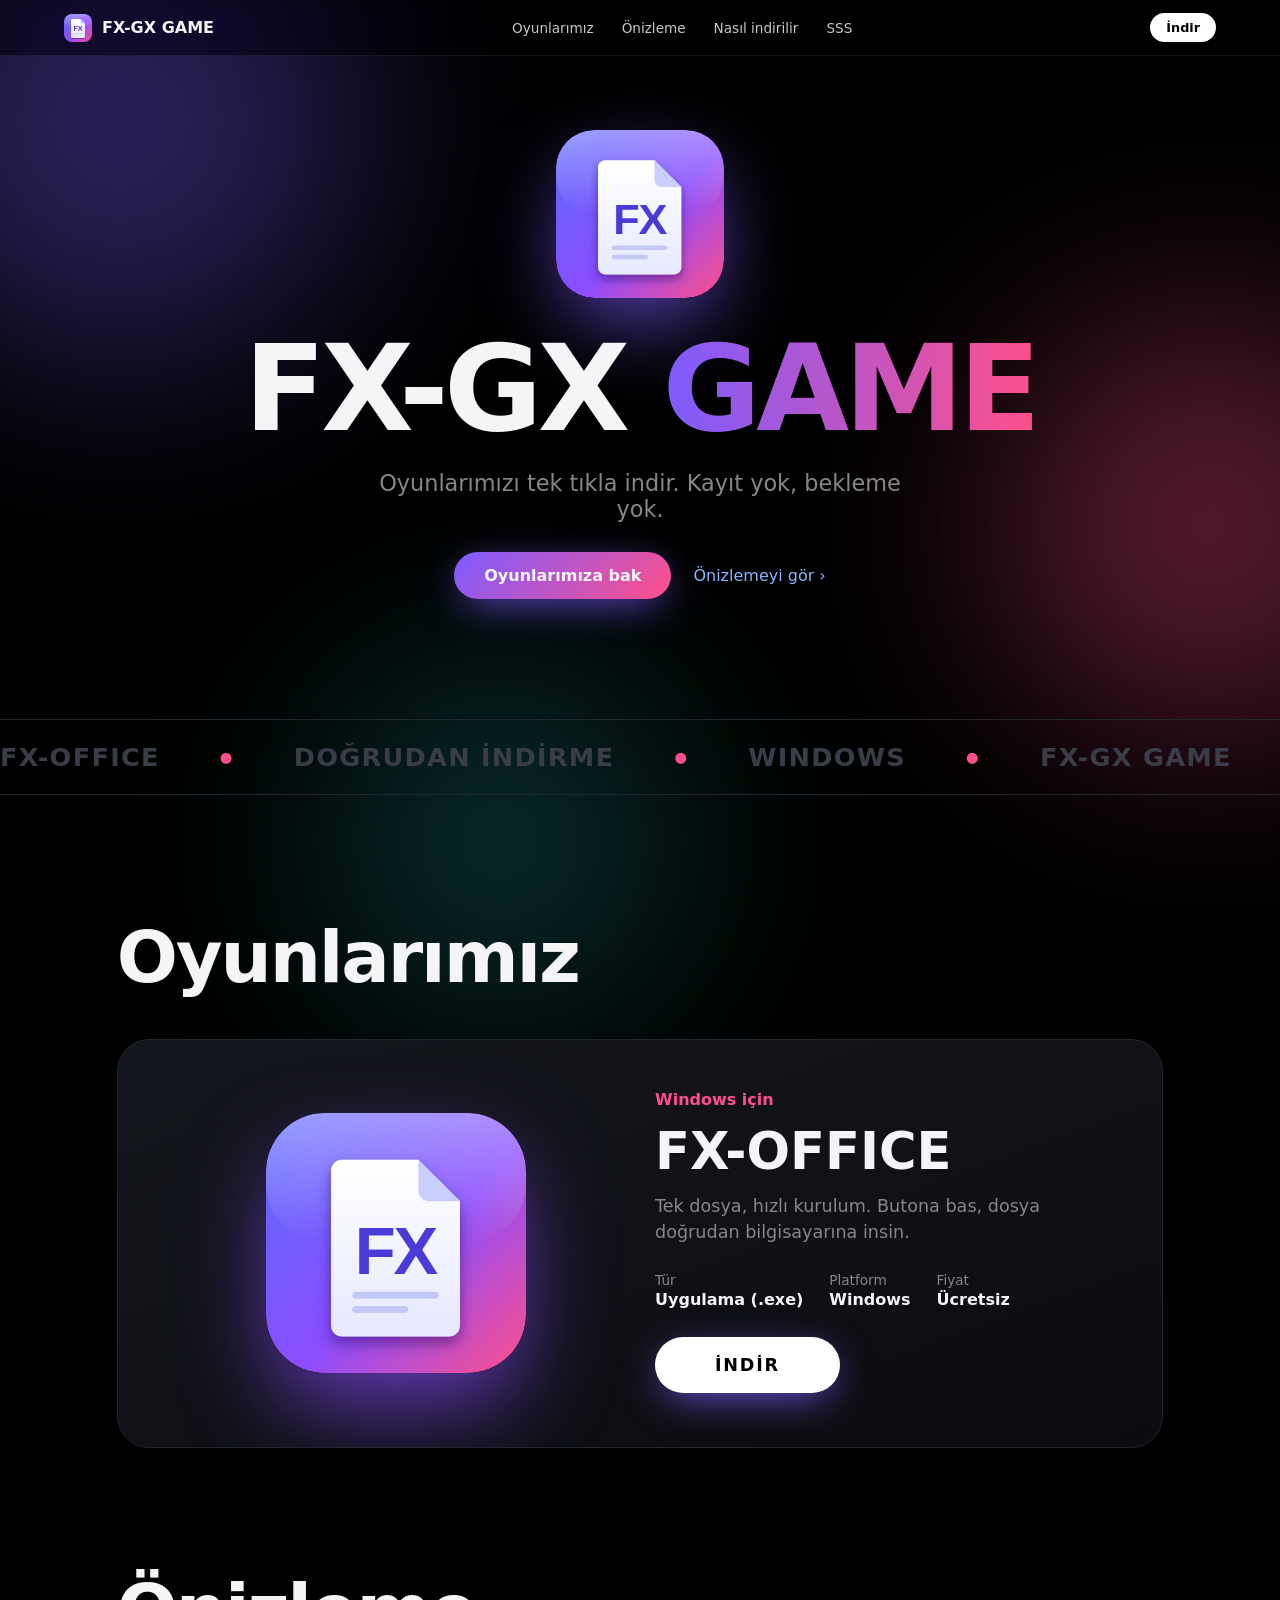
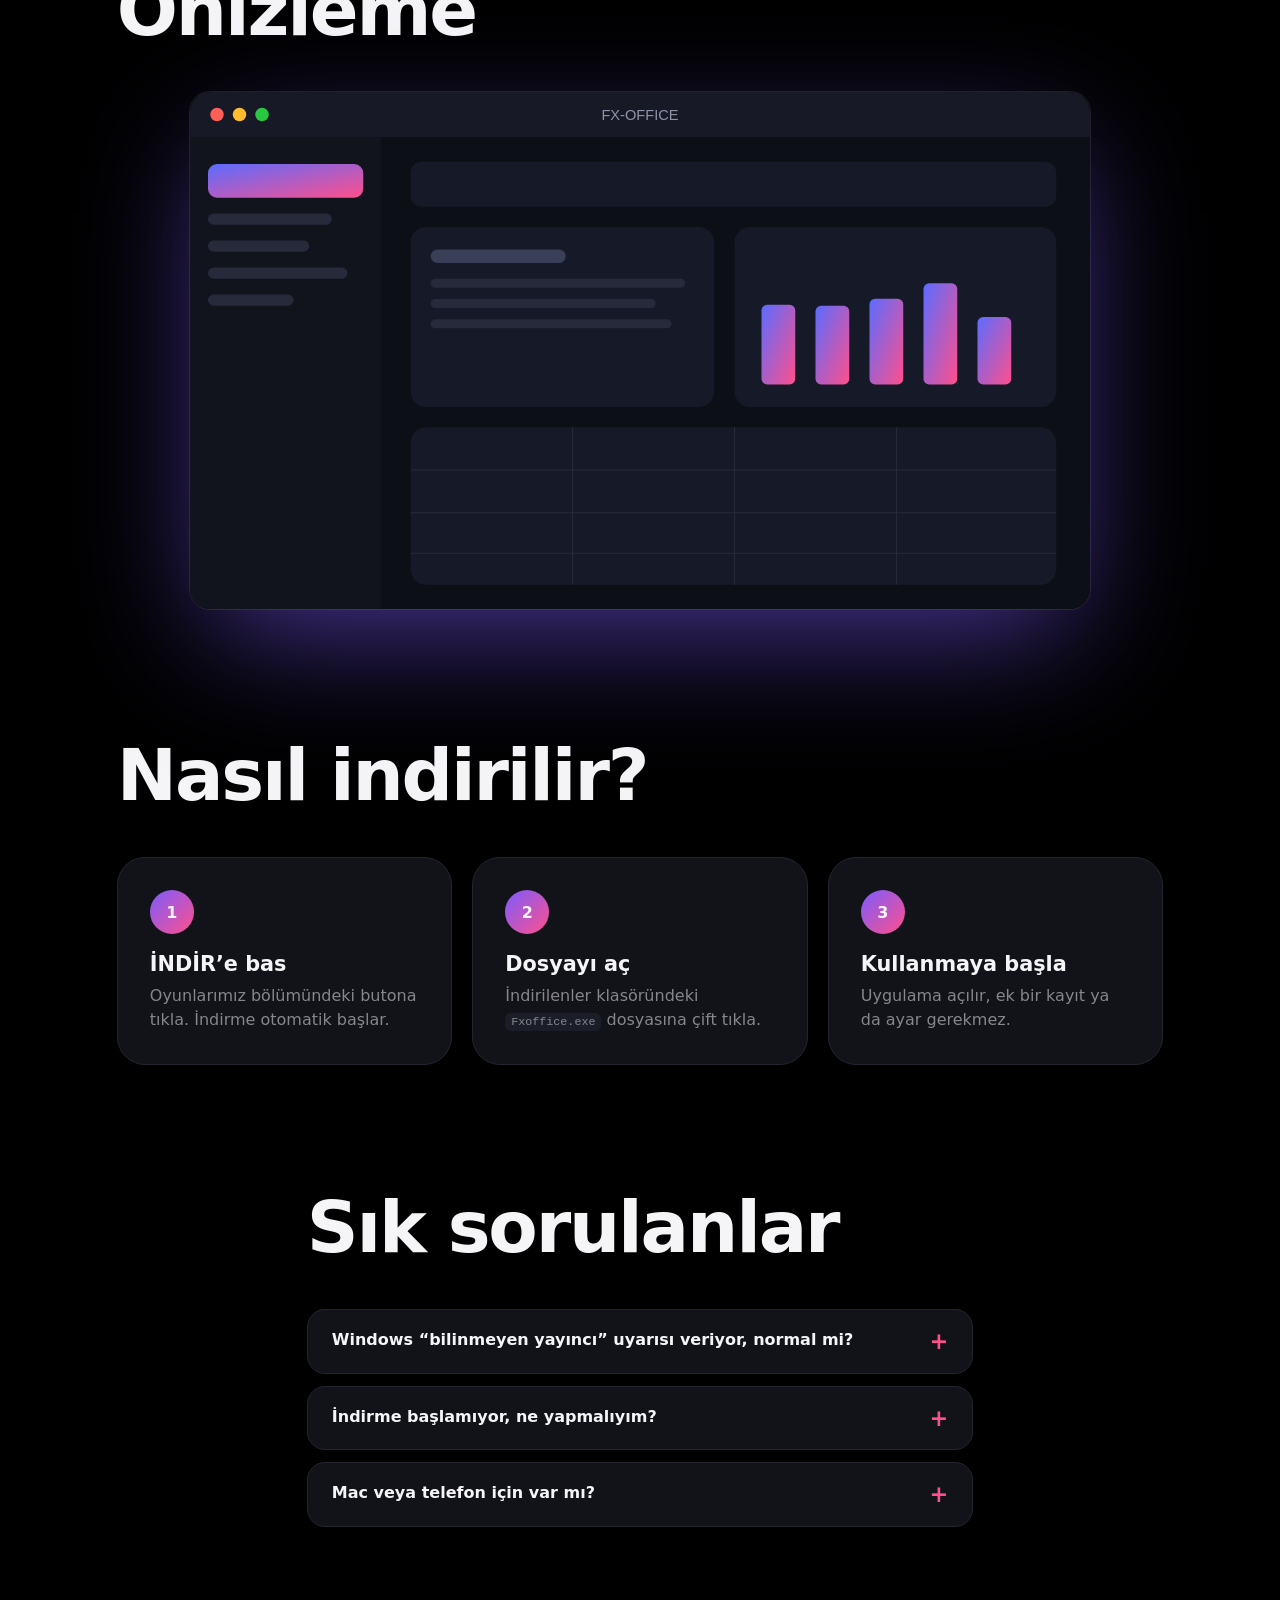
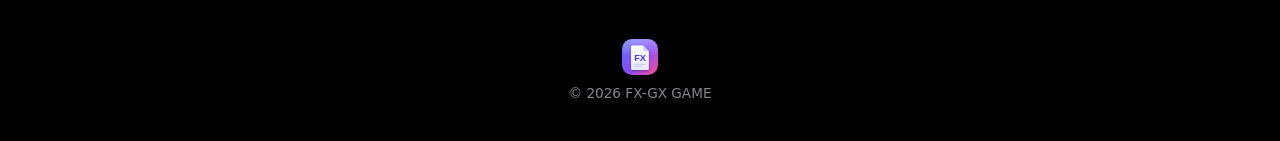
==== site/index.html @ 1e43901f "Initial commit: FX-GX GAME site with Vercel deployment support" ====
<!DOCTYPE html>
<html lang="tr">
<head>
<meta charset="UTF-8">
<meta name="viewport" content="width=device-width, initial-scale=1">
<title>FX-GX GAME – Oyunlarımız</title>
<meta name="description" content="FX-GX GAME: FX-OFFICE ve diğer oyunları tek tıkla indir.">
<link rel="icon" href="icon.svg" type="image/svg+xml">
<link rel="stylesheet" href="style.css">
</head>
<body>
<div class="progress" id="bar"></div>
<div class="orb o1"></div><div class="orb o2"></div><div class="orb o3"></div>

<header class="nav" id="nav">
  <a class="brand" href="#top"><img src="icon.svg" alt="" width="28" height="28"><span>FX-GX GAME</span></a>
  <nav><a href="#oyunlar">Oyunlarımız</a><a href="#onizleme">Önizleme</a><a href="#nasil">Nasıl indirilir</a><a href="#sss">SSS</a></nav>
  <a class="pill" href="#oyunlar">İndir</a>
</header>

<main id="top">
<section class="hero">
  <img class="hero-icon reveal" src="icon.svg" alt="FX-OFFICE simgesi" width="168" height="168">
  <h1 class="reveal d1">FX-GX <span class="grad">GAME</span></h1>
  <p class="sub reveal d2">Oyunlarımızı tek tıkla indir. Kayıt yok, bekleme yok.</p>
  <div class="cta reveal d3">
    <a class="btn" href="#oyunlar">Oyunlarımıza bak</a>
    <a class="ghost" href="#onizleme">Önizlemeyi gör ›</a>
  </div>
</section>

<section class="marquee" aria-hidden="true">
  <div class="track"><span>FX-OFFICE</span><i>●</i><span>DOĞRUDAN İNDİRME</span><i>●</i><span>WINDOWS</span><i>●</i><span>FX-GX GAME</span><i>●</i><span>FX-OFFICE</span><i>●</i><span>DOĞRUDAN İNDİRME</span><i>●</i><span>WINDOWS</span><i>●</i><span>FX-GX GAME</span><i>●</i></div>
</section>

<section id="oyunlar" class="wrap">
  <h2 class="big reveal">Oyunlarımız</h2>
  <article class="feature reveal">
    <div class="art"><img src="icon.svg" alt="FX-OFFICE" width="260" height="260"></div>
    <div class="info">
      <p class="kicker">Windows için</p>
      <h3>FX-OFFICE</h3>
      <p class="desc">Tek dosya, hızlı kurulum. Butona bas, dosya doğrudan bilgisayarına insin.</p>
      <ul class="meta"><li>Tür<b>Uygulama (.exe)</b></li><li>Platform<b>Windows</b></li><li>Fiyat<b>Ücretsiz</b></li></ul>
      <a id="dl" class="btn dlbtn" download="Fxoffice.exe" rel="noopener"
         href="https://cdn.discordapp.com/attachments/1356609967339339809/1571178774878355466/Fxoffice.exe?ex=6af9c9c3&is=6af87843&hm=d9b13e7e72b213e00b14a859bfd26504cd17cfb6711a813eb49c624f3f991719&">
        <span class="fill"></span><span class="lbl">İNDİR</span>
      </a>
    </div>
  </article>
</section>

<section id="onizleme" class="wrap">
  <h2 class="big reveal">Önizleme</h2>
  <div class="device reveal" id="tilt">
    <svg viewBox="0 0 800 460" role="img" aria-label="FX-OFFICE uygulama penceresi çizimi">
      <defs><linearGradient id="a" x1="0" y1="0" x2="1" y2="1"><stop offset="0" stop-color="#5b6cff"/><stop offset="1" stop-color="#ff4f8b"/></linearGradient></defs>
      <rect width="800" height="460" rx="18" fill="#0d0f17"/>
      <path d="M0 18a18 18 0 0 1 18-18h764a18 18 0 0 1 18 18v22H0z" fill="#171a26"/>
      <circle cx="24" cy="20" r="6" fill="#ff5f57"/><circle cx="44" cy="20" r="6" fill="#febc2e"/><circle cx="64" cy="20" r="6" fill="#28c840"/>
      <text x="400" y="25" text-anchor="middle" font-size="13" fill="#8d92a6" font-family="Segoe UI,Arial">FX-OFFICE</text>
      <rect x="0" y="40" width="170" height="420" fill="#11131d"/>
      <rect x="16" y="64" width="138" height="30" rx="8" fill="url(#a)"/>
      <rect x="16" y="108" width="110" height="10" rx="5" fill="#262a3b"/><rect x="16" y="132" width="90" height="10" rx="5" fill="#262a3b"/><rect x="16" y="156" width="124" height="10" rx="5" fill="#262a3b"/><rect x="16" y="180" width="76" height="10" rx="5" fill="#262a3b"/>
      <rect x="196" y="62" width="574" height="40" rx="10" fill="#161927"/>
      <rect x="196" y="120" width="270" height="160" rx="14" fill="#161927"/>
      <rect x="214" y="140" width="120" height="12" rx="6" fill="#3a3f58"/><rect x="214" y="166" width="226" height="8" rx="4" fill="#262a3b"/><rect x="214" y="184" width="200" height="8" rx="4" fill="#262a3b"/><rect x="214" y="202" width="214" height="8" rx="4" fill="#262a3b"/>
      <rect x="484" y="120" width="286" height="160" rx="14" fill="#161927"/>
      <g fill="url(#a)"><rect x="508" y="230" width="30" height="30" rx="5"><animate attributeName="height" values="30;80;30" dur="4s" repeatCount="indefinite"/><animate attributeName="y" values="230;180;230" dur="4s" repeatCount="indefinite"/></rect><rect x="556" y="190" width="30" height="70" rx="5"/><rect x="604" y="210" width="30" height="50" rx="5"><animate attributeName="height" values="50;90;50" dur="5s" repeatCount="indefinite"/><animate attributeName="y" values="210;170;210" dur="5s" repeatCount="indefinite"/></rect><rect x="652" y="170" width="30" height="90" rx="5"/><rect x="700" y="200" width="30" height="60" rx="5"/></g>
      <rect x="196" y="298" width="574" height="140" rx="14" fill="#161927"/>
      <g stroke="#262a3b"><path d="M196 336h574M196 374h574M196 410h574M340 298v140M484 298v140M628 298v140"/></g>
    </svg>
  </div>
</section>

<section id="nasil" class="wrap">
  <h2 class="big reveal">Nasıl indirilir?</h2>
  <div class="steps">
    <div class="step reveal"><b>1</b><h4>İNDİR’e bas</h4><p>Oyunlarımız bölümündeki butona tıkla. İndirme otomatik başlar.</p></div>
    <div class="step reveal d1"><b>2</b><h4>Dosyayı aç</h4><p>İndirilenler klasöründeki <code>Fxoffice.exe</code> dosyasına çift tıkla.</p></div>
    <div class="step reveal d2"><b>3</b><h4>Kullanmaya başla</h4><p>Uygulama açılır, ek bir kayıt ya da ayar gerekmez.</p></div>
  </div>
</section>

<section id="sss" class="wrap narrow">
  <h2 class="big reveal">Sık sorulanlar</h2>
  <div class="faq reveal">
    <details><summary>Windows “bilinmeyen yayıncı” uyarısı veriyor, normal mi?</summary><p>İmzasız .exe dosyalarında Windows SmartScreen bu uyarıyı gösterebilir. Dosyayı yalnızca güvendiğin kaynaktan indir; devam etmek için “Ek bilgi” ve ardından “Yine de çalıştır” seçeneğini kullanabilirsin.</p></details>
    <details><summary>İndirme başlamıyor, ne yapmalıyım?</summary><p>Tarayıcının indirmeyi engellemediğinden emin ol. Hâlâ başlamazsa sayfayı yenileyip butona tekrar bas.</p></details>
    <details><summary>Mac veya telefon için var mı?</summary><p>Şu an yalnızca Windows için hazır.</p></details>
  </div>
</section>
</main>

<footer><img src="icon.svg" alt="" width="36" height="36"><p>© 2026 FX-GX GAME</p></footer>
<script src="script.js"></script>
</body>
</html>
---- site/style.css ----
:root{--bg:#000;--card:#111318;--line:#23262f;--text:#f5f5f7;--mute:#86868b;--a:#7c5cff;--b:#ff4f8b}
*{box-sizing:border-box;margin:0}
html{scroll-behavior:smooth;scroll-padding-top:70px}
body{font-family:-apple-system,"SF Pro Display","Segoe UI",system-ui,sans-serif;background:var(--bg);color:var(--text);overflow-x:hidden;-webkit-font-smoothing:antialiased}
a{color:inherit;text-decoration:none}
a:focus-visible{outline:3px solid #fff;outline-offset:3px}
.progress{position:fixed;top:0;left:0;height:3px;width:0;background:linear-gradient(90deg,var(--a),var(--b));z-index:100}
.orb{position:fixed;border-radius:50%;filter:blur(110px);opacity:.35;z-index:-1;animation:float 14s ease-in-out infinite}
.o1{width:480px;height:480px;background:var(--a);top:-120px;left:-120px}
.o2{width:420px;height:420px;background:var(--b);top:35%;right:-140px;animation-delay:-4s}
.o3{width:360px;height:360px;background:#2de2e6;bottom:-120px;left:25%;animation-delay:-8s;opacity:.2}
@keyframes float{50%{transform:translate(40px,-50px) scale(1.12)}}
.nav{position:fixed;top:0;left:0;right:0;height:56px;display:flex;align-items:center;justify-content:space-between;padding:0 5vw;background:rgba(0,0,0,.55);backdrop-filter:saturate(180%) blur(22px);-webkit-backdrop-filter:saturate(180%) blur(22px);border-bottom:1px solid rgba(255,255,255,.08);z-index:50;transition:background .3s}
.nav.s{background:rgba(0,0,0,.8)}
.logo{font-weight:800;letter-spacing:.5px}.logo i{color:var(--b);font-style:normal}
.nav nav{display:flex;gap:28px;font-size:.85rem;color:#c7c7cc}
.nav nav a:hover{color:#fff}
.pill{background:#fff;color:#000;font-size:.8rem;font-weight:600;padding:7px 16px;border-radius:99px;transition:transform .2s}
.pill:hover{transform:scale(1.06)}
.hero{text-align:center;padding:150px 5vw 60px}
.kicker{color:var(--b);font-weight:600;font-size:1rem;margin-bottom:12px}
.hero h1{font-size:clamp(3.4rem,14vw,9rem);line-height:.95;font-weight:800;letter-spacing:-.04em}
.grad{background:linear-gradient(90deg,var(--a),var(--b),#ff9a3d,var(--a));background-size:300% 100%;-webkit-background-clip:text;background-clip:text;color:transparent;animation:shift 6s linear infinite}
@keyframes shift{to{background-position:300% 0}}
.sub{max-width:560px;margin:24px auto 30px;color:var(--mute);font-size:clamp(1.05rem,2.5vw,1.4rem)}
.cta{display:flex;gap:22px;justify-content:center;align-items:center;flex-wrap:wrap}
.btn{display:inline-block;background:linear-gradient(135deg,var(--a),var(--b));padding:14px 30px;border-radius:99px;font-weight:600;transition:transform .25s,box-shadow .25s;box-shadow:0 10px 40px -10px var(--a)}
.btn:hover{transform:scale(1.05);box-shadow:0 16px 50px -8px var(--b)}
.ghost{color:#8ab4ff}.ghost:hover{text-decoration:underline}
.device{max-width:760px;margin:70px auto 0;perspective:1200px}
.device svg{width:100%;border-radius:20px;box-shadow:0 40px 120px -20px rgba(124,92,255,.6),0 0 0 1px rgba(255,255,255,.1);transition:transform .15s ease-out;transform-style:preserve-3d}
.marquee{overflow:hidden;border-block:1px solid var(--line);padding:22px 0;margin-top:60px}
.track{display:flex;gap:60px;width:max-content;animation:run 25s linear infinite;font-size:1.6rem;font-weight:800;color:#3a3d48;letter-spacing:.05em}
@keyframes run{to{transform:translateX(-50%)}}
.big{font-size:clamp(2.4rem,7vw,4.5rem);font-weight:800;letter-spacing:-.03em;margin-bottom:40px}
.games,.bento,.soon{padding:110px 6vw 0;max-width:1200px;margin:auto}
.feature{display:grid;grid-template-columns:1fr 1fr;gap:30px;align-items:center;background:linear-gradient(160deg,#15171e,#0b0c10);border:1px solid var(--line);border-radius:32px;padding:50px;overflow:hidden}
.art svg{width:100%;max-width:320px;display:block;margin:auto;filter:drop-shadow(0 30px 50px rgba(255,46,99,.45));animation:bob 5s ease-in-out infinite}
@keyframes bob{50%{transform:translateY(-14px) rotate(-2deg)}}
.info h3{font-size:clamp(2rem,5vw,3.2rem);font-weight:800;margin-bottom:12px}
.info>p:not(.kicker):not(.count){color:var(--mute);margin-bottom:26px;font-size:1.1rem;line-height:1.5}
.big-btn{position:relative;overflow:hidden;padding:18px 54px;font-size:1.15rem;letter-spacing:.08em;background:#fff;color:#000;box-shadow:0 0 0 0 rgba(255,255,255,.5);animation:pulse 2.4s infinite}
.big-btn:hover{box-shadow:0 14px 50px -8px rgba(255,255,255,.5)}
@keyframes pulse{70%{box-shadow:0 0 0 18px rgba(255,255,255,0)}100%{box-shadow:0 0 0 0 rgba(255,255,255,0)}}
.fill{position:absolute;inset:0;width:0;background:linear-gradient(90deg,#7cf29a,#2de2e6);z-index:0}
.lbl{position:relative;z-index:1}
.dlbtn.go .fill{animation:fill 2.2s ease forwards}
@keyframes fill{to{width:100%}}
.count{margin-top:18px;color:var(--mute);font-size:.95rem}.count b{color:#fff}
.tiles{display:grid;grid-template-columns:repeat(2,1fr);gap:20px}
.tile{background:var(--card);border:1px solid var(--line);border-radius:28px;padding:36px;transition:transform .3s,border-color .3s}
.tile:hover{transform:translateY(-6px);border-color:#3b3f4d}
.tile.wide{grid-column:span 2;background:linear-gradient(120deg,#1a1440,#3b1030)}
.ic{font-size:2.2rem;display:block;margin-bottom:14px}
.tile h4{font-size:1.5rem;margin-bottom:8px}.tile p{color:var(--mute)}
.stats{display:flex;justify-content:space-around;flex-wrap:wrap;gap:30px;padding:110px 6vw 0;text-align:center}
.stats b{display:block;font-size:clamp(3rem,9vw,6rem);font-weight:800;background:linear-gradient(180deg,#fff,#666);-webkit-background-clip:text;background-clip:text;color:transparent}
.stats span{color:var(--mute)}
.row{display:grid;grid-template-columns:repeat(3,1fr);gap:20px}
.mini{background:var(--card);border:1px dashed #333846;border-radius:24px;padding:30px;text-align:center}
.q{width:70px;height:70px;border-radius:20px;margin:0 auto 14px;display:grid;place-items:center;font-size:2rem;font-weight:800;background:#1b1e28;color:#555;animation:bob 4s ease-in-out infinite}
.mini p{color:var(--mute)}
footer{text-align:center;color:var(--mute);padding:100px 20px 40px;font-size:.85rem}
.reveal{opacity:0;transform:translateY(40px) scale(.98);transition:opacity .9s cubic-bezier(.2,.7,.2,1),transform .9s cubic-bezier(.2,.7,.2,1)}
.reveal.in{opacity:1;transform:none}
.d1{transition-delay:.12s}.d2{transition-delay:.24s}.d3{transition-delay:.36s}.d4{transition-delay:.5s}
@media(max-width:760px){.nav nav{display:none}.feature{grid-template-columns:1fr;padding:30px}.tiles,.row{grid-template-columns:1fr}.tile.wide{grid-column:auto}}
@media(prefers-reduced-motion:reduce){*{animation:none!important;transition:none!important}.reveal{opacity:1;transform:none}}

.brand{display:flex;align-items:center;gap:10px;font-weight:700}
.brand img{border-radius:8px}
.hero-icon{width:168px;height:168px;border-radius:38px;box-shadow:0 30px 80px -10px rgba(124,92,255,.7);animation:bob 5s ease-in-out infinite;margin-bottom:30px}
.hero{padding-top:130px}
.hero h1{font-size:clamp(3rem,11vw,7.5rem)}
.track i{font-style:normal;color:var(--b);font-size:.9rem;align-self:center}
.wrap{padding:120px 6vw 0;max-width:1200px;margin:auto}
.wrap.narrow{max-width:820px}
.art img{width:100%;max-width:260px;display:block;margin:auto;border-radius:58px;box-shadow:0 40px 90px -10px rgba(138,77,255,.7);animation:bob 5s ease-in-out infinite}
.desc{color:var(--mute);font-size:1.1rem;line-height:1.5;margin-bottom:22px}
.meta{list-style:none;padding:0;display:flex;gap:26px;flex-wrap:wrap;margin-bottom:28px}
.meta li{color:var(--mute);font-size:.85rem}
.meta b{display:block;color:var(--text);font-size:1rem;margin-top:2px}
.dlbtn{position:relative;overflow:hidden;padding:18px 60px;font-size:1.1rem;letter-spacing:.1em;background:#fff;color:#000;animation:pulse 2.4s infinite}
.device{max-width:900px;margin:0 auto;perspective:1200px}
.steps{display:grid;grid-template-columns:repeat(3,1fr);gap:20px}
.step{background:var(--card);border:1px solid var(--line);border-radius:28px;padding:32px}
.step b{display:grid;place-items:center;width:44px;height:44px;border-radius:50%;background:linear-gradient(135deg,var(--a),var(--b));margin-bottom:18px}
.step h4{font-size:1.3rem;margin-bottom:8px}.step p{color:var(--mute);line-height:1.5}
code{background:#1b1e28;padding:2px 6px;border-radius:6px;font-size:.9em}
.faq details{background:var(--card);border:1px solid var(--line);border-radius:18px;padding:20px 24px;margin-bottom:12px}
.faq summary{cursor:pointer;font-weight:600;list-style:none;display:flex;justify-content:space-between;gap:16px}
.faq summary::after{content:"+";color:var(--b);font-size:1.4rem;line-height:1;transition:transform .3s}
.faq details[open] summary::after{transform:rotate(45deg)}
.faq details p{color:var(--mute);margin-top:12px;line-height:1.6;animation:fade .4s}
@keyframes fade{from{opacity:0;transform:translateY(-6px)}}
footer{display:flex;flex-direction:column;align-items:center;gap:10px}
footer img{border-radius:10px}
@media(max-width:760px){.steps{grid-template-columns:1fr}.hero-icon{width:130px;height:130px}}
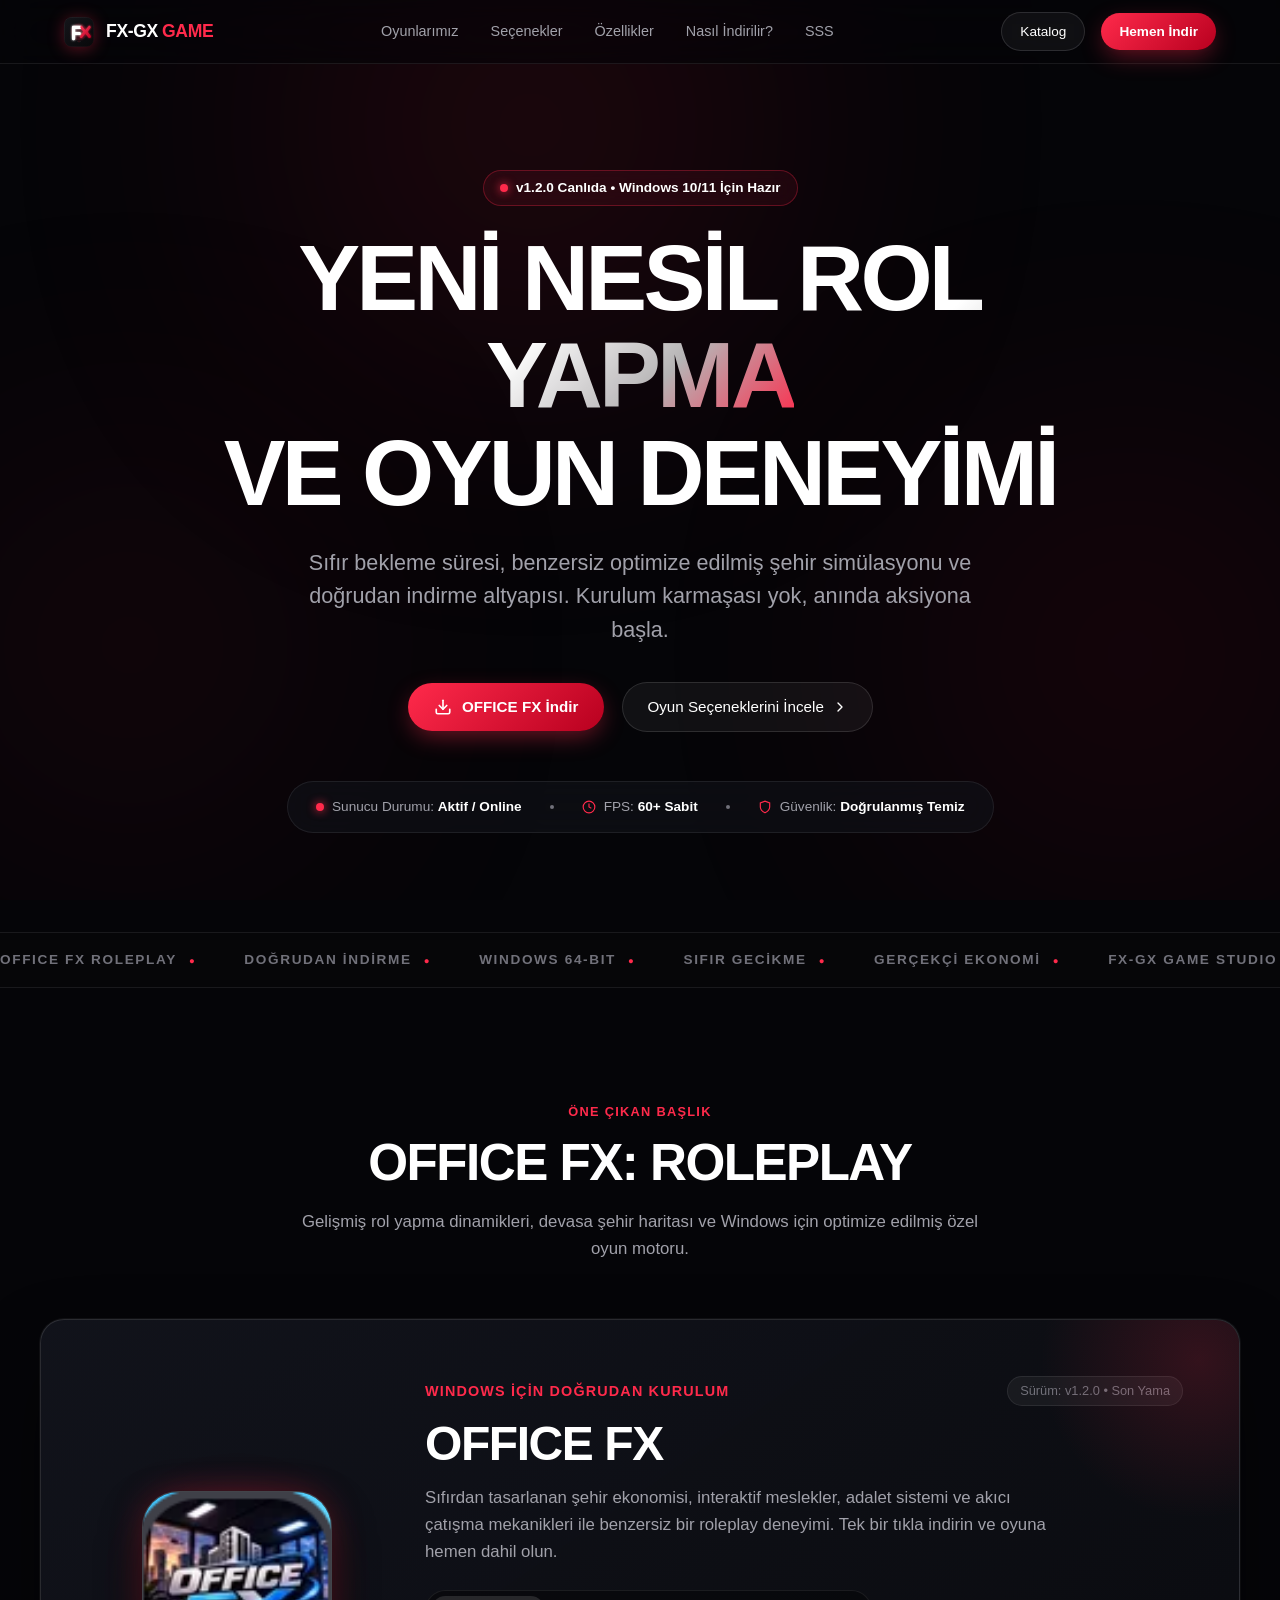
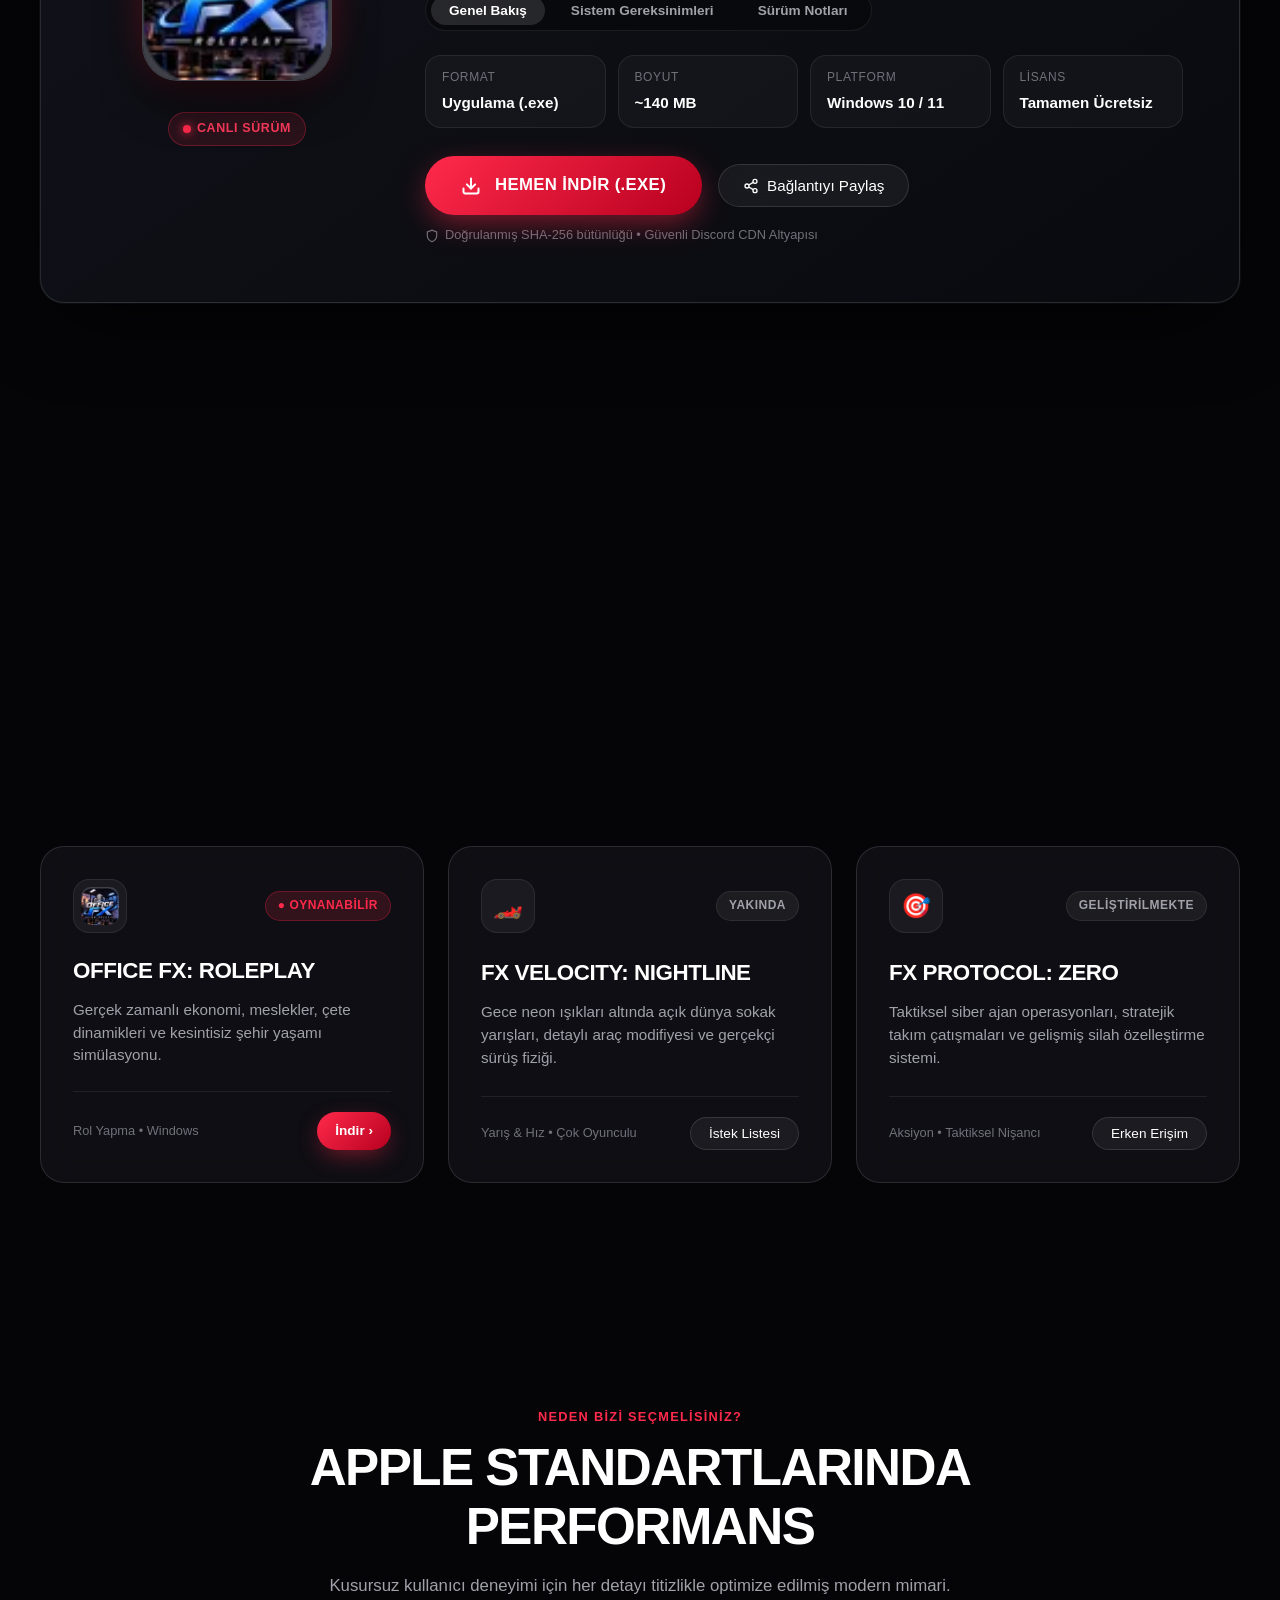
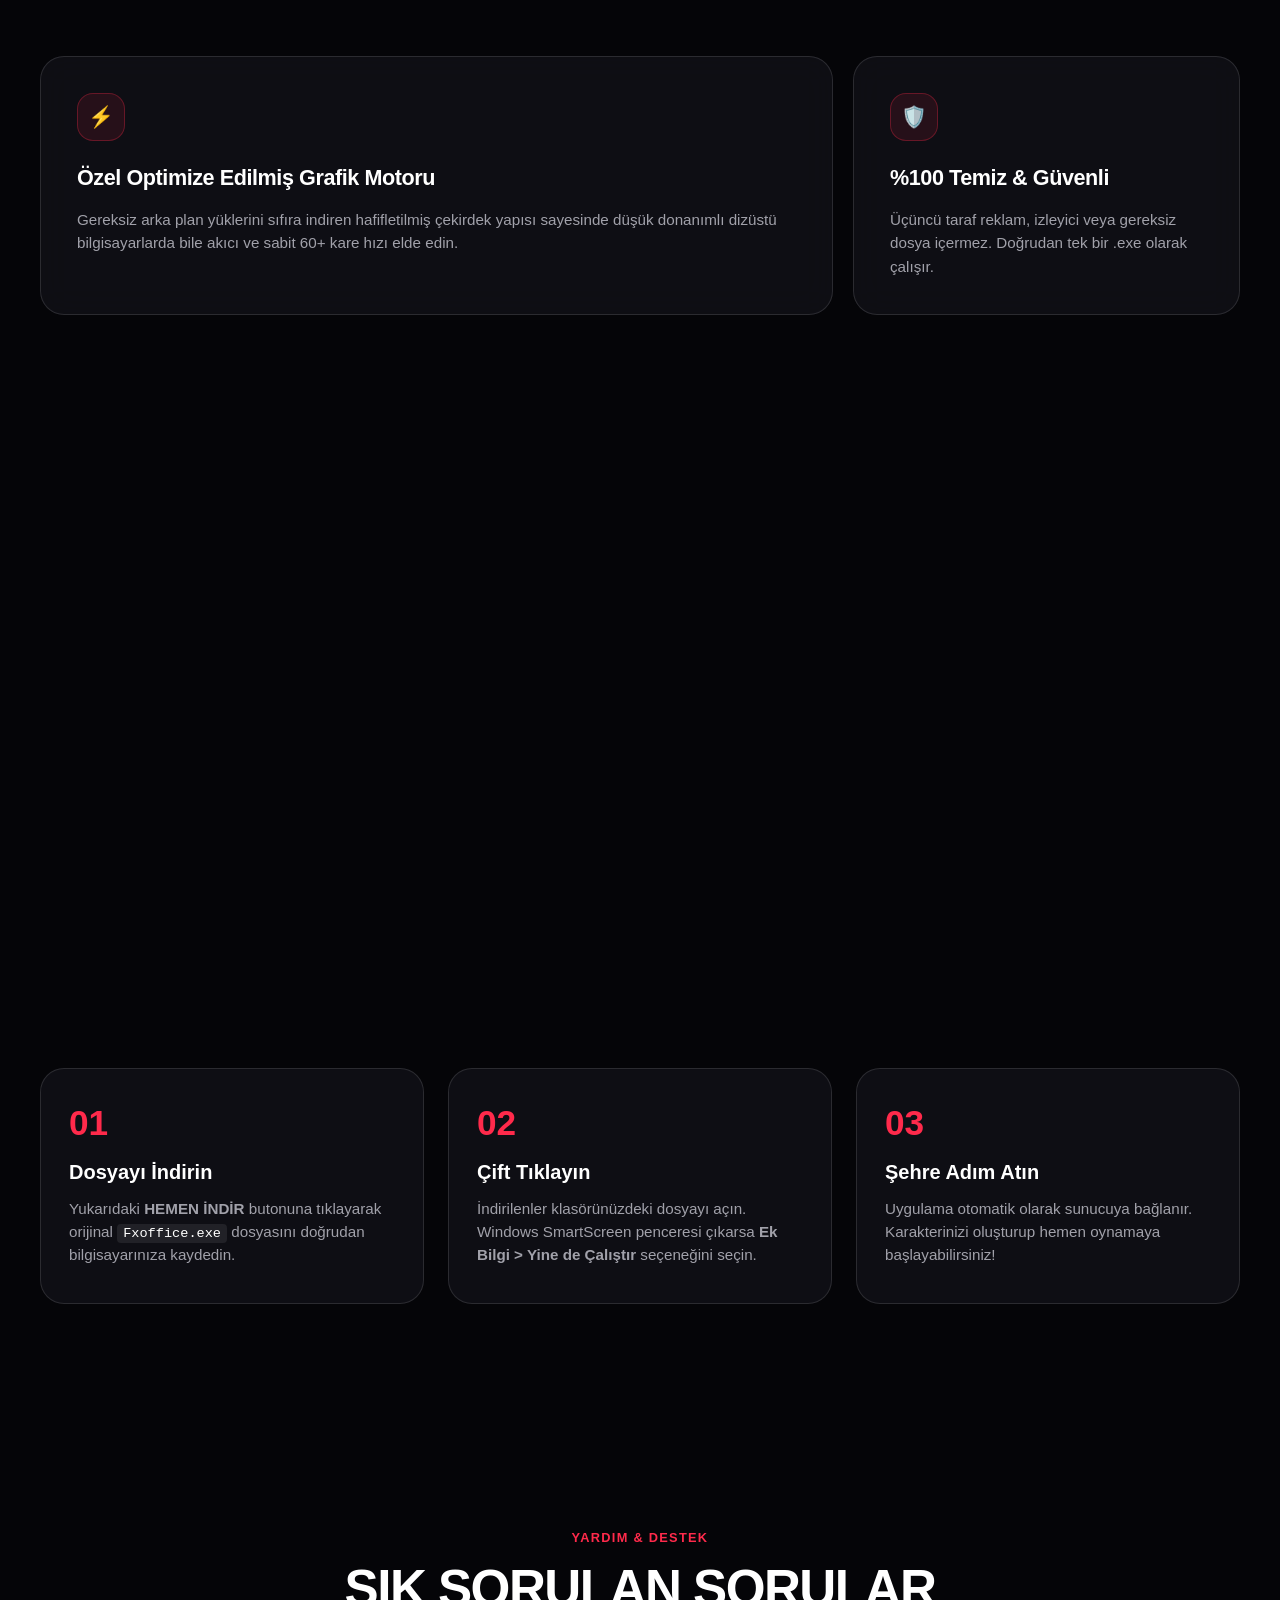
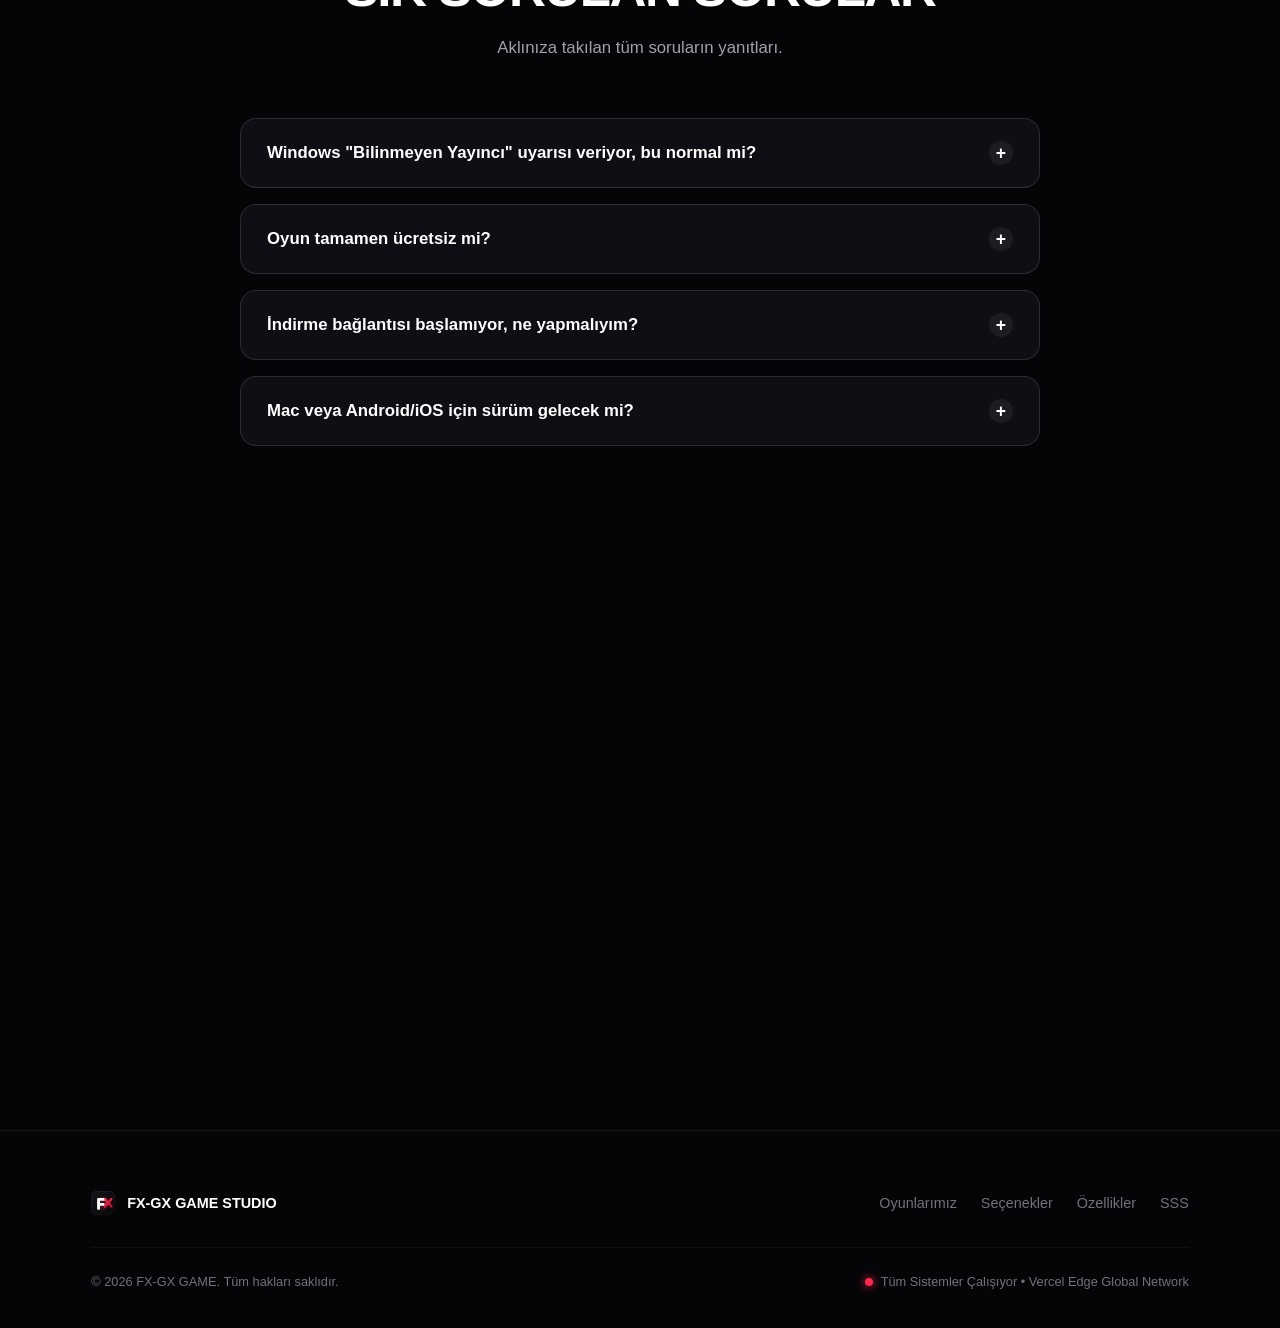
==== commit 29860628: "feat: Apple-style Red-Black-White theme, Office FX logo integration, games catalog & animations" ====
--- a/site/index.html
+++ b/site/index.html
@@ -1,98 +1,513 @@
 <!DOCTYPE html>
 <html lang="tr">
 <head>
-<meta charset="UTF-8">
-<meta name="viewport" content="width=device-width, initial-scale=1">
-<title>FX-GX GAME – Oyunlarımız</title>
-<meta name="description" content="FX-GX GAME: FX-OFFICE ve diğer oyunları tek tıkla indir.">
-<link rel="icon" href="icon.svg" type="image/svg+xml">
-<link rel="stylesheet" href="style.css">
+  <meta charset="UTF-8">
+  <meta name="viewport" content="width=device-width, initial-scale=1.0">
+  <title>FX-GX GAME – Office FX Roleplay & Oyun Portalı</title>
+  <meta name="description" content="FX-GX GAME: Office FX Roleplay ve yeni nesil oyunlar. Ultra akıcı performans ve doğrudan indirme avantajı.">
+  <meta name="theme-color" content="#050508">
+  
+  <!-- Favicon -->
+  <link rel="icon" href="icon.svg" type="image/svg+xml">
+  <link rel="apple-touch-icon" href="office-fx.png">
+
+  <!-- Apple SF & Modern Sans Font Setup -->
+  <link rel="preconnect" href="https://fonts.googleapis.com">
+  <link rel="preconnect" href="https://fonts.gstatic.com" crossorigin>
+  <link href="https://fonts.googleapis.com/css2?family=Plus+Jakarta+Sans:wght@400;500;600;700;800&display=swap" rel="stylesheet">
+  
+  <link rel="stylesheet" href="style.css">
 </head>
 <body>
-<div class="progress" id="bar"></div>
-<div class="orb o1"></div><div class="orb o2"></div><div class="orb o3"></div>
-
-<header class="nav" id="nav">
-  <a class="brand" href="#top"><img src="icon.svg" alt="" width="28" height="28"><span>FX-GX GAME</span></a>
-  <nav><a href="#oyunlar">Oyunlarımız</a><a href="#onizleme">Önizleme</a><a href="#nasil">Nasıl indirilir</a><a href="#sss">SSS</a></nav>
-  <a class="pill" href="#oyunlar">İndir</a>
-</header>
-
-<main id="top">
-<section class="hero">
-  <img class="hero-icon reveal" src="icon.svg" alt="FX-OFFICE simgesi" width="168" height="168">
-  <h1 class="reveal d1">FX-GX <span class="grad">GAME</span></h1>
-  <p class="sub reveal d2">Oyunlarımızı tek tıkla indir. Kayıt yok, bekleme yok.</p>
-  <div class="cta reveal d3">
-    <a class="btn" href="#oyunlar">Oyunlarımıza bak</a>
-    <a class="ghost" href="#onizleme">Önizlemeyi gör ›</a>
+
+  <!-- Top Apple Scroll Progress Bar -->
+  <div class="scroll-bar" id="progressBar"></div>
+
+  <!-- Ambient Red/Black Glow Orbs -->
+  <div class="orb-container" aria-hidden="true">
+    <div class="ambient-orb orb-1"></div>
+    <div class="ambient-orb orb-2"></div>
+    <div class="ambient-orb orb-3"></div>
   </div>
-</section>
-
-<section class="marquee" aria-hidden="true">
-  <div class="track"><span>FX-OFFICE</span><i>●</i><span>DOĞRUDAN İNDİRME</span><i>●</i><span>WINDOWS</span><i>●</i><span>FX-GX GAME</span><i>●</i><span>FX-OFFICE</span><i>●</i><span>DOĞRUDAN İNDİRME</span><i>●</i><span>WINDOWS</span><i>●</i><span>FX-GX GAME</span><i>●</i></div>
-</section>
-
-<section id="oyunlar" class="wrap">
-  <h2 class="big reveal">Oyunlarımız</h2>
-  <article class="feature reveal">
-    <div class="art"><img src="icon.svg" alt="FX-OFFICE" width="260" height="260"></div>
-    <div class="info">
-      <p class="kicker">Windows için</p>
-      <h3>FX-OFFICE</h3>
-      <p class="desc">Tek dosya, hızlı kurulum. Butona bas, dosya doğrudan bilgisayarına insin.</p>
-      <ul class="meta"><li>Tür<b>Uygulama (.exe)</b></li><li>Platform<b>Windows</b></li><li>Fiyat<b>Ücretsiz</b></li></ul>
-      <a id="dl" class="btn dlbtn" download="Fxoffice.exe" rel="noopener"
-         href="https://cdn.discordapp.com/attachments/1356609967339339809/1571178774878355466/Fxoffice.exe?ex=6af9c9c3&is=6af87843&hm=d9b13e7e72b213e00b14a859bfd26504cd17cfb6711a813eb49c624f3f991719&">
-        <span class="fill"></span><span class="lbl">İNDİR</span>
-      </a>
+
+  <!-- Apple Frosted Glass Navbar -->
+  <header class="navbar" id="navbar">
+    <a class="nav-brand" href="#top">
+      <img src="icon.svg" alt="FX-GX Logo" width="30" height="30">
+      <div class="brand-text">FX-GX <span class="accent">GAME</span></div>
+    </a>
+
+    <nav class="nav-links" id="navLinks">
+      <a class="nav-link" href="#oyunlar">Oyunlarımız</a>
+      <a class="nav-link" href="#secenekler">Seçenekler</a>
+      <a class="nav-link" href="#ozellikler">Özellikler</a>
+      <a class="nav-link" href="#nasil-indirilir">Nasıl İndirilir?</a>
+      <a class="nav-link" href="#sss">SSS</a>
+    </nav>
+
+    <div class="nav-actions">
+      <a class="btn-glass btn-sm" href="#secenekler">Katalog</a>
+      <a class="btn-primary btn-sm" href="#indir">Hemen İndir</a>
+      <button class="menu-toggle" id="menuToggle" aria-label="Menüyü Aç/Kapat">
+        <span></span>
+        <span></span>
+      </button>
     </div>
-  </article>
-</section>
-
-<section id="onizleme" class="wrap">
-  <h2 class="big reveal">Önizleme</h2>
-  <div class="device reveal" id="tilt">
-    <svg viewBox="0 0 800 460" role="img" aria-label="FX-OFFICE uygulama penceresi çizimi">
-      <defs><linearGradient id="a" x1="0" y1="0" x2="1" y2="1"><stop offset="0" stop-color="#5b6cff"/><stop offset="1" stop-color="#ff4f8b"/></linearGradient></defs>
-      <rect width="800" height="460" rx="18" fill="#0d0f17"/>
-      <path d="M0 18a18 18 0 0 1 18-18h764a18 18 0 0 1 18 18v22H0z" fill="#171a26"/>
-      <circle cx="24" cy="20" r="6" fill="#ff5f57"/><circle cx="44" cy="20" r="6" fill="#febc2e"/><circle cx="64" cy="20" r="6" fill="#28c840"/>
-      <text x="400" y="25" text-anchor="middle" font-size="13" fill="#8d92a6" font-family="Segoe UI,Arial">FX-OFFICE</text>
-      <rect x="0" y="40" width="170" height="420" fill="#11131d"/>
-      <rect x="16" y="64" width="138" height="30" rx="8" fill="url(#a)"/>
-      <rect x="16" y="108" width="110" height="10" rx="5" fill="#262a3b"/><rect x="16" y="132" width="90" height="10" rx="5" fill="#262a3b"/><rect x="16" y="156" width="124" height="10" rx="5" fill="#262a3b"/><rect x="16" y="180" width="76" height="10" rx="5" fill="#262a3b"/>
-      <rect x="196" y="62" width="574" height="40" rx="10" fill="#161927"/>
-      <rect x="196" y="120" width="270" height="160" rx="14" fill="#161927"/>
-      <rect x="214" y="140" width="120" height="12" rx="6" fill="#3a3f58"/><rect x="214" y="166" width="226" height="8" rx="4" fill="#262a3b"/><rect x="214" y="184" width="200" height="8" rx="4" fill="#262a3b"/><rect x="214" y="202" width="214" height="8" rx="4" fill="#262a3b"/>
-      <rect x="484" y="120" width="286" height="160" rx="14" fill="#161927"/>
-      <g fill="url(#a)"><rect x="508" y="230" width="30" height="30" rx="5"><animate attributeName="height" values="30;80;30" dur="4s" repeatCount="indefinite"/><animate attributeName="y" values="230;180;230" dur="4s" repeatCount="indefinite"/></rect><rect x="556" y="190" width="30" height="70" rx="5"/><rect x="604" y="210" width="30" height="50" rx="5"><animate attributeName="height" values="50;90;50" dur="5s" repeatCount="indefinite"/><animate attributeName="y" values="210;170;210" dur="5s" repeatCount="indefinite"/></rect><rect x="652" y="170" width="30" height="90" rx="5"/><rect x="700" y="200" width="30" height="60" rx="5"/></g>
-      <rect x="196" y="298" width="574" height="140" rx="14" fill="#161927"/>
-      <g stroke="#262a3b"><path d="M196 336h574M196 374h574M196 410h574M340 298v140M484 298v140M628 298v140"/></g>
-    </svg>
-  </div>
-</section>
-
-<section id="nasil" class="wrap">
-  <h2 class="big reveal">Nasıl indirilir?</h2>
-  <div class="steps">
-    <div class="step reveal"><b>1</b><h4>İNDİR’e bas</h4><p>Oyunlarımız bölümündeki butona tıkla. İndirme otomatik başlar.</p></div>
-    <div class="step reveal d1"><b>2</b><h4>Dosyayı aç</h4><p>İndirilenler klasöründeki <code>Fxoffice.exe</code> dosyasına çift tıkla.</p></div>
-    <div class="step reveal d2"><b>3</b><h4>Kullanmaya başla</h4><p>Uygulama açılır, ek bir kayıt ya da ayar gerekmez.</p></div>
-  </div>
-</section>
-
-<section id="sss" class="wrap narrow">
-  <h2 class="big reveal">Sık sorulanlar</h2>
-  <div class="faq reveal">
-    <details><summary>Windows “bilinmeyen yayıncı” uyarısı veriyor, normal mi?</summary><p>İmzasız .exe dosyalarında Windows SmartScreen bu uyarıyı gösterebilir. Dosyayı yalnızca güvendiğin kaynaktan indir; devam etmek için “Ek bilgi” ve ardından “Yine de çalıştır” seçeneğini kullanabilirsin.</p></details>
-    <details><summary>İndirme başlamıyor, ne yapmalıyım?</summary><p>Tarayıcının indirmeyi engellemediğinden emin ol. Hâlâ başlamazsa sayfayı yenileyip butona tekrar bas.</p></details>
-    <details><summary>Mac veya telefon için var mı?</summary><p>Şu an yalnızca Windows için hazır.</p></details>
-  </div>
-</section>
-</main>
-
-<footer><img src="icon.svg" alt="" width="36" height="36"><p>© 2026 FX-GX GAME</p></footer>
-<script src="script.js"></script>
+  </header>
+
+  <main id="top">
+    <!-- Hero Section -->
+    <section class="hero-section container">
+      <div class="hero-badge reveal">
+        <span class="status-dot"></span>
+        <span>v1.2.0 Canlıda &bull; Windows 10/11 İçin Hazır</span>
+      </div>
+
+      <h1 class="hero-title reveal reveal-delay-1">
+        YENİ NESİL <span class="text-gradient">ROL YAPMA</span><br>VE OYUN DENEYİMİ
+      </h1>
+
+      <p class="hero-sub reveal reveal-delay-2">
+        Sıfır bekleme süresi, benzersiz optimize edilmiş şehir simülasyonu ve doğrudan indirme altyapısı. Kurulum karmaşası yok, anında aksiyona başla.
+      </p>
+
+      <div class="hero-actions reveal reveal-delay-3">
+        <a class="btn-primary" href="#indir">
+          <svg width="18" height="18" viewBox="0 0 24 24" fill="none" stroke="currentColor" stroke-width="2.2" stroke-linecap="round" stroke-linejoin="round">
+            <path d="M21 15v4a2 2 0 0 1-2 2H5a2 2 0 0 1-2-2v-4"></path>
+            <polyline points="7 10 12 15 17 10"></polyline>
+            <line x1="12" y1="15" x2="12" y2="3"></line>
+          </svg>
+          OFFICE FX İndir
+        </a>
+        <a class="btn-glass" href="#secenekler">
+          <span>Oyun Seçeneklerini İncele</span>
+          <svg width="16" height="16" viewBox="0 0 24 24" fill="none" stroke="currentColor" stroke-width="2" stroke-linecap="round" stroke-linejoin="round">
+            <polyline points="9 18 15 12 9 6"></polyline>
+          </svg>
+        </a>
+      </div>
+
+      <!-- Hero Trust / Live Server Stats -->
+      <div class="hero-stats reveal reveal-delay-3">
+        <div class="hero-stat-item">
+          <span class="status-dot"></span>
+          <span>Sunucu Durumu: <strong>Aktif / Online</strong></span>
+        </div>
+        <div class="hero-stat-dot"></div>
+        <div class="hero-stat-item">
+          <svg width="14" height="14" viewBox="0 0 24 24" fill="none" stroke="#ff2a4b" stroke-width="2"><circle cx="12" cy="12" r="10"/><path d="M12 6v6l4 2"/></svg>
+          <span>FPS: <strong>60+ Sabit</strong></span>
+        </div>
+        <div class="hero-stat-dot"></div>
+        <div class="hero-stat-item">
+          <svg width="14" height="14" viewBox="0 0 24 24" fill="none" stroke="#ff2a4b" stroke-width="2"><path d="M12 22s8-4 8-10V5l-8-3-8 3v7c0 6 8 10 8 10z"/></svg>
+          <span>Güvenlik: <strong>Doğrulanmış Temiz</strong></span>
+        </div>
+      </div>
+    </section>
+
+    <!-- Sleek Infinite Marquee -->
+    <div class="marquee-wrap" aria-hidden="true">
+      <div class="marquee-track">
+        <span>OFFICE FX ROLEPLAY <i>●</i></span>
+        <span>DOĞRUDAN İNDİRME <i>●</i></span>
+        <span>WINDOWS 64-BIT <i>●</i></span>
+        <span>SIFIR GECİKME <i>●</i></span>
+        <span>GERÇEKÇİ EKONOMİ <i>●</i></span>
+        <span>FX-GX GAME STUDIO <i>●</i></span>
+        <span>OFFICE FX ROLEPLAY <i>●</i></span>
+        <span>DOĞRUDAN İNDİRME <i>●</i></span>
+        <span>WINDOWS 64-BIT <i>●</i></span>
+        <span>SIFIR GECİKME <i>●</i></span>
+        <span>GERÇEKÇİ EKONOMİ <i>●</i></span>
+        <span>FX-GX GAME STUDIO <i>●</i></span>
+      </div>
+    </div>
+
+    <!-- Main Game & Download Section (Featuring User's Uploaded Logo) -->
+    <section class="section container" id="indir">
+      <div class="section-header reveal">
+        <span class="section-tag">ÖNE ÇIKAN BAŞLIK</span>
+        <h2 class="section-title">OFFICE FX: ROLEPLAY</h2>
+        <p class="section-desc">Gelişmiş rol yapma dinamikleri, devasa şehir haritası ve Windows için optimize edilmiş özel oyun motoru.</p>
+      </div>
+
+      <!-- Flagship Interactive Card -->
+      <article class="flagship-card reveal">
+        <div class="flagship-grid">
+          
+          <!-- Game Logo & Image Art (User's Uploaded Image Placed Here) -->
+          <div class="flagship-art-box">
+            <div class="game-logo-wrapper">
+              <div class="game-logo-glow"></div>
+              <img src="office-fx.png" alt="Office FX Roleplay Resmi Logosu" class="game-logo-img" width="190" height="190">
+            </div>
+            <div class="game-badge-chip">
+              <span class="status-dot"></span>
+              <span>Canlı Sürüm</span>
+            </div>
+          </div>
+
+          <!-- Game Information & Options Tabs -->
+          <div class="flagship-info">
+            <div class="flagship-header-row">
+              <span class="flagship-kicker">WINDOWS İÇİN DOĞRUDAN KURULUM</span>
+              <span class="flagship-version">Sürüm: v1.2.0 • Son Yama</span>
+            </div>
+
+            <h3 class="flagship-title">OFFICE FX</h3>
+            <p class="flagship-desc">
+              Sıfırdan tasarlanan şehir ekonomisi, interaktif meslekler, adalet sistemi ve akıcı çatışma mekanikleri ile benzersiz bir roleplay deneyimi. Tek bir tıkla indirin ve oyuna hemen dahil olun.
+            </p>
+
+            <!-- Internal Option Tabs (Genel Bakış, Sistem Gereksinimleri, Sürüm Notları) -->
+            <div class="sub-tabs" role="tablist">
+              <button class="sub-tab-btn active" data-tab="tab-overview" role="tab">Genel Bakış</button>
+              <button class="sub-tab-btn" data-tab="tab-system" role="tab">Sistem Gereksinimleri</button>
+              <button class="sub-tab-btn" data-tab="tab-patch" role="tab">Sürüm Notları</button>
+            </div>
+
+            <!-- Tab 1: Overview & Download -->
+            <div class="tab-pane active" id="tab-overview">
+              <div class="meta-badges-row">
+                <div class="meta-box">
+                  <div class="meta-label">Format</div>
+                  <div class="meta-value">Uygulama (.exe)</div>
+                </div>
+                <div class="meta-box">
+                  <div class="meta-label">Boyut</div>
+                  <div class="meta-value">~140 MB</div>
+                </div>
+                <div class="meta-box">
+                  <div class="meta-label">Platform</div>
+                  <div class="meta-value">Windows 10 / 11</div>
+                </div>
+                <div class="meta-box">
+                  <div class="meta-label">Lisans</div>
+                  <div class="meta-value">Tamamen Ücretsiz</div>
+                </div>
+              </div>
+
+              <div class="dl-action-row">
+                <a id="mainDownloadBtn" class="download-master-btn" 
+                   download="Fxoffice.exe" 
+                   rel="noopener"
+                   href="https://cdn.discordapp.com/attachments/1356609967339339809/1571178774878355466/Fxoffice.exe?ex=6af9c9c3&is=6af87843&hm=d9b13e7e72b213e00b14a859bfd26504cd17cfb6711a813eb49c624f3f991719&">
+                  <div class="btn-progress-fill" id="btnProgress"></div>
+                  <svg width="20" height="20" viewBox="0 0 24 24" fill="none" stroke="currentColor" stroke-width="2.4" stroke-linecap="round" stroke-linejoin="round">
+                    <path d="M21 15v4a2 2 0 0 1-2 2H5a2 2 0 0 1-2-2v-4"></path>
+                    <polyline points="7 10 12 15 17 10"></polyline>
+                    <line x1="12" y1="15" x2="12" y2="3"></line>
+                  </svg>
+                  <span id="btnLabel">HEMEN İNDİR (.EXE)</span>
+                </a>
+
+                <button class="btn-glass" id="copyShareBtn">
+                  <svg width="16" height="16" viewBox="0 0 24 24" fill="none" stroke="currentColor" stroke-width="2"><circle cx="18" cy="5" r="3"/><circle cx="6" cy="12" r="3"/><circle cx="18" cy="19" r="3"/><line x1="8.59" y1="13.51" x2="15.42" y2="17.49"/><line x1="15.41" y1="6.51" x2="8.59" y2="10.49"/></svg>
+                  <span>Bağlantıyı Paylaş</span>
+                </button>
+              </div>
+
+              <div class="dl-helper-text">
+                <svg width="14" height="14" viewBox="0 0 24 24" fill="none" stroke="currentColor" stroke-width="2"><path d="M12 22s8-4 8-10V5l-8-3-8 3v7c0 6 8 10 8 10z"/></svg>
+                <span>Doğrulanmış SHA-256 bütünlüğü • Güvenli Discord CDN Altyapısı</span>
+              </div>
+            </div>
+
+            <!-- Tab 2: System Requirements -->
+            <div class="tab-pane" id="tab-system">
+              <div class="req-grid">
+                <div class="req-item">
+                  <div class="req-item-label">İşlemci (CPU)</div>
+                  <div class="req-item-val">Intel i3-8100 / AMD Ryzen 3 1200</div>
+                </div>
+                <div class="req-item">
+                  <div class="req-item-label">Bellek (RAM)</div>
+                  <div class="req-item-val">8 GB RAM (16 GB Önerilen)</div>
+                </div>
+                <div class="req-item">
+                  <div class="req-item-label">Ekran Kartı (GPU)</div>
+                  <div class="req-item-val">NVIDIA GTX 1050 / AMD RX 560</div>
+                </div>
+                <div class="req-item">
+                  <div class="req-item-label">Depolama</div>
+                  <div class="req-item-val">5 GB Kullanılabilir Alan (SSD)</div>
+                </div>
+              </div>
+              <p style="font-size:0.85rem; color:var(--text-muted);">Tüm DirectX 11 ve 12 destekli modern Windows bilgisayarlarda yüksek stabilitede çalışır.</p>
+            </div>
+
+            <!-- Tab 3: Patch Notes -->
+            <div class="tab-pane" id="tab-patch">
+              <div class="changelog-list">
+                <div class="changelog-item">
+                  <i>●</i>
+                  <span><strong>v1.2.0:</strong> Şehir haritasında dinamik ışıklandırma ve %30'a varan performans artışı sağlandı.</span>
+                </div>
+                <div class="changelog-item">
+                  <i>●</i>
+                  <span><strong>v1.1.5:</strong> Araç fizik motoru ve drift tepkileri yeniden dengelendi.</span>
+                </div>
+                <div class="changelog-item">
+                  <i>●</i>
+                  <span><strong>v1.0.0:</strong> İlk kararlı genel sürüm ve tam sunucu altyapısı yayına alındı.</span>
+                </div>
+              </div>
+            </div>
+
+          </div>
+        </div>
+      </article>
+    </section>
+
+    <!-- Game Options & Catalog Section (SEÇENEKLER & OYUNLAR) -->
+    <section class="section container" id="secenekler">
+      <div class="section-header reveal">
+        <span class="section-tag">PORTAL KATALOĞU</span>
+        <h2 class="section-title">OYUN SEÇENEKLERİ</h2>
+        <p class="section-desc">FX-GX ekosistemindeki tüm oyun başlıkları ve geliştirilmekte olan yeni nesil projeler.</p>
+      </div>
+
+      <!-- Filter Tabs (Seçenekler) -->
+      <div class="filter-tabs reveal">
+        <button class="filter-btn active" data-filter="all">✦ Tümü</button>
+        <button class="filter-btn" data-filter="roleplay">🏙️ Rol Yapma</button>
+        <button class="filter-btn" data-filter="racing">🏎️ Yarış & Hız</button>
+        <button class="filter-btn" data-filter="action">🎯 Taktiksel Aksiyon</button>
+      </div>
+
+      <!-- Games Grid -->
+      <div class="games-grid" id="gamesGrid">
+        
+        <!-- Game 1: Office FX (Roleplay) -->
+        <div class="game-card reveal" data-category="roleplay">
+          <div class="game-card-top">
+            <div class="game-icon-circle">
+              <img src="office-fx.png" alt="Office FX" style="width:38px; height:38px; border-radius:10px; object-fit:cover;">
+            </div>
+            <span class="game-status-badge badge-dev" style="background:rgba(255,42,75,0.15); color:#ff2a4b;">● OYNANABİLİR</span>
+          </div>
+          <div class="game-card-body">
+            <h3>OFFICE FX: ROLEPLAY</h3>
+            <p>Gerçek zamanlı ekonomi, meslekler, çete dinamikleri ve kesintisiz şehir yaşamı simülasyonu.</p>
+          </div>
+          <div class="game-card-footer">
+            <span class="game-genre">Rol Yapma &bull; Windows</span>
+            <a href="#indir" class="btn-primary btn-sm">İndir ›</a>
+          </div>
+        </div>
+
+        <!-- Game 2: FX Velocity (Racing) -->
+        <div class="game-card reveal reveal-delay-1" data-category="racing">
+          <div class="game-card-top">
+            <div class="game-icon-circle">🏎️</div>
+            <span class="game-status-badge badge-upcoming">YAKINDA</span>
+          </div>
+          <div class="game-card-body">
+            <h3>FX VELOCITY: NIGHTLINE</h3>
+            <p>Gece neon ışıkları altında açık dünya sokak yarışları, detaylı araç modifiyesi ve gerçekçi sürüş fiziği.</p>
+          </div>
+          <div class="game-card-footer">
+            <span class="game-genre">Yarış & Hız &bull; Çok Oyunculu</span>
+            <button class="btn-glass btn-sm wishlist-btn" data-game="FX Velocity">İstek Listesi</button>
+          </div>
+        </div>
+
+        <!-- Game 3: FX Protocol (Action) -->
+        <div class="game-card reveal reveal-delay-2" data-category="action">
+          <div class="game-card-top">
+            <div class="game-icon-circle">🎯</div>
+            <span class="game-status-badge badge-upcoming">GELİŞTİRİLMEKTE</span>
+          </div>
+          <div class="game-card-body">
+            <h3>FX PROTOCOL: ZERO</h3>
+            <p>Taktiksel siber ajan operasyonları, stratejik takım çatışmaları ve gelişmiş silah özelleştirme sistemi.</p>
+          </div>
+          <div class="game-card-footer">
+            <span class="game-genre">Aksiyon &bull; Taktiksel Nişancı</span>
+            <button class="btn-glass btn-sm wishlist-btn" data-game="FX Protocol">Erken Erişim</button>
+          </div>
+        </div>
+
+      </div>
+    </section>
+
+    <!-- Apple Bento Grid Features (ÖZELLİKLER) -->
+    <section class="section container" id="ozellikler">
+      <div class="section-header reveal">
+        <span class="section-tag">NEDEN BİZİ SEÇMELİSİNİZ?</span>
+        <h2 class="section-title">APPLE STANDARTLARINDA PERFORMANS</h2>
+        <p class="section-desc">Kusursuz kullanıcı deneyimi için her detayı titizlikle optimize edilmiş modern mimari.</p>
+      </div>
+
+      <div class="bento-grid">
+        <!-- Bento 1: Yüksek FPS & Akıcılık -->
+        <div class="bento-card bento-col-8 reveal">
+          <div class="bento-icon">⚡</div>
+          <h3 class="bento-title">Özel Optimize Edilmiş Grafik Motoru</h3>
+          <p class="bento-text">
+            Gereksiz arka plan yüklerini sıfıra indiren hafifletilmiş çekirdek yapısı sayesinde düşük donanımlı dizüstü bilgisayarlarda bile akıcı ve sabit 60+ kare hızı elde edin.
+          </p>
+        </div>
+
+        <!-- Bento 2: Güvenli Mimari -->
+        <div class="bento-card bento-col-4 reveal reveal-delay-1">
+          <div class="bento-icon">🛡️</div>
+          <h3 class="bento-title">%100 Temiz & Güvenli</h3>
+          <p class="bento-text">
+            Üçüncü taraf reklam, izleyici veya gereksiz dosya içermez. Doğrudan tek bir .exe olarak çalışır.
+          </p>
+        </div>
+
+        <!-- Bento 3: Kesintisiz Sunucu -->
+        <div class="bento-card bento-col-4 reveal">
+          <div class="bento-icon">🌐</div>
+          <h3 class="bento-title">Düşük Ping Mimarisi</h3>
+          <p class="bento-text">
+            Yüksek bant genişliğine sahip sunucu altyapısıyla gecikmesiz senkronizasyon ve akıcı bağlantı.
+          </p>
+        </div>
+
+        <!-- Bento 4: Sıfır Kurulum Derdi -->
+        <div class="bento-card bento-col-8 reveal reveal-delay-1">
+          <div class="bento-icon">🚀</div>
+          <h3 class="bento-title">Tıkla ve Hemen Oyna</h3>
+          <p class="bento-text">
+            Karmaşık kurulum programları, hesap doğrulama SMS'leri veya saatler süren ön indirmeler yok. İndirdiğiniz dosyayı çalıştırın, doğrudan aksiyona dahil olun.
+          </p>
+        </div>
+      </div>
+    </section>
+
+    <!-- How to Install Steps (NASIL İNDİRİLİR?) -->
+    <section class="section container" id="nasil-indirilir">
+      <div class="section-header reveal">
+        <span class="section-tag">KURULUM REHBERİ</span>
+        <h2 class="section-title">NASIL OYNAMAYA BAŞLANIR?</h2>
+        <p class="section-desc">Yalnızca 3 basit adımda şehre katılın.</p>
+      </div>
+
+      <div class="steps-row">
+        <div class="step-card reveal">
+          <div class="step-number">01</div>
+          <h4>Dosyayı İndirin</h4>
+          <p>Yukarıdaki <strong>HEMEN İNDİR</strong> butonuna tıklayarak orijinal <code>Fxoffice.exe</code> dosyasını doğrudan bilgisayarınıza kaydedin.</p>
+        </div>
+
+        <div class="step-card reveal reveal-delay-1">
+          <div class="step-number">02</div>
+          <h4>Çift Tıklayın</h4>
+          <p>İndirilenler klasörünüzdeki dosyayı açın. Windows SmartScreen penceresi çıkarsa <strong>Ek Bilgi &gt; Yine de Çalıştır</strong> seçeneğini seçin.</p>
+        </div>
+
+        <div class="step-card reveal reveal-delay-2">
+          <div class="step-number">03</div>
+          <h4>Şehre Adım Atın</h4>
+          <p>Uygulama otomatik olarak sunucuya bağlanır. Karakterinizi oluşturup hemen oynamaya başlayabilirsiniz!</p>
+        </div>
+      </div>
+    </section>
+
+    <!-- Apple Accordion FAQ (SSS) -->
+    <section class="section container" id="sss">
+      <div class="section-header reveal">
+        <span class="section-tag">YARDIM & DESTEK</span>
+        <h2 class="section-title">SIK SORULAN SORULAR</h2>
+        <p class="section-desc">Aklınıza takılan tüm soruların yanıtları.</p>
+      </div>
+
+      <div class="faq-wrap reveal">
+        <div class="faq-item">
+          <button class="faq-question">
+            <span>Windows "Bilinmeyen Yayıncı" uyarısı veriyor, bu normal mi?</span>
+            <span class="faq-toggle-icon">+</span>
+          </button>
+          <div class="faq-answer">
+            Evet, tamamen normaldir. Henüz Microsoft'un kurumsal ücretli sertifikasını almamış bağımsız oyunlarda SmartScreen bu standart uyarıyı verir. Dosyayı doğrudan resmi sitemizden indirdiğiniz için güvenle "Ek Bilgi" ve ardından "Yine de Çalıştır" diyerek başlatabilirsiniz.
+          </div>
+        </div>
+
+        <div class="faq-item">
+          <button class="faq-question">
+            <span>Oyun tamamen ücretsiz mi?</span>
+            <span class="faq-toggle-icon">+</span>
+          </button>
+          <div class="faq-answer">
+            Evet! OFFICE FX: ROLEPLAY'i indirmek ve sunucularımızda oynamak %100 ücretsizdir. Hiçbir gizli abonelik ücreti bulunmaz.
+          </div>
+        </div>
+
+        <div class="faq-item">
+          <button class="faq-question">
+            <span>İndirme bağlantısı başlamıyor, ne yapmalıyım?</span>
+            <span class="faq-toggle-icon">+</span>
+          </button>
+          <div class="faq-answer">
+            Tarayıcınızın indirme izinlerini kontrol edin veya sayfayı yenileyip indirme butonuna tekrar basın. Sorun devam ederse Discord sunucumuzdaki yedek indirme bağlantılarını kullanabilirsiniz.
+          </div>
+        </div>
+
+        <div class="faq-item">
+          <button class="faq-question">
+            <span>Mac veya Android/iOS için sürüm gelecek mi?</span>
+            <span class="faq-toggle-icon">+</span>
+          </button>
+          <div class="faq-answer">
+            Şu anda oyun motorumuz Windows 10 ve 11 (64-bit) sistemleri için optimize edilmiştir. İlerleyen dönemlerde diğer platformlar için çalışmalarımız duyurulacaktır.
+          </div>
+        </div>
+      </div>
+    </section>
+
+    <!-- Discord Community CTA Banner -->
+    <section class="section container">
+      <div class="community-banner reveal">
+        <h3>BÜYÜK TOPLULUĞUMUZA KATILIN</h3>
+        <p>Binlerce aktif oyuncu, özel etkinlikler, duyurular ve 7/24 canlı destek için Discord sunucumuzda yerinizi alın.</p>
+        <div style="display:flex; justify-content:center; gap:16px; flex-wrap:wrap;">
+          <a class="btn-primary" href="https://discord.gg" target="_blank" rel="noopener">
+            <svg width="18" height="18" viewBox="0 0 24 24" fill="currentColor">
+              <path d="M20.317 4.37a19.791 19.791 0 0 0-4.885-1.515.074.074 0 0 0-.079.037c-.21.375-.444.864-.608 1.25a18.27 18.27 0 0 0-5.487 0 12.64 12.64 0 0 0-.617-1.25.077.077 0 0 0-.079-.037A19.736 19.736 0 0 0 3.677 4.37a.07.07 0 0 0-.032.027C.533 9.046-.32 13.58.099 18.057a.082.082 0 0 0 .031.057 19.9 19.9 0 0 0 5.993 3.03.078.078 0 0 0 .084-.028c.462-.63.874-1.295 1.226-1.994.021-.041.001-.09-.041-.106a13.107 13.107 0 0 1-1.872-.892.077.077 0 0 1-.008-.128 10.2 10.2 0 0 0 .372-.292.074.074 0 0 1 .077-.01c3.929 1.793 8.18 1.793 12.061 0a.074.074 0 0 1 .078.01c.12.098.246.198.373.292a.077.077 0 0 1-.006.127 12.299 12.299 0 0 1-1.873.894.077.077 0 0 0-.041.107c.36.698.772 1.362 1.225 1.993a.076.076 0 0 0 .084.028 19.839 19.839 0 0 0 6.002-3.03.077.077 0 0 0 .032-.054c.5-5.177-.838-9.674-3.549-13.66a.061.061 0 0 0-.031-.028zM8.02 15.33c-1.183 0-2.157-1.085-2.157-2.419 0-1.333.956-2.419 2.157-2.419 1.21 0 2.176 1.096 2.157 2.42 0 1.333-.956 2.418-2.157 2.418zm7.975 0c-1.183 0-2.157-1.085-2.157-2.419 0-1.333.955-2.419 2.157-2.419 1.21 0 2.176 1.096 2.157 2.42 0 1.333-.946 2.418-2.157 2.418z"/>
+            </svg>
+            Discord'a Katıl
+          </a>
+          <a class="btn-glass" href="#indir">Oyunu İndir</a>
+        </div>
+      </div>
+    </section>
+  </main>
+
+  <!-- Apple Minimalist Footer -->
+  <footer class="footer">
+    <div class="container">
+      <div class="footer-top">
+        <div class="footer-brand">
+          <img src="icon.svg" alt="FX-GX" width="24" height="24">
+          <span>FX-GX GAME STUDIO</span>
+        </div>
+        <div class="footer-links">
+          <a href="#oyunlar">Oyunlarımız</a>
+          <a href="#secenekler">Seçenekler</a>
+          <a href="#ozellikler">Özellikler</a>
+          <a href="#sss">SSS</a>
+        </div>
+      </div>
+
+      <div class="footer-bottom">
+        <div>&copy; 2026 FX-GX GAME. Tüm hakları saklıdır.</div>
+        <div style="display:flex; align-items:center; gap:8px;">
+          <span class="status-dot"></span>
+          <span>Tüm Sistemler Çalışıyor • Vercel Edge Global Network</span>
+        </div>
+      </div>
+    </div>
+  </footer>
+
+  <!-- Toast Notification Container -->
+  <div class="toast-notice" id="toastNotice">✓ Bildirim mesajı</div>
+
+  <!-- JavaScript -->
+  <script src="script.js"></script>
 </body>
 </html>
--- a/site/style.css
+++ b/site/style.css
@@ -1,98 +1,1348 @@
-:root{--bg:#000;--card:#111318;--line:#23262f;--text:#f5f5f7;--mute:#86868b;--a:#7c5cff;--b:#ff4f8b}
-*{box-sizing:border-box;margin:0}
-html{scroll-behavior:smooth;scroll-padding-top:70px}
-body{font-family:-apple-system,"SF Pro Display","Segoe UI",system-ui,sans-serif;background:var(--bg);color:var(--text);overflow-x:hidden;-webkit-font-smoothing:antialiased}
-a{color:inherit;text-decoration:none}
-a:focus-visible{outline:3px solid #fff;outline-offset:3px}
-.progress{position:fixed;top:0;left:0;height:3px;width:0;background:linear-gradient(90deg,var(--a),var(--b));z-index:100}
-.orb{position:fixed;border-radius:50%;filter:blur(110px);opacity:.35;z-index:-1;animation:float 14s ease-in-out infinite}
-.o1{width:480px;height:480px;background:var(--a);top:-120px;left:-120px}
-.o2{width:420px;height:420px;background:var(--b);top:35%;right:-140px;animation-delay:-4s}
-.o3{width:360px;height:360px;background:#2de2e6;bottom:-120px;left:25%;animation-delay:-8s;opacity:.2}
-@keyframes float{50%{transform:translate(40px,-50px) scale(1.12)}}
-.nav{position:fixed;top:0;left:0;right:0;height:56px;display:flex;align-items:center;justify-content:space-between;padding:0 5vw;background:rgba(0,0,0,.55);backdrop-filter:saturate(180%) blur(22px);-webkit-backdrop-filter:saturate(180%) blur(22px);border-bottom:1px solid rgba(255,255,255,.08);z-index:50;transition:background .3s}
-.nav.s{background:rgba(0,0,0,.8)}
-.logo{font-weight:800;letter-spacing:.5px}.logo i{color:var(--b);font-style:normal}
-.nav nav{display:flex;gap:28px;font-size:.85rem;color:#c7c7cc}
-.nav nav a:hover{color:#fff}
-.pill{background:#fff;color:#000;font-size:.8rem;font-weight:600;padding:7px 16px;border-radius:99px;transition:transform .2s}
-.pill:hover{transform:scale(1.06)}
-.hero{text-align:center;padding:150px 5vw 60px}
-.kicker{color:var(--b);font-weight:600;font-size:1rem;margin-bottom:12px}
-.hero h1{font-size:clamp(3.4rem,14vw,9rem);line-height:.95;font-weight:800;letter-spacing:-.04em}
-.grad{background:linear-gradient(90deg,var(--a),var(--b),#ff9a3d,var(--a));background-size:300% 100%;-webkit-background-clip:text;background-clip:text;color:transparent;animation:shift 6s linear infinite}
-@keyframes shift{to{background-position:300% 0}}
-.sub{max-width:560px;margin:24px auto 30px;color:var(--mute);font-size:clamp(1.05rem,2.5vw,1.4rem)}
-.cta{display:flex;gap:22px;justify-content:center;align-items:center;flex-wrap:wrap}
-.btn{display:inline-block;background:linear-gradient(135deg,var(--a),var(--b));padding:14px 30px;border-radius:99px;font-weight:600;transition:transform .25s,box-shadow .25s;box-shadow:0 10px 40px -10px var(--a)}
-.btn:hover{transform:scale(1.05);box-shadow:0 16px 50px -8px var(--b)}
-.ghost{color:#8ab4ff}.ghost:hover{text-decoration:underline}
-.device{max-width:760px;margin:70px auto 0;perspective:1200px}
-.device svg{width:100%;border-radius:20px;box-shadow:0 40px 120px -20px rgba(124,92,255,.6),0 0 0 1px rgba(255,255,255,.1);transition:transform .15s ease-out;transform-style:preserve-3d}
-.marquee{overflow:hidden;border-block:1px solid var(--line);padding:22px 0;margin-top:60px}
-.track{display:flex;gap:60px;width:max-content;animation:run 25s linear infinite;font-size:1.6rem;font-weight:800;color:#3a3d48;letter-spacing:.05em}
-@keyframes run{to{transform:translateX(-50%)}}
-.big{font-size:clamp(2.4rem,7vw,4.5rem);font-weight:800;letter-spacing:-.03em;margin-bottom:40px}
-.games,.bento,.soon{padding:110px 6vw 0;max-width:1200px;margin:auto}
-.feature{display:grid;grid-template-columns:1fr 1fr;gap:30px;align-items:center;background:linear-gradient(160deg,#15171e,#0b0c10);border:1px solid var(--line);border-radius:32px;padding:50px;overflow:hidden}
-.art svg{width:100%;max-width:320px;display:block;margin:auto;filter:drop-shadow(0 30px 50px rgba(255,46,99,.45));animation:bob 5s ease-in-out infinite}
-@keyframes bob{50%{transform:translateY(-14px) rotate(-2deg)}}
-.info h3{font-size:clamp(2rem,5vw,3.2rem);font-weight:800;margin-bottom:12px}
-.info>p:not(.kicker):not(.count){color:var(--mute);margin-bottom:26px;font-size:1.1rem;line-height:1.5}
-.big-btn{position:relative;overflow:hidden;padding:18px 54px;font-size:1.15rem;letter-spacing:.08em;background:#fff;color:#000;box-shadow:0 0 0 0 rgba(255,255,255,.5);animation:pulse 2.4s infinite}
-.big-btn:hover{box-shadow:0 14px 50px -8px rgba(255,255,255,.5)}
-@keyframes pulse{70%{box-shadow:0 0 0 18px rgba(255,255,255,0)}100%{box-shadow:0 0 0 0 rgba(255,255,255,0)}}
-.fill{position:absolute;inset:0;width:0;background:linear-gradient(90deg,#7cf29a,#2de2e6);z-index:0}
-.lbl{position:relative;z-index:1}
-.dlbtn.go .fill{animation:fill 2.2s ease forwards}
-@keyframes fill{to{width:100%}}
-.count{margin-top:18px;color:var(--mute);font-size:.95rem}.count b{color:#fff}
-.tiles{display:grid;grid-template-columns:repeat(2,1fr);gap:20px}
-.tile{background:var(--card);border:1px solid var(--line);border-radius:28px;padding:36px;transition:transform .3s,border-color .3s}
-.tile:hover{transform:translateY(-6px);border-color:#3b3f4d}
-.tile.wide{grid-column:span 2;background:linear-gradient(120deg,#1a1440,#3b1030)}
-.ic{font-size:2.2rem;display:block;margin-bottom:14px}
-.tile h4{font-size:1.5rem;margin-bottom:8px}.tile p{color:var(--mute)}
-.stats{display:flex;justify-content:space-around;flex-wrap:wrap;gap:30px;padding:110px 6vw 0;text-align:center}
-.stats b{display:block;font-size:clamp(3rem,9vw,6rem);font-weight:800;background:linear-gradient(180deg,#fff,#666);-webkit-background-clip:text;background-clip:text;color:transparent}
-.stats span{color:var(--mute)}
-.row{display:grid;grid-template-columns:repeat(3,1fr);gap:20px}
-.mini{background:var(--card);border:1px dashed #333846;border-radius:24px;padding:30px;text-align:center}
-.q{width:70px;height:70px;border-radius:20px;margin:0 auto 14px;display:grid;place-items:center;font-size:2rem;font-weight:800;background:#1b1e28;color:#555;animation:bob 4s ease-in-out infinite}
-.mini p{color:var(--mute)}
-footer{text-align:center;color:var(--mute);padding:100px 20px 40px;font-size:.85rem}
-.reveal{opacity:0;transform:translateY(40px) scale(.98);transition:opacity .9s cubic-bezier(.2,.7,.2,1),transform .9s cubic-bezier(.2,.7,.2,1)}
-.reveal.in{opacity:1;transform:none}
-.d1{transition-delay:.12s}.d2{transition-delay:.24s}.d3{transition-delay:.36s}.d4{transition-delay:.5s}
-@media(max-width:760px){.nav nav{display:none}.feature{grid-template-columns:1fr;padding:30px}.tiles,.row{grid-template-columns:1fr}.tile.wide{grid-column:auto}}
-@media(prefers-reduced-motion:reduce){*{animation:none!important;transition:none!important}.reveal{opacity:1;transform:none}}
-
-.brand{display:flex;align-items:center;gap:10px;font-weight:700}
-.brand img{border-radius:8px}
-.hero-icon{width:168px;height:168px;border-radius:38px;box-shadow:0 30px 80px -10px rgba(124,92,255,.7);animation:bob 5s ease-in-out infinite;margin-bottom:30px}
-.hero{padding-top:130px}
-.hero h1{font-size:clamp(3rem,11vw,7.5rem)}
-.track i{font-style:normal;color:var(--b);font-size:.9rem;align-self:center}
-.wrap{padding:120px 6vw 0;max-width:1200px;margin:auto}
-.wrap.narrow{max-width:820px}
-.art img{width:100%;max-width:260px;display:block;margin:auto;border-radius:58px;box-shadow:0 40px 90px -10px rgba(138,77,255,.7);animation:bob 5s ease-in-out infinite}
-.desc{color:var(--mute);font-size:1.1rem;line-height:1.5;margin-bottom:22px}
-.meta{list-style:none;padding:0;display:flex;gap:26px;flex-wrap:wrap;margin-bottom:28px}
-.meta li{color:var(--mute);font-size:.85rem}
-.meta b{display:block;color:var(--text);font-size:1rem;margin-top:2px}
-.dlbtn{position:relative;overflow:hidden;padding:18px 60px;font-size:1.1rem;letter-spacing:.1em;background:#fff;color:#000;animation:pulse 2.4s infinite}
-.device{max-width:900px;margin:0 auto;perspective:1200px}
-.steps{display:grid;grid-template-columns:repeat(3,1fr);gap:20px}
-.step{background:var(--card);border:1px solid var(--line);border-radius:28px;padding:32px}
-.step b{display:grid;place-items:center;width:44px;height:44px;border-radius:50%;background:linear-gradient(135deg,var(--a),var(--b));margin-bottom:18px}
-.step h4{font-size:1.3rem;margin-bottom:8px}.step p{color:var(--mute);line-height:1.5}
-code{background:#1b1e28;padding:2px 6px;border-radius:6px;font-size:.9em}
-.faq details{background:var(--card);border:1px solid var(--line);border-radius:18px;padding:20px 24px;margin-bottom:12px}
-.faq summary{cursor:pointer;font-weight:600;list-style:none;display:flex;justify-content:space-between;gap:16px}
-.faq summary::after{content:"+";color:var(--b);font-size:1.4rem;line-height:1;transition:transform .3s}
-.faq details[open] summary::after{transform:rotate(45deg)}
-.faq details p{color:var(--mute);margin-top:12px;line-height:1.6;animation:fade .4s}
-@keyframes fade{from{opacity:0;transform:translateY(-6px)}}
-footer{display:flex;flex-direction:column;align-items:center;gap:10px}
-footer img{border-radius:10px}
-@media(max-width:760px){.steps{grid-template-columns:1fr}.hero-icon{width:130px;height:130px}}
+/* ==========================================================================
+   FX-GX GAME – Apple-Inspired Red, Black & White Theme
+   Ultra-Premium, Minimalist, High-Performance Design System
+   ========================================================================== */
+
+:root {
+  --bg-primary: #050508;
+  --bg-secondary: #0c0d12;
+  --bg-card: rgba(18, 19, 26, 0.72);
+  --bg-card-hover: rgba(26, 28, 38, 0.85);
+  --bg-glass: rgba(12, 13, 18, 0.75);
+  
+  --text-primary: #ffffff;
+  --text-secondary: #a1a1aa;
+  --text-muted: #71717a;
+  
+  --red-primary: #ff2a4b;
+  --red-hover: #ff4765;
+  --red-dark: #b8001f;
+  --red-glow: rgba(255, 42, 75, 0.35);
+  --red-glow-subtle: rgba(255, 42, 75, 0.12);
+  --red-gradient: linear-gradient(135deg, #ff2a4b 0%, #b8001f 100%);
+  --red-gradient-hover: linear-gradient(135deg, #ff4765 0%, #d10024 100%);
+  
+  --border-subtle: rgba(255, 255, 255, 0.08);
+  --border-card: rgba(255, 255, 255, 0.12);
+  --border-red: rgba(255, 42, 75, 0.3);
+  
+  --radius-sm: 10px;
+  --radius-md: 16px;
+  --radius-lg: 24px;
+  --radius-pill: 9999px;
+  
+  --font-sans: -apple-system, BlinkMacSystemFont, "SF Pro Display", "SF Pro Text", "Segoe UI", Roboto, Helvetica, Arial, sans-serif;
+  --ease-apple: cubic-bezier(0.16, 1, 0.3, 1);
+}
+
+/* Base & Reset */
+*, *::before, *::after {
+  box-sizing: border-box;
+  margin: 0;
+  padding: 0;
+}
+
+html {
+  scroll-behavior: smooth;
+  scroll-padding-top: 80px;
+  background-color: var(--bg-primary);
+  color: var(--text-primary);
+  font-family: var(--font-sans);
+  text-rendering: optimizeLegibility;
+  -webkit-font-smoothing: antialiased;
+  -moz-osx-font-smoothing: grayscale;
+}
+
+body {
+  background-color: var(--bg-primary);
+  color: var(--text-primary);
+  line-height: 1.6;
+  overflow-x: hidden;
+  position: relative;
+  min-height: 100vh;
+}
+
+a {
+  color: inherit;
+  text-decoration: none;
+  transition: all 0.25s var(--ease-apple);
+}
+
+button {
+  font-family: inherit;
+  cursor: pointer;
+  border: none;
+  background: none;
+}
+
+img, svg {
+  display: block;
+  max-width: 100%;
+}
+
+/* Scroll Progress Bar */
+.scroll-bar {
+  position: fixed;
+  top: 0;
+  left: 0;
+  height: 3px;
+  width: 0%;
+  background: var(--red-gradient);
+  box-shadow: 0 0 10px var(--red-glow);
+  z-index: 1000;
+  transition: width 0.08s ease-out;
+}
+
+/* Ambient Red Glow Orbs */
+.orb-container {
+  position: fixed;
+  inset: 0;
+  pointer-events: none;
+  z-index: 0;
+  overflow: hidden;
+}
+
+.ambient-orb {
+  position: absolute;
+  border-radius: 50%;
+  filter: blur(140px);
+  opacity: 0.22;
+  will-change: transform;
+  animation: orbDrift 22s ease-in-out infinite alternate;
+}
+
+.orb-1 {
+  width: 550px;
+  height: 550px;
+  background: radial-gradient(circle, #ff2a4b 0%, rgba(184, 0, 31, 0.4) 60%, transparent 80%);
+  top: -150px;
+  left: 20%;
+}
+
+.orb-2 {
+  width: 500px;
+  height: 500px;
+  background: radial-gradient(circle, #d10024 0%, rgba(255, 42, 75, 0.2) 60%, transparent 80%);
+  top: 45%;
+  right: -100px;
+  animation-delay: -7s;
+}
+
+.orb-3 {
+  width: 420px;
+  height: 420px;
+  background: radial-gradient(circle, #ff2a4b 0%, rgba(100, 0, 15, 0.3) 60%, transparent 80%);
+  bottom: 5%;
+  left: -80px;
+  animation-delay: -14s;
+}
+
+@keyframes orbDrift {
+  0% { transform: translate(0, 0) scale(1); }
+  50% { transform: translate(40px, -30px) scale(1.08); }
+  100% { transform: translate(-30px, 40px) scale(0.95); }
+}
+
+/* Frosted Apple Navigation */
+.navbar {
+  position: fixed;
+  top: 0;
+  left: 0;
+  right: 0;
+  height: 64px;
+  display: flex;
+  align-items: center;
+  justify-content: space-between;
+  padding: 0 max(24px, 5vw);
+  background: rgba(5, 5, 8, 0.72);
+  backdrop-filter: blur(24px) saturate(180%);
+  -webkit-backdrop-filter: blur(24px) saturate(180%);
+  border-bottom: 1px solid var(--border-subtle);
+  z-index: 500;
+  transition: all 0.3s var(--ease-apple);
+}
+
+.navbar.scrolled {
+  background: rgba(5, 5, 8, 0.9);
+  border-bottom-color: rgba(255, 255, 255, 0.12);
+  box-shadow: 0 10px 30px rgba(0, 0, 0, 0.6);
+}
+
+.nav-brand {
+  display: flex;
+  align-items: center;
+  gap: 12px;
+  font-weight: 700;
+  font-size: 1.1rem;
+  letter-spacing: -0.02em;
+}
+
+.nav-brand img {
+  border-radius: 8px;
+  filter: drop-shadow(0 2px 8px var(--red-glow));
+}
+
+.brand-text {
+  display: flex;
+  align-items: center;
+  gap: 4px;
+}
+
+.brand-text .accent {
+  color: var(--red-primary);
+}
+
+.nav-links {
+  display: flex;
+  align-items: center;
+  gap: 32px;
+}
+
+.nav-link {
+  font-size: 0.9rem;
+  color: var(--text-secondary);
+  font-weight: 500;
+  position: relative;
+  padding: 6px 0;
+}
+
+.nav-link:hover {
+  color: var(--text-primary);
+}
+
+.nav-link::after {
+  content: '';
+  position: absolute;
+  bottom: 0;
+  left: 0;
+  width: 0%;
+  height: 2px;
+  background: var(--red-primary);
+  border-radius: 2px;
+  transition: width 0.25s var(--ease-apple);
+}
+
+.nav-link:hover::after {
+  width: 100%;
+}
+
+.nav-actions {
+  display: flex;
+  align-items: center;
+  gap: 16px;
+}
+
+/* Mobile Nav Toggle */
+.menu-toggle {
+  display: none;
+  flex-direction: column;
+  justify-content: center;
+  gap: 5px;
+  width: 32px;
+  height: 32px;
+}
+
+.menu-toggle span {
+  width: 22px;
+  height: 2px;
+  background: var(--text-primary);
+  border-radius: 2px;
+  transition: all 0.3s var(--ease-apple);
+}
+
+/* Apple Buttons */
+.btn-primary {
+  display: inline-flex;
+  align-items: center;
+  justify-content: center;
+  gap: 10px;
+  background: var(--red-gradient);
+  color: #ffffff;
+  padding: 12px 26px;
+  border-radius: var(--radius-pill);
+  font-size: 0.95rem;
+  font-weight: 600;
+  box-shadow: 0 8px 24px -4px rgba(255, 42, 75, 0.45);
+  transition: all 0.25s var(--ease-apple);
+  position: relative;
+  overflow: hidden;
+}
+
+.btn-primary::before {
+  content: '';
+  position: absolute;
+  top: 0;
+  left: -100%;
+  width: 100%;
+  height: 100%;
+  background: linear-gradient(90deg, transparent, rgba(255, 255, 255, 0.25), transparent);
+  transition: left 0.6s var(--ease-apple);
+}
+
+.btn-primary:hover {
+  transform: translateY(-2px) scale(1.02);
+  box-shadow: 0 14px 32px -4px rgba(255, 42, 75, 0.6);
+  background: var(--red-gradient-hover);
+}
+
+.btn-primary:hover::before {
+  left: 100%;
+}
+
+.btn-primary:active {
+  transform: translateY(0) scale(0.98);
+}
+
+.btn-glass {
+  display: inline-flex;
+  align-items: center;
+  justify-content: center;
+  gap: 8px;
+  background: rgba(255, 255, 255, 0.05);
+  color: var(--text-primary);
+  padding: 12px 24px;
+  border-radius: var(--radius-pill);
+  font-size: 0.95rem;
+  font-weight: 500;
+  border: 1px solid var(--border-card);
+  backdrop-filter: blur(12px);
+  -webkit-backdrop-filter: blur(12px);
+  transition: all 0.25s var(--ease-apple);
+}
+
+.btn-glass:hover {
+  background: rgba(255, 255, 255, 0.1);
+  border-color: rgba(255, 255, 255, 0.25);
+  transform: translateY(-2px);
+}
+
+.btn-glass:active {
+  transform: translateY(0);
+}
+
+.btn-sm {
+  padding: 8px 18px;
+  font-size: 0.85rem;
+}
+
+/* Layout Containers */
+.container {
+  width: 100%;
+  max-width: 1200px;
+  margin: 0 auto;
+  padding: 0 max(24px, 4vw);
+  position: relative;
+  z-index: 10;
+}
+
+.section {
+  padding: 110px 0;
+  position: relative;
+}
+
+/* Hero Section */
+.hero-section {
+  padding-top: 170px;
+  padding-bottom: 100px;
+  text-align: center;
+  display: flex;
+  flex-direction: column;
+  align-items: center;
+  position: relative;
+}
+
+.hero-badge {
+  display: inline-flex;
+  align-items: center;
+  gap: 8px;
+  padding: 6px 16px;
+  background: rgba(255, 42, 75, 0.08);
+  border: 1px solid var(--border-red);
+  border-radius: var(--radius-pill);
+  font-size: 0.85rem;
+  font-weight: 600;
+  color: #ffffff;
+  margin-bottom: 24px;
+  backdrop-filter: blur(10px);
+}
+
+.status-dot {
+  width: 8px;
+  height: 8px;
+  background: var(--red-primary);
+  border-radius: 50%;
+  box-shadow: 0 0 10px var(--red-primary);
+  animation: pulseDot 2s infinite;
+}
+
+@keyframes pulseDot {
+  0% { transform: scale(0.95); opacity: 0.8; }
+  50% { transform: scale(1.3); opacity: 1; }
+  100% { transform: scale(0.95); opacity: 0.8; }
+}
+
+.hero-title {
+  font-size: clamp(2.8rem, 8vw, 5.8rem);
+  font-weight: 800;
+  line-height: 1.05;
+  letter-spacing: -0.04em;
+  margin-bottom: 24px;
+  max-width: 950px;
+}
+
+.text-gradient {
+  background: linear-gradient(135deg, #ffffff 40%, rgba(255, 255, 255, 0.7) 70%, var(--red-primary) 100%);
+  -webkit-background-clip: text;
+  background-clip: text;
+  color: transparent;
+}
+
+.hero-sub {
+  font-size: clamp(1.05rem, 2.2vw, 1.35rem);
+  color: var(--text-secondary);
+  max-width: 680px;
+  margin: 0 auto 36px;
+  font-weight: 400;
+  line-height: 1.55;
+}
+
+.hero-actions {
+  display: flex;
+  align-items: center;
+  justify-content: center;
+  gap: 18px;
+  flex-wrap: wrap;
+  margin-bottom: 48px;
+}
+
+.hero-stats {
+  display: flex;
+  align-items: center;
+  justify-content: center;
+  gap: 28px;
+  padding: 14px 28px;
+  background: rgba(18, 19, 26, 0.6);
+  border: 1px solid var(--border-subtle);
+  border-radius: var(--radius-pill);
+  backdrop-filter: blur(16px);
+  font-size: 0.85rem;
+  color: var(--text-secondary);
+  flex-wrap: wrap;
+}
+
+.hero-stat-item {
+  display: flex;
+  align-items: center;
+  gap: 8px;
+}
+
+.hero-stat-item strong {
+  color: #ffffff;
+  font-weight: 600;
+}
+
+.hero-stat-dot {
+  width: 4px;
+  height: 4px;
+  background: var(--text-muted);
+  border-radius: 50%;
+}
+
+/* Infinite Marquee */
+.marquee-wrap {
+  overflow: hidden;
+  border-top: 1px solid var(--border-subtle);
+  border-bottom: 1px solid var(--border-subtle);
+  padding: 16px 0;
+  background: rgba(8, 8, 12, 0.4);
+  position: relative;
+  z-index: 10;
+}
+
+.marquee-track {
+  display: flex;
+  align-items: center;
+  gap: 48px;
+  width: max-content;
+  animation: marqueeRun 32s linear infinite;
+  font-size: 0.85rem;
+  font-weight: 700;
+  letter-spacing: 0.12em;
+  color: var(--text-muted);
+  text-transform: uppercase;
+  user-select: none;
+}
+
+.marquee-track span {
+  display: flex;
+  align-items: center;
+  gap: 12px;
+}
+
+.marquee-track i {
+  color: var(--red-primary);
+  font-style: normal;
+  font-size: 0.6rem;
+}
+
+@keyframes marqueeRun {
+  to { transform: translateX(-50%); }
+}
+
+/* Section Headers */
+.section-header {
+  text-align: center;
+  max-width: 680px;
+  margin: 0 auto 56px;
+}
+
+.section-tag {
+  display: inline-block;
+  font-size: 0.8rem;
+  font-weight: 700;
+  letter-spacing: 0.1em;
+  text-transform: uppercase;
+  color: var(--red-primary);
+  margin-bottom: 12px;
+}
+
+.section-title {
+  font-size: clamp(2rem, 5vw, 3.2rem);
+  font-weight: 800;
+  letter-spacing: -0.03em;
+  line-height: 1.15;
+  margin-bottom: 16px;
+}
+
+.section-desc {
+  font-size: 1.05rem;
+  color: var(--text-secondary);
+}
+
+/* Category Filter Tabs (Seçenekler) */
+.filter-tabs {
+  display: flex;
+  align-items: center;
+  justify-content: center;
+  gap: 10px;
+  margin-bottom: 42px;
+  flex-wrap: wrap;
+}
+
+.filter-btn {
+  padding: 10px 22px;
+  border-radius: var(--radius-pill);
+  font-size: 0.9rem;
+  font-weight: 600;
+  color: var(--text-secondary);
+  background: rgba(255, 255, 255, 0.04);
+  border: 1px solid var(--border-subtle);
+  transition: all 0.25s var(--ease-apple);
+}
+
+.filter-btn:hover {
+  color: #ffffff;
+  background: rgba(255, 255, 255, 0.08);
+  border-color: rgba(255, 255, 255, 0.18);
+}
+
+.filter-btn.active {
+  color: #ffffff;
+  background: var(--red-primary);
+  border-color: var(--red-primary);
+  box-shadow: 0 4px 18px var(--red-glow);
+}
+
+/* Flagship Feature Card (OFFICE FX: ROLEPLAY) */
+.flagship-card {
+  background: linear-gradient(145deg, rgba(20, 22, 30, 0.85) 0%, rgba(10, 11, 16, 0.92) 100%);
+  border: 1px solid var(--border-card);
+  border-radius: var(--radius-lg);
+  padding: clamp(28px, 5vw, 56px);
+  position: relative;
+  overflow: hidden;
+  box-shadow: 0 30px 80px -20px rgba(0, 0, 0, 0.8), 0 0 0 1px rgba(255, 255, 255, 0.05);
+  transition: all 0.4s var(--ease-apple);
+  margin-bottom: 48px;
+}
+
+.flagship-card::before {
+  content: '';
+  position: absolute;
+  top: -120px;
+  right: -120px;
+  width: 320px;
+  height: 320px;
+  background: radial-gradient(circle, rgba(255, 42, 75, 0.16) 0%, transparent 70%);
+  pointer-events: none;
+  border-radius: 50%;
+}
+
+.flagship-grid {
+  display: grid;
+  grid-template-columns: 280px 1fr;
+  gap: 48px;
+  align-items: center;
+}
+
+/* User's Uploaded Logo Visual Container */
+.flagship-art-box {
+  display: flex;
+  flex-direction: column;
+  align-items: center;
+  justify-content: center;
+  position: relative;
+}
+
+.game-logo-wrapper {
+  position: relative;
+  width: 220px;
+  height: 220px;
+  display: flex;
+  align-items: center;
+  justify-content: center;
+}
+
+.game-logo-glow {
+  position: absolute;
+  inset: 15px;
+  background: radial-gradient(circle, var(--red-primary) 0%, transparent 70%);
+  filter: blur(28px);
+  opacity: 0.6;
+  z-index: 1;
+  animation: logoGlowPulse 4s ease-in-out infinite alternate;
+}
+
+@keyframes logoGlowPulse {
+  0% { opacity: 0.4; transform: scale(0.92); }
+  100% { opacity: 0.75; transform: scale(1.08); }
+}
+
+.game-logo-img {
+  position: relative;
+  z-index: 2;
+  width: 190px;
+  height: 190px;
+  object-fit: cover;
+  border-radius: 36px;
+  border: 1px solid rgba(255, 255, 255, 0.22);
+  box-shadow: 0 20px 50px -10px rgba(0, 0, 0, 0.9), 0 0 35px -5px rgba(255, 42, 75, 0.4);
+  background: #0d0f17;
+  transition: transform 0.4s var(--ease-apple);
+}
+
+.game-logo-wrapper:hover .game-logo-img {
+  transform: translateY(-6px) scale(1.03);
+}
+
+.game-badge-chip {
+  margin-top: 16px;
+  display: inline-flex;
+  align-items: center;
+  gap: 6px;
+  padding: 6px 14px;
+  border-radius: var(--radius-pill);
+  background: rgba(255, 42, 75, 0.12);
+  border: 1px solid var(--border-red);
+  font-size: 0.78rem;
+  font-weight: 700;
+  letter-spacing: 0.05em;
+  color: #ff3b5c;
+  text-transform: uppercase;
+}
+
+/* Flagship Details & Content */
+.flagship-info {
+  display: flex;
+  flex-direction: column;
+}
+
+.flagship-header-row {
+  display: flex;
+  align-items: center;
+  justify-content: space-between;
+  gap: 16px;
+  flex-wrap: wrap;
+  margin-bottom: 12px;
+}
+
+.flagship-kicker {
+  color: var(--red-primary);
+  font-size: 0.9rem;
+  font-weight: 700;
+  letter-spacing: 0.08em;
+  text-transform: uppercase;
+}
+
+.flagship-version {
+  font-size: 0.8rem;
+  color: var(--text-muted);
+  background: rgba(255, 255, 255, 0.05);
+  padding: 4px 12px;
+  border-radius: var(--radius-pill);
+  border: 1px solid var(--border-subtle);
+}
+
+.flagship-title {
+  font-size: clamp(2rem, 4vw, 3rem);
+  font-weight: 800;
+  letter-spacing: -0.03em;
+  line-height: 1.1;
+  margin-bottom: 14px;
+}
+
+.flagship-desc {
+  font-size: 1.05rem;
+  color: var(--text-secondary);
+  line-height: 1.6;
+  margin-bottom: 24px;
+  max-width: 640px;
+}
+
+/* Flagship Internal Option Tabs (Genel Bakış / Sistem / Sürüm) */
+.sub-tabs {
+  display: flex;
+  align-items: center;
+  gap: 8px;
+  background: rgba(0, 0, 0, 0.35);
+  padding: 5px;
+  border-radius: var(--radius-pill);
+  width: fit-content;
+  margin-bottom: 24px;
+  border: 1px solid var(--border-subtle);
+}
+
+.sub-tab-btn {
+  padding: 7px 18px;
+  border-radius: var(--radius-pill);
+  font-size: 0.85rem;
+  font-weight: 600;
+  color: var(--text-secondary);
+  transition: all 0.2s var(--ease-apple);
+}
+
+.sub-tab-btn:hover {
+  color: #ffffff;
+}
+
+.sub-tab-btn.active {
+  background: rgba(255, 255, 255, 0.12);
+  color: #ffffff;
+}
+
+.tab-pane {
+  display: none;
+  animation: fadeIn 0.35s var(--ease-apple);
+}
+
+.tab-pane.active {
+  display: block;
+}
+
+@keyframes fadeIn {
+  from { opacity: 0; transform: translateY(6px); }
+  to { opacity: 1; transform: translateY(0); }
+}
+
+/* Overview Meta Info */
+.meta-badges-row {
+  display: grid;
+  grid-template-columns: repeat(auto-fit, minmax(130px, 1fr));
+  gap: 12px;
+  margin-bottom: 28px;
+}
+
+.meta-box {
+  background: rgba(255, 255, 255, 0.03);
+  border: 1px solid var(--border-subtle);
+  border-radius: var(--radius-md);
+  padding: 12px 16px;
+}
+
+.meta-label {
+  font-size: 0.75rem;
+  color: var(--text-muted);
+  text-transform: uppercase;
+  letter-spacing: 0.05em;
+  margin-bottom: 4px;
+}
+
+.meta-value {
+  font-size: 0.95rem;
+  font-weight: 600;
+  color: #ffffff;
+}
+
+/* Interactive Download Button */
+.dl-action-row {
+  display: flex;
+  align-items: center;
+  gap: 16px;
+  flex-wrap: wrap;
+}
+
+.download-master-btn {
+  position: relative;
+  display: inline-flex;
+  align-items: center;
+  justify-content: center;
+  gap: 14px;
+  background: var(--red-gradient);
+  color: #ffffff;
+  padding: 16px 36px;
+  border-radius: var(--radius-pill);
+  font-size: 1.05rem;
+  font-weight: 700;
+  letter-spacing: 0.02em;
+  box-shadow: 0 10px 30px -4px rgba(255, 42, 75, 0.5);
+  transition: all 0.3s var(--ease-apple);
+  overflow: hidden;
+  min-width: 240px;
+}
+
+.download-master-btn:hover {
+  transform: translateY(-2px);
+  box-shadow: 0 16px 40px -4px rgba(255, 42, 75, 0.7);
+  background: var(--red-gradient-hover);
+}
+
+.btn-progress-fill {
+  position: absolute;
+  top: 0;
+  left: 0;
+  bottom: 0;
+  width: 0%;
+  background: linear-gradient(90deg, #ffffff, #ffe0e5);
+  opacity: 0.25;
+  transition: width 0.1s linear;
+  pointer-events: none;
+}
+
+.download-master-btn.loading {
+  pointer-events: none;
+  filter: brightness(1.1);
+}
+
+.download-master-btn.done {
+  background: #10b981;
+  box-shadow: 0 10px 30px -4px rgba(16, 185, 129, 0.5);
+}
+
+.dl-helper-text {
+  font-size: 0.8rem;
+  color: var(--text-muted);
+  margin-top: 10px;
+  display: flex;
+  align-items: center;
+  gap: 6px;
+}
+
+/* System Requirements Bento inside Tab */
+.req-grid {
+  display: grid;
+  grid-template-columns: repeat(auto-fit, minmax(200px, 1fr));
+  gap: 14px;
+  margin-bottom: 20px;
+}
+
+.req-item {
+  background: rgba(255, 255, 255, 0.03);
+  border: 1px solid var(--border-subtle);
+  border-radius: var(--radius-md);
+  padding: 14px 18px;
+}
+
+.req-item-label {
+  font-size: 0.75rem;
+  color: var(--red-primary);
+  font-weight: 700;
+  text-transform: uppercase;
+  margin-bottom: 4px;
+}
+
+.req-item-val {
+  font-size: 0.9rem;
+  font-weight: 500;
+  color: #ffffff;
+}
+
+/* Changelog inside Tab */
+.changelog-list {
+  display: flex;
+  flex-direction: column;
+  gap: 10px;
+  margin-bottom: 16px;
+}
+
+.changelog-item {
+  display: flex;
+  align-items: flex-start;
+  gap: 12px;
+  font-size: 0.9rem;
+  color: var(--text-secondary);
+}
+
+.changelog-item i {
+  color: var(--red-primary);
+  font-style: normal;
+  font-size: 0.8rem;
+  margin-top: 4px;
+}
+
+/* Secondary Games Grid (Seçenekler) */
+.games-grid {
+  display: grid;
+  grid-template-columns: repeat(auto-fit, minmax(320px, 1fr));
+  gap: 24px;
+}
+
+.game-card {
+  background: var(--bg-card);
+  border: 1px solid var(--border-card);
+  border-radius: var(--radius-lg);
+  padding: 32px;
+  position: relative;
+  display: flex;
+  flex-direction: column;
+  justify-content: space-between;
+  backdrop-filter: blur(16px);
+  -webkit-backdrop-filter: blur(16px);
+  transition: all 0.3s var(--ease-apple);
+  overflow: hidden;
+}
+
+.game-card:hover {
+  transform: translateY(-6px);
+  border-color: rgba(255, 255, 255, 0.22);
+  background: var(--bg-card-hover);
+  box-shadow: 0 20px 40px -10px rgba(0, 0, 0, 0.6);
+}
+
+.game-card-top {
+  display: flex;
+  align-items: center;
+  justify-content: space-between;
+  margin-bottom: 20px;
+}
+
+.game-icon-circle {
+  width: 54px;
+  height: 54px;
+  border-radius: var(--radius-md);
+  background: rgba(255, 255, 255, 0.05);
+  border: 1px solid var(--border-subtle);
+  display: flex;
+  align-items: center;
+  justify-content: center;
+  font-size: 1.5rem;
+}
+
+.game-status-badge {
+  font-size: 0.75rem;
+  font-weight: 700;
+  padding: 4px 12px;
+  border-radius: var(--radius-pill);
+  text-transform: uppercase;
+  letter-spacing: 0.04em;
+}
+
+.badge-upcoming {
+  background: rgba(255, 255, 255, 0.06);
+  color: var(--text-secondary);
+  border: 1px solid var(--border-subtle);
+}
+
+.badge-dev {
+  background: rgba(255, 42, 75, 0.12);
+  color: var(--red-primary);
+  border: 1px solid var(--border-red);
+}
+
+.game-card-body h3 {
+  font-size: 1.4rem;
+  font-weight: 700;
+  letter-spacing: -0.02em;
+  margin-bottom: 10px;
+}
+
+.game-card-body p {
+  font-size: 0.95rem;
+  color: var(--text-secondary);
+  line-height: 1.5;
+  margin-bottom: 24px;
+}
+
+.game-card-footer {
+  display: flex;
+  align-items: center;
+  justify-content: space-between;
+  padding-top: 20px;
+  border-top: 1px solid var(--border-subtle);
+}
+
+.game-genre {
+  font-size: 0.8rem;
+  color: var(--text-muted);
+  font-weight: 500;
+}
+
+/* Apple Bento Grid (Özellikler) */
+.bento-grid {
+  display: grid;
+  grid-template-columns: repeat(12, 1fr);
+  gap: 20px;
+}
+
+.bento-card {
+  background: var(--bg-card);
+  border: 1px solid var(--border-card);
+  border-radius: var(--radius-lg);
+  padding: 36px;
+  position: relative;
+  overflow: hidden;
+  backdrop-filter: blur(16px);
+  -webkit-backdrop-filter: blur(16px);
+  transition: all 0.3s var(--ease-apple);
+}
+
+.bento-card:hover {
+  transform: translateY(-4px);
+  border-color: rgba(255, 255, 255, 0.25);
+  box-shadow: 0 20px 40px -10px rgba(0, 0, 0, 0.5);
+}
+
+.bento-col-8 {
+  grid-column: span 8;
+}
+
+.bento-col-4 {
+  grid-column: span 4;
+}
+
+.bento-col-6 {
+  grid-column: span 6;
+}
+
+.bento-icon {
+  width: 48px;
+  height: 48px;
+  border-radius: var(--radius-md);
+  background: rgba(255, 42, 75, 0.1);
+  border: 1px solid var(--border-red);
+  color: var(--red-primary);
+  display: flex;
+  align-items: center;
+  justify-content: center;
+  font-size: 1.3rem;
+  margin-bottom: 20px;
+}
+
+.bento-title {
+  font-size: 1.35rem;
+  font-weight: 700;
+  margin-bottom: 12px;
+  letter-spacing: -0.02em;
+}
+
+.bento-text {
+  font-size: 0.95rem;
+  color: var(--text-secondary);
+  line-height: 1.55;
+}
+
+/* How to Install Steps */
+.steps-row {
+  display: grid;
+  grid-template-columns: repeat(3, 1fr);
+  gap: 24px;
+}
+
+.step-card {
+  background: var(--bg-card);
+  border: 1px solid var(--border-card);
+  border-radius: var(--radius-lg);
+  padding: 36px 28px;
+  position: relative;
+  transition: all 0.3s var(--ease-apple);
+}
+
+.step-card:hover {
+  transform: translateY(-4px);
+  border-color: var(--border-red);
+}
+
+.step-number {
+  font-size: 2.2rem;
+  font-weight: 800;
+  color: var(--red-primary);
+  margin-bottom: 16px;
+  line-height: 1;
+}
+
+.step-card h4 {
+  font-size: 1.25rem;
+  font-weight: 700;
+  margin-bottom: 10px;
+}
+
+.step-card p {
+  font-size: 0.95rem;
+  color: var(--text-secondary);
+  line-height: 1.5;
+}
+
+.step-card code {
+  background: rgba(255, 255, 255, 0.08);
+  padding: 2px 6px;
+  border-radius: 4px;
+  font-size: 0.85rem;
+  color: #ffffff;
+}
+
+/* Apple Accordion FAQ */
+.faq-wrap {
+  max-width: 800px;
+  margin: 0 auto;
+  display: flex;
+  flex-direction: column;
+  gap: 16px;
+}
+
+.faq-item {
+  background: var(--bg-card);
+  border: 1px solid var(--border-card);
+  border-radius: var(--radius-md);
+  overflow: hidden;
+  transition: all 0.3s var(--ease-apple);
+}
+
+.faq-item:hover {
+  border-color: rgba(255, 255, 255, 0.22);
+}
+
+.faq-question {
+  width: 100%;
+  display: flex;
+  align-items: center;
+  justify-content: space-between;
+  padding: 22px 26px;
+  font-size: 1.05rem;
+  font-weight: 600;
+  color: #ffffff;
+  text-align: left;
+}
+
+.faq-toggle-icon {
+  width: 24px;
+  height: 24px;
+  border-radius: 50%;
+  background: rgba(255, 255, 255, 0.06);
+  display: flex;
+  align-items: center;
+  justify-content: center;
+  font-size: 1.1rem;
+  transition: transform 0.3s var(--ease-apple), background 0.3s;
+}
+
+.faq-item.open .faq-toggle-icon {
+  transform: rotate(45deg);
+  background: var(--red-primary);
+  color: #ffffff;
+}
+
+.faq-answer {
+  max-height: 0;
+  overflow: hidden;
+  padding: 0 26px;
+  color: var(--text-secondary);
+  font-size: 0.95rem;
+  line-height: 1.6;
+  transition: max-height 0.35s var(--ease-apple), padding 0.35s var(--ease-apple);
+}
+
+.faq-item.open .faq-answer {
+  max-height: 200px;
+  padding-bottom: 22px;
+}
+
+/* Community CTA Banner */
+.community-banner {
+  background: linear-gradient(135deg, rgba(255, 42, 75, 0.12) 0%, rgba(18, 19, 26, 0.9) 100%);
+  border: 1px solid var(--border-red);
+  border-radius: var(--radius-lg);
+  padding: clamp(36px, 6vw, 64px);
+  text-align: center;
+  position: relative;
+  overflow: hidden;
+  box-shadow: 0 20px 60px -20px var(--red-glow);
+}
+
+.community-banner h3 {
+  font-size: clamp(1.8rem, 4vw, 2.8rem);
+  font-weight: 800;
+  margin-bottom: 16px;
+  letter-spacing: -0.03em;
+}
+
+.community-banner p {
+  font-size: 1.05rem;
+  color: var(--text-secondary);
+  max-width: 600px;
+  margin: 0 auto 32px;
+}
+
+/* Footer */
+.footer {
+  padding: 60px 0 36px;
+  border-top: 1px solid var(--border-subtle);
+  background: var(--bg-primary);
+  font-size: 0.9rem;
+  color: var(--text-muted);
+}
+
+.footer-top {
+  display: flex;
+  align-items: center;
+  justify-content: space-between;
+  margin-bottom: 32px;
+  flex-wrap: wrap;
+  gap: 20px;
+}
+
+.footer-brand {
+  display: flex;
+  align-items: center;
+  gap: 12px;
+  color: #ffffff;
+  font-weight: 700;
+}
+
+.footer-links {
+  display: flex;
+  gap: 24px;
+}
+
+.footer-links a:hover {
+  color: #ffffff;
+}
+
+.footer-bottom {
+  display: flex;
+  align-items: center;
+  justify-content: space-between;
+  border-top: 1px solid rgba(255, 255, 255, 0.05);
+  padding-top: 24px;
+  font-size: 0.8rem;
+  flex-wrap: wrap;
+  gap: 12px;
+}
+
+/* Interactive Toast Notification */
+.toast-notice {
+  position: fixed;
+  bottom: 28px;
+  right: 28px;
+  background: rgba(18, 19, 26, 0.95);
+  border: 1px solid var(--border-red);
+  color: #ffffff;
+  padding: 14px 22px;
+  border-radius: var(--radius-pill);
+  font-size: 0.9rem;
+  font-weight: 500;
+  backdrop-filter: blur(16px);
+  box-shadow: 0 10px 30px rgba(0, 0, 0, 0.6), 0 0 20px var(--red-glow);
+  transform: translateY(100px);
+  opacity: 0;
+  pointer-events: none;
+  transition: all 0.35s var(--ease-apple);
+  z-index: 2000;
+}
+
+.toast-notice.show {
+  transform: translateY(0);
+  opacity: 1;
+}
+
+/* Scroll Animation Classes */
+.reveal {
+  opacity: 0;
+  transform: translateY(28px);
+  transition: opacity 0.75s var(--ease-apple), transform 0.75s var(--ease-apple);
+  will-change: opacity, transform;
+}
+
+.reveal.in {
+  opacity: 1;
+  transform: translateY(0);
+}
+
+.reveal-delay-1 { transition-delay: 0.1s; }
+.reveal-delay-2 { transition-delay: 0.2s; }
+.reveal-delay-3 { transition-delay: 0.3s; }
+
+/* Responsive Media Queries */
+@media (max-width: 960px) {
+  .flagship-grid {
+    grid-template-columns: 1fr;
+    text-align: center;
+    gap: 36px;
+  }
+  
+  .flagship-art-box {
+    margin: 0 auto;
+  }
+  
+  .sub-tabs {
+    margin: 0 auto 24px;
+  }
+  
+  .dl-action-row {
+    justify-content: center;
+  }
+  
+  .dl-helper-text {
+    justify-content: center;
+  }
+
+  .bento-col-8, .bento-col-4, .bento-col-6 {
+    grid-column: span 12;
+  }
+
+  .steps-row {
+    grid-template-columns: 1fr;
+  }
+}
+
+@media (max-width: 768px) {
+  .nav-links, .nav-actions .btn-glass {
+    display: none;
+  }
+
+  .menu-toggle {
+    display: flex;
+  }
+
+  .navbar.open-mobile .nav-links {
+    display: flex;
+    flex-direction: column;
+    position: absolute;
+    top: 64px;
+    left: 0;
+    right: 0;
+    background: rgba(8, 8, 12, 0.98);
+    padding: 24px;
+    border-bottom: 1px solid var(--border-subtle);
+    gap: 20px;
+    backdrop-filter: blur(20px);
+  }
+
+  .hero-stats {
+    flex-direction: column;
+    gap: 12px;
+    border-radius: var(--radius-lg);
+  }
+
+  .hero-stat-dot {
+    display: none;
+  }
+}
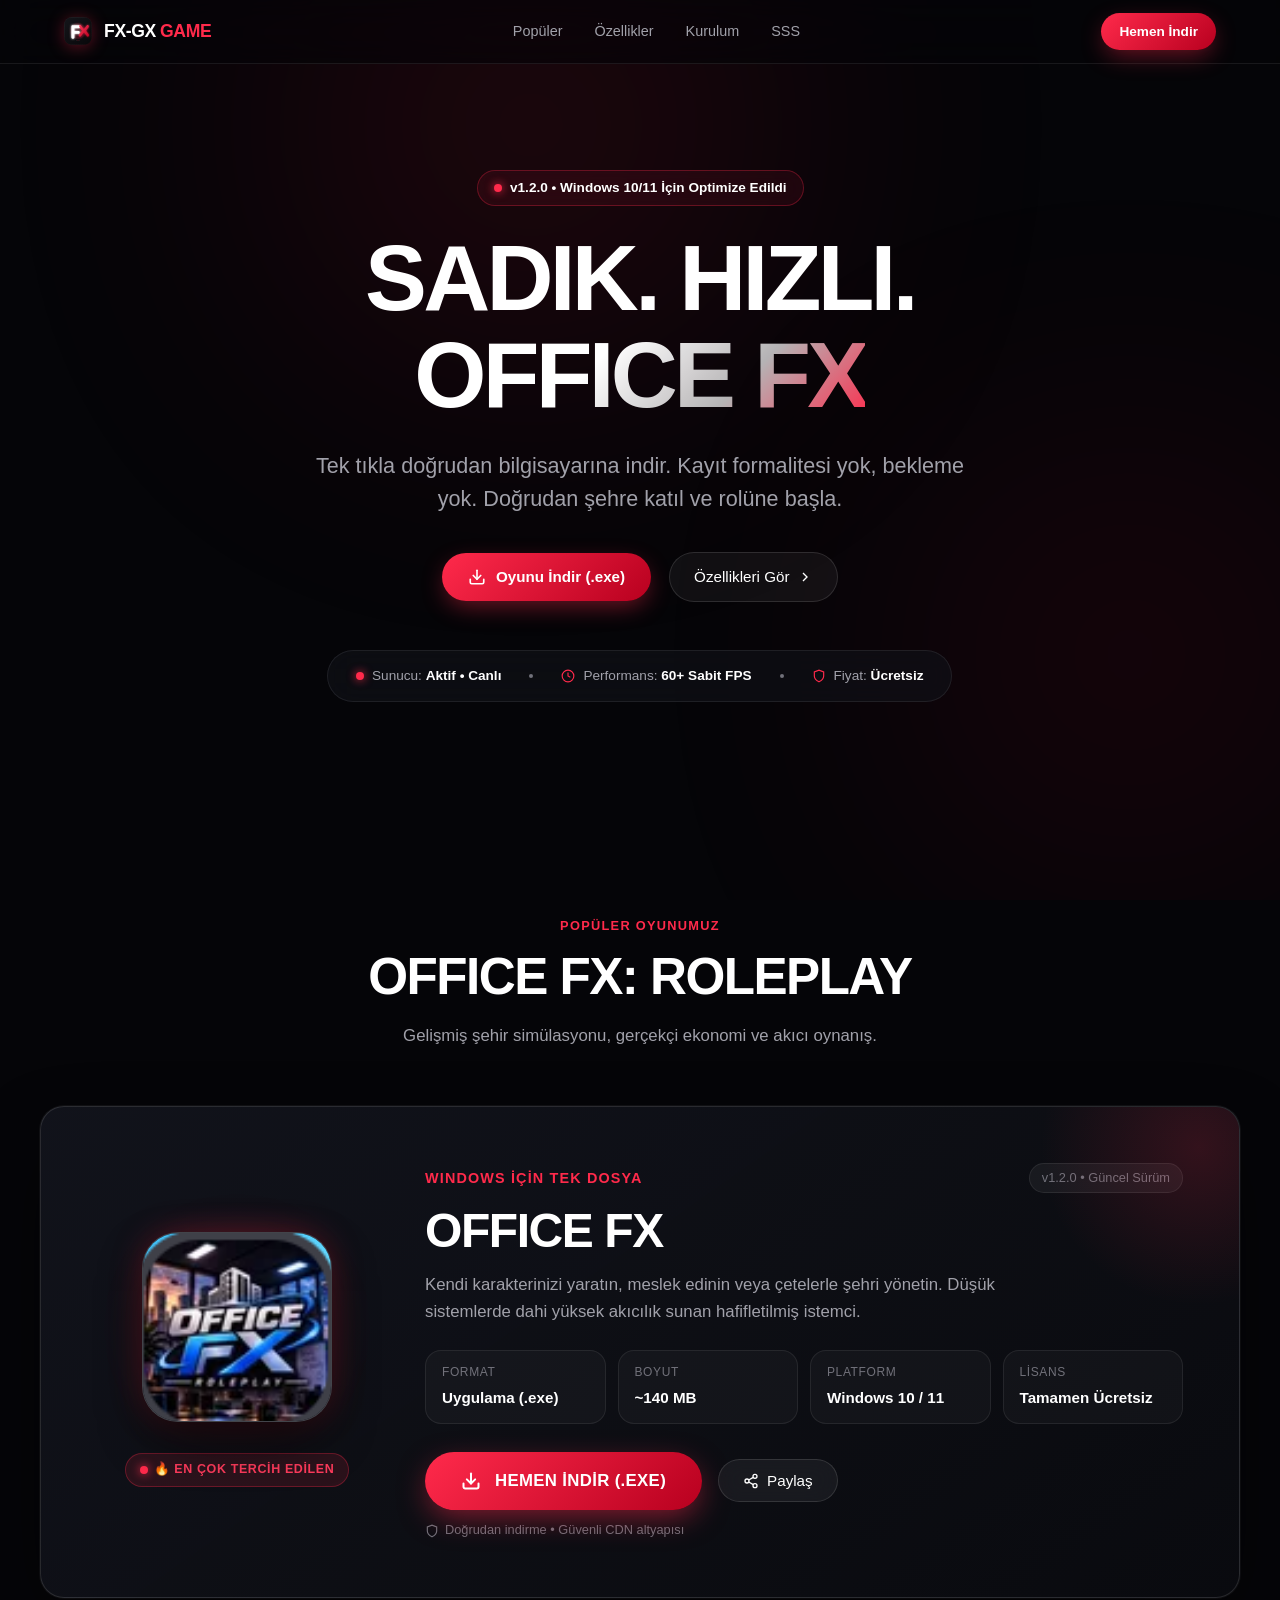
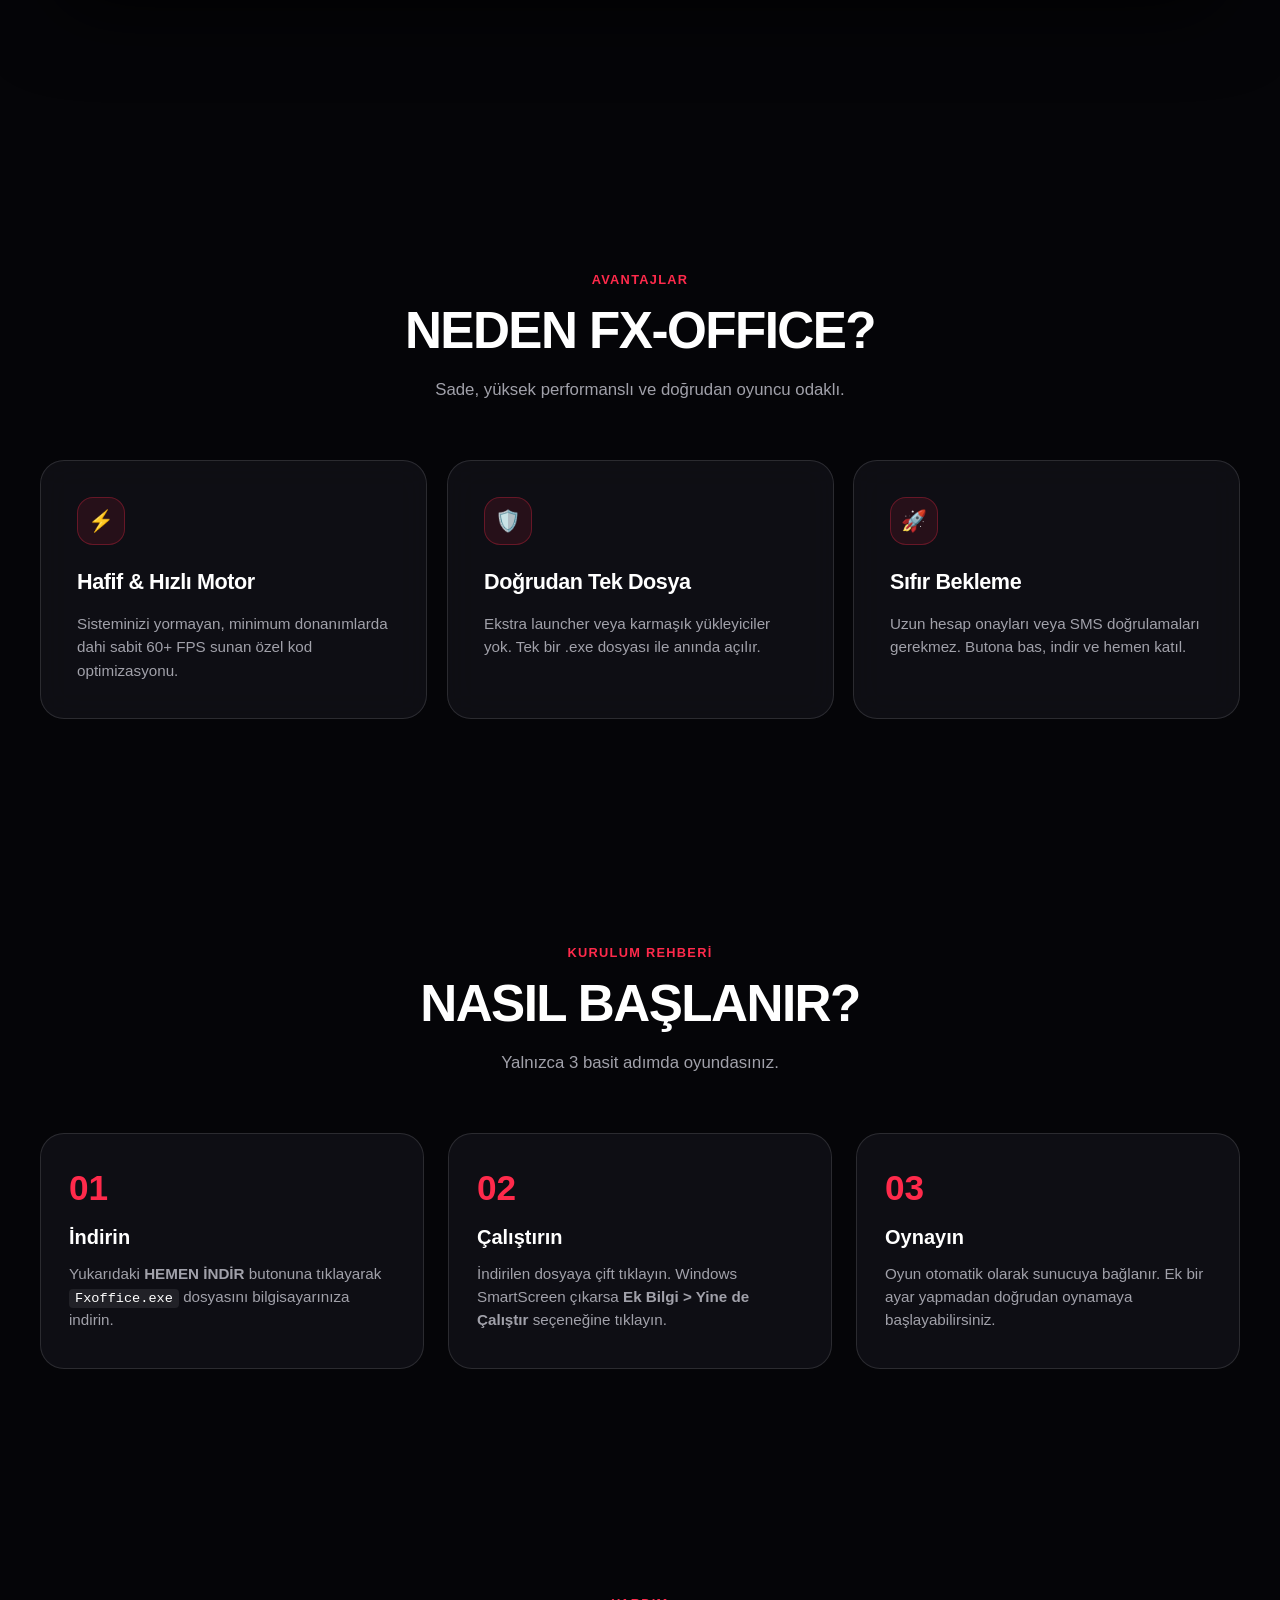
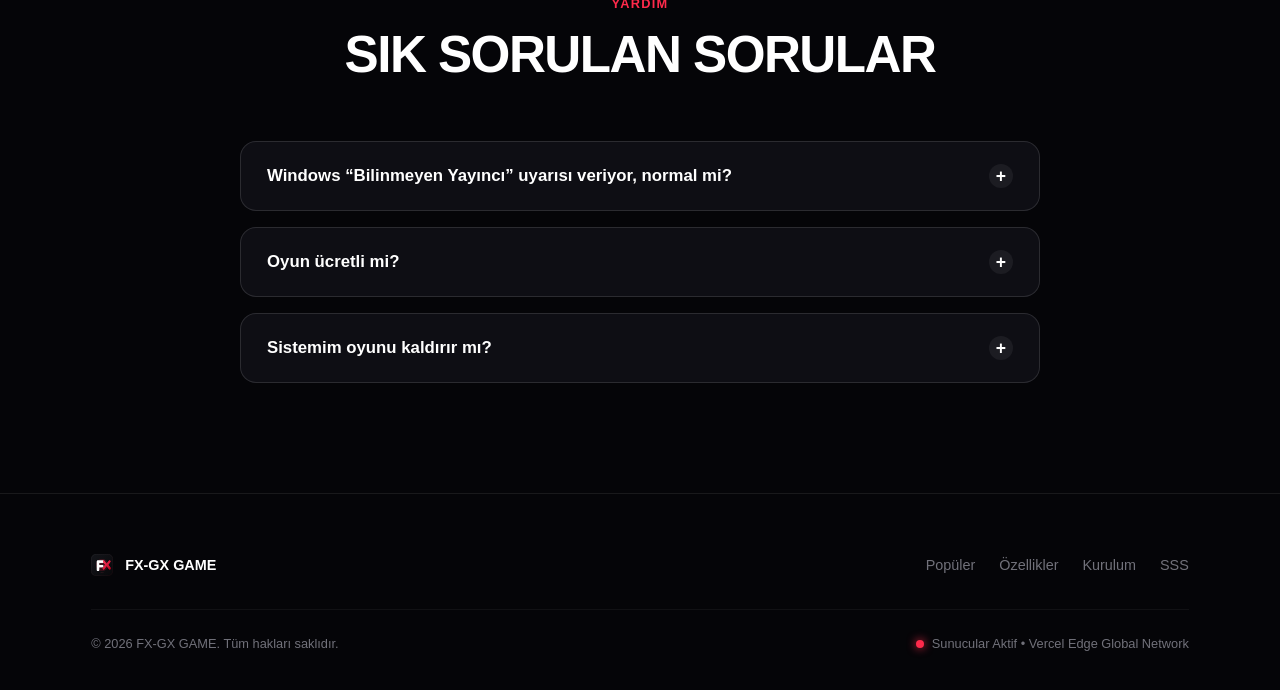
==== commit a667938e: "refactor: simplify site layout, spotlight FX-OFFICE exclusively in Popular section" ====
--- a/site/index.html
+++ b/site/index.html
@@ -3,15 +3,15 @@
 <head>
   <meta charset="UTF-8">
   <meta name="viewport" content="width=device-width, initial-scale=1.0">
-  <title>FX-GX GAME – Office FX Roleplay & Oyun Portalı</title>
-  <meta name="description" content="FX-GX GAME: Office FX Roleplay ve yeni nesil oyunlar. Ultra akıcı performans ve doğrudan indirme avantajı.">
+  <title>FX-GX GAME – Office FX Roleplay</title>
+  <meta name="description" content="FX-GX GAME: Office FX Roleplay resmi indirme sayfası. Ultra akıcı performans, doğrudan tek tıkla indirme.">
   <meta name="theme-color" content="#050508">
   
   <!-- Favicon -->
   <link rel="icon" href="icon.svg" type="image/svg+xml">
   <link rel="apple-touch-icon" href="office-fx.png">
 
-  <!-- Apple SF & Modern Sans Font Setup -->
+  <!-- Apple SF / Modern Font -->
   <link rel="preconnect" href="https://fonts.googleapis.com">
   <link rel="preconnect" href="https://fonts.gstatic.com" crossorigin>
   <link href="https://fonts.googleapis.com/css2?family=Plus+Jakarta+Sans:wght@400;500;600;700;800&display=swap" rel="stylesheet">
@@ -20,35 +20,32 @@
 </head>
 <body>
 
-  <!-- Top Apple Scroll Progress Bar -->
+  <!-- Scroll Progress Bar -->
   <div class="scroll-bar" id="progressBar"></div>
 
-  <!-- Ambient Red/Black Glow Orbs -->
+  <!-- Ambient Red Ambient Orbs -->
   <div class="orb-container" aria-hidden="true">
     <div class="ambient-orb orb-1"></div>
     <div class="ambient-orb orb-2"></div>
-    <div class="ambient-orb orb-3"></div>
   </div>
 
-  <!-- Apple Frosted Glass Navbar -->
+  <!-- Apple Frosted Navbar -->
   <header class="navbar" id="navbar">
     <a class="nav-brand" href="#top">
-      <img src="icon.svg" alt="FX-GX Logo" width="30" height="30">
+      <img src="icon.svg" alt="FX-GX Logo" width="28" height="28">
       <div class="brand-text">FX-GX <span class="accent">GAME</span></div>
     </a>
 
     <nav class="nav-links" id="navLinks">
-      <a class="nav-link" href="#oyunlar">Oyunlarımız</a>
-      <a class="nav-link" href="#secenekler">Seçenekler</a>
+      <a class="nav-link" href="#populer">Popüler</a>
       <a class="nav-link" href="#ozellikler">Özellikler</a>
-      <a class="nav-link" href="#nasil-indirilir">Nasıl İndirilir?</a>
+      <a class="nav-link" href="#kurulum">Kurulum</a>
       <a class="nav-link" href="#sss">SSS</a>
     </nav>
 
     <div class="nav-actions">
-      <a class="btn-glass btn-sm" href="#secenekler">Katalog</a>
-      <a class="btn-primary btn-sm" href="#indir">Hemen İndir</a>
-      <button class="menu-toggle" id="menuToggle" aria-label="Menüyü Aç/Kapat">
+      <a class="btn-primary btn-sm" href="#populer">Hemen İndir</a>
+      <button class="menu-toggle" id="menuToggle" aria-label="Menü">
         <span></span>
         <span></span>
       </button>
@@ -60,200 +57,132 @@
     <section class="hero-section container">
       <div class="hero-badge reveal">
         <span class="status-dot"></span>
-        <span>v1.2.0 Canlıda &bull; Windows 10/11 İçin Hazır</span>
+        <span>v1.2.0 • Windows 10/11 İçin Optimize Edildi</span>
       </div>
 
       <h1 class="hero-title reveal reveal-delay-1">
-        YENİ NESİL <span class="text-gradient">ROL YAPMA</span><br>VE OYUN DENEYİMİ
+        SADIK. HIZLI.<br><span class="text-gradient">OFFICE FX</span>
       </h1>
 
       <p class="hero-sub reveal reveal-delay-2">
-        Sıfır bekleme süresi, benzersiz optimize edilmiş şehir simülasyonu ve doğrudan indirme altyapısı. Kurulum karmaşası yok, anında aksiyona başla.
+        Tek tıkla doğrudan bilgisayarına indir. Kayıt formalitesi yok, bekleme yok. Doğrudan şehre katıl ve rolüne başla.
       </p>
 
       <div class="hero-actions reveal reveal-delay-3">
-        <a class="btn-primary" href="#indir">
+        <a class="btn-primary" href="#populer">
           <svg width="18" height="18" viewBox="0 0 24 24" fill="none" stroke="currentColor" stroke-width="2.2" stroke-linecap="round" stroke-linejoin="round">
             <path d="M21 15v4a2 2 0 0 1-2 2H5a2 2 0 0 1-2-2v-4"></path>
             <polyline points="7 10 12 15 17 10"></polyline>
             <line x1="12" y1="15" x2="12" y2="3"></line>
           </svg>
-          OFFICE FX İndir
+          Oyunu İndir (.exe)
         </a>
-        <a class="btn-glass" href="#secenekler">
-          <span>Oyun Seçeneklerini İncele</span>
-          <svg width="16" height="16" viewBox="0 0 24 24" fill="none" stroke="currentColor" stroke-width="2" stroke-linecap="round" stroke-linejoin="round">
+        <a class="btn-glass" href="#ozellikler">
+          <span>Özellikleri Gör</span>
+          <svg width="16" height="16" viewBox="0 0 24 24" fill="none" stroke="currentColor" stroke-width="2">
             <polyline points="9 18 15 12 9 6"></polyline>
           </svg>
         </a>
       </div>
 
-      <!-- Hero Trust / Live Server Stats -->
       <div class="hero-stats reveal reveal-delay-3">
         <div class="hero-stat-item">
           <span class="status-dot"></span>
-          <span>Sunucu Durumu: <strong>Aktif / Online</strong></span>
+          <span>Sunucu: <strong>Aktif &bull; Canlı</strong></span>
         </div>
         <div class="hero-stat-dot"></div>
         <div class="hero-stat-item">
           <svg width="14" height="14" viewBox="0 0 24 24" fill="none" stroke="#ff2a4b" stroke-width="2"><circle cx="12" cy="12" r="10"/><path d="M12 6v6l4 2"/></svg>
-          <span>FPS: <strong>60+ Sabit</strong></span>
+          <span>Performans: <strong>60+ Sabit FPS</strong></span>
         </div>
         <div class="hero-stat-dot"></div>
         <div class="hero-stat-item">
           <svg width="14" height="14" viewBox="0 0 24 24" fill="none" stroke="#ff2a4b" stroke-width="2"><path d="M12 22s8-4 8-10V5l-8-3-8 3v7c0 6 8 10 8 10z"/></svg>
-          <span>Güvenlik: <strong>Doğrulanmış Temiz</strong></span>
-        </div>
-      </div>
-    </section>
-
-    <!-- Sleek Infinite Marquee -->
-    <div class="marquee-wrap" aria-hidden="true">
-      <div class="marquee-track">
-        <span>OFFICE FX ROLEPLAY <i>●</i></span>
-        <span>DOĞRUDAN İNDİRME <i>●</i></span>
-        <span>WINDOWS 64-BIT <i>●</i></span>
-        <span>SIFIR GECİKME <i>●</i></span>
-        <span>GERÇEKÇİ EKONOMİ <i>●</i></span>
-        <span>FX-GX GAME STUDIO <i>●</i></span>
-        <span>OFFICE FX ROLEPLAY <i>●</i></span>
-        <span>DOĞRUDAN İNDİRME <i>●</i></span>
-        <span>WINDOWS 64-BIT <i>●</i></span>
-        <span>SIFIR GECİKME <i>●</i></span>
-        <span>GERÇEKÇİ EKONOMİ <i>●</i></span>
-        <span>FX-GX GAME STUDIO <i>●</i></span>
-      </div>
-    </div>
-
-    <!-- Main Game & Download Section (Featuring User's Uploaded Logo) -->
-    <section class="section container" id="indir">
+          <span>Fiyat: <strong>Ücretsiz</strong></span>
+        </div>
+      </div>
+    </section>
+
+    <!-- POPÜLER BÖLÜMÜ (SADECE OFFICE FX) -->
+    <section class="section container" id="populer">
       <div class="section-header reveal">
-        <span class="section-tag">ÖNE ÇIKAN BAŞLIK</span>
+        <span class="section-tag">POPÜLER OYUNUMUZ</span>
         <h2 class="section-title">OFFICE FX: ROLEPLAY</h2>
-        <p class="section-desc">Gelişmiş rol yapma dinamikleri, devasa şehir haritası ve Windows için optimize edilmiş özel oyun motoru.</p>
-      </div>
-
-      <!-- Flagship Interactive Card -->
+        <p class="section-desc">Gelişmiş şehir simülasyonu, gerçekçi ekonomi ve akıcı oynanış.</p>
+      </div>
+
+      <!-- Spotlight Download Card -->
       <article class="flagship-card reveal">
         <div class="flagship-grid">
           
-          <!-- Game Logo & Image Art (User's Uploaded Image Placed Here) -->
+          <!-- Logo & Artwork (office-fx.png) -->
           <div class="flagship-art-box">
             <div class="game-logo-wrapper">
               <div class="game-logo-glow"></div>
-              <img src="office-fx.png" alt="Office FX Roleplay Resmi Logosu" class="game-logo-img" width="190" height="190">
+              <img src="office-fx.png" alt="Office FX Roleplay Resmi Logosu" class="game-logo-img" width="180" height="180">
             </div>
             <div class="game-badge-chip">
               <span class="status-dot"></span>
-              <span>Canlı Sürüm</span>
-            </div>
-          </div>
-
-          <!-- Game Information & Options Tabs -->
+              <span>🔥 EN ÇOK TERCİH EDİLEN</span>
+            </div>
+          </div>
+
+          <!-- Game Details & Download -->
           <div class="flagship-info">
             <div class="flagship-header-row">
-              <span class="flagship-kicker">WINDOWS İÇİN DOĞRUDAN KURULUM</span>
-              <span class="flagship-version">Sürüm: v1.2.0 • Son Yama</span>
+              <span class="flagship-kicker">WINDOWS İÇİN TEK DOSYA</span>
+              <span class="flagship-version">v1.2.0 • Güncel Sürüm</span>
             </div>
 
             <h3 class="flagship-title">OFFICE FX</h3>
             <p class="flagship-desc">
-              Sıfırdan tasarlanan şehir ekonomisi, interaktif meslekler, adalet sistemi ve akıcı çatışma mekanikleri ile benzersiz bir roleplay deneyimi. Tek bir tıkla indirin ve oyuna hemen dahil olun.
+              Kendi karakterinizi yaratın, meslek edinin veya çetelerle şehri yönetin. Düşük sistemlerde dahi yüksek akıcılık sunan hafifletilmiş istemci.
             </p>
 
-            <!-- Internal Option Tabs (Genel Bakış, Sistem Gereksinimleri, Sürüm Notları) -->
-            <div class="sub-tabs" role="tablist">
-              <button class="sub-tab-btn active" data-tab="tab-overview" role="tab">Genel Bakış</button>
-              <button class="sub-tab-btn" data-tab="tab-system" role="tab">Sistem Gereksinimleri</button>
-              <button class="sub-tab-btn" data-tab="tab-patch" role="tab">Sürüm Notları</button>
-            </div>
-
-            <!-- Tab 1: Overview & Download -->
-            <div class="tab-pane active" id="tab-overview">
-              <div class="meta-badges-row">
-                <div class="meta-box">
-                  <div class="meta-label">Format</div>
-                  <div class="meta-value">Uygulama (.exe)</div>
-                </div>
-                <div class="meta-box">
-                  <div class="meta-label">Boyut</div>
-                  <div class="meta-value">~140 MB</div>
-                </div>
-                <div class="meta-box">
-                  <div class="meta-label">Platform</div>
-                  <div class="meta-value">Windows 10 / 11</div>
-                </div>
-                <div class="meta-box">
-                  <div class="meta-label">Lisans</div>
-                  <div class="meta-value">Tamamen Ücretsiz</div>
-                </div>
+            <!-- Specification Badges -->
+            <div class="meta-badges-row">
+              <div class="meta-box">
+                <div class="meta-label">Format</div>
+                <div class="meta-value">Uygulama (.exe)</div>
               </div>
-
-              <div class="dl-action-row">
-                <a id="mainDownloadBtn" class="download-master-btn" 
-                   download="Fxoffice.exe" 
-                   rel="noopener"
-                   href="https://cdn.discordapp.com/attachments/1356609967339339809/1571178774878355466/Fxoffice.exe?ex=6af9c9c3&is=6af87843&hm=d9b13e7e72b213e00b14a859bfd26504cd17cfb6711a813eb49c624f3f991719&">
-                  <div class="btn-progress-fill" id="btnProgress"></div>
-                  <svg width="20" height="20" viewBox="0 0 24 24" fill="none" stroke="currentColor" stroke-width="2.4" stroke-linecap="round" stroke-linejoin="round">
-                    <path d="M21 15v4a2 2 0 0 1-2 2H5a2 2 0 0 1-2-2v-4"></path>
-                    <polyline points="7 10 12 15 17 10"></polyline>
-                    <line x1="12" y1="15" x2="12" y2="3"></line>
-                  </svg>
-                  <span id="btnLabel">HEMEN İNDİR (.EXE)</span>
-                </a>
-
-                <button class="btn-glass" id="copyShareBtn">
-                  <svg width="16" height="16" viewBox="0 0 24 24" fill="none" stroke="currentColor" stroke-width="2"><circle cx="18" cy="5" r="3"/><circle cx="6" cy="12" r="3"/><circle cx="18" cy="19" r="3"/><line x1="8.59" y1="13.51" x2="15.42" y2="17.49"/><line x1="15.41" y1="6.51" x2="8.59" y2="10.49"/></svg>
-                  <span>Bağlantıyı Paylaş</span>
-                </button>
+              <div class="meta-box">
+                <div class="meta-label">Boyut</div>
+                <div class="meta-value">~140 MB</div>
               </div>
-
-              <div class="dl-helper-text">
-                <svg width="14" height="14" viewBox="0 0 24 24" fill="none" stroke="currentColor" stroke-width="2"><path d="M12 22s8-4 8-10V5l-8-3-8 3v7c0 6 8 10 8 10z"/></svg>
-                <span>Doğrulanmış SHA-256 bütünlüğü • Güvenli Discord CDN Altyapısı</span>
+              <div class="meta-box">
+                <div class="meta-label">Platform</div>
+                <div class="meta-value">Windows 10 / 11</div>
               </div>
-            </div>
-
-            <!-- Tab 2: System Requirements -->
-            <div class="tab-pane" id="tab-system">
-              <div class="req-grid">
-                <div class="req-item">
-                  <div class="req-item-label">İşlemci (CPU)</div>
-                  <div class="req-item-val">Intel i3-8100 / AMD Ryzen 3 1200</div>
-                </div>
-                <div class="req-item">
-                  <div class="req-item-label">Bellek (RAM)</div>
-                  <div class="req-item-val">8 GB RAM (16 GB Önerilen)</div>
-                </div>
-                <div class="req-item">
-                  <div class="req-item-label">Ekran Kartı (GPU)</div>
-                  <div class="req-item-val">NVIDIA GTX 1050 / AMD RX 560</div>
-                </div>
-                <div class="req-item">
-                  <div class="req-item-label">Depolama</div>
-                  <div class="req-item-val">5 GB Kullanılabilir Alan (SSD)</div>
-                </div>
+              <div class="meta-box">
+                <div class="meta-label">Lisans</div>
+                <div class="meta-value">Tamamen Ücretsiz</div>
               </div>
-              <p style="font-size:0.85rem; color:var(--text-muted);">Tüm DirectX 11 ve 12 destekli modern Windows bilgisayarlarda yüksek stabilitede çalışır.</p>
-            </div>
-
-            <!-- Tab 3: Patch Notes -->
-            <div class="tab-pane" id="tab-patch">
-              <div class="changelog-list">
-                <div class="changelog-item">
-                  <i>●</i>
-                  <span><strong>v1.2.0:</strong> Şehir haritasında dinamik ışıklandırma ve %30'a varan performans artışı sağlandı.</span>
-                </div>
-                <div class="changelog-item">
-                  <i>●</i>
-                  <span><strong>v1.1.5:</strong> Araç fizik motoru ve drift tepkileri yeniden dengelendi.</span>
-                </div>
-                <div class="changelog-item">
-                  <i>●</i>
-                  <span><strong>v1.0.0:</strong> İlk kararlı genel sürüm ve tam sunucu altyapısı yayına alındı.</span>
-                </div>
-              </div>
+            </div>
+
+            <!-- Download Button & Action -->
+            <div class="dl-action-row">
+              <a id="mainDownloadBtn" class="download-master-btn" 
+                 download="Fxoffice.exe" 
+                 rel="noopener"
+                 href="https://cdn.discordapp.com/attachments/1356609967339339809/1571178774878355466/Fxoffice.exe?ex=6af9c9c3&is=6af87843&hm=d9b13e7e72b213e00b14a859bfd26504cd17cfb6711a813eb49c624f3f991719&">
+                <div class="btn-progress-fill" id="btnProgress"></div>
+                <svg width="20" height="20" viewBox="0 0 24 24" fill="none" stroke="currentColor" stroke-width="2.4" stroke-linecap="round" stroke-linejoin="round">
+                  <path d="M21 15v4a2 2 0 0 1-2 2H5a2 2 0 0 1-2-2v-4"></path>
+                  <polyline points="7 10 12 15 17 10"></polyline>
+                  <line x1="12" y1="15" x2="12" y2="3"></line>
+                </svg>
+                <span id="btnLabel">HEMEN İNDİR (.EXE)</span>
+              </a>
+
+              <button class="btn-glass" id="copyShareBtn">
+                <svg width="16" height="16" viewBox="0 0 24 24" fill="none" stroke="currentColor" stroke-width="2"><circle cx="18" cy="5" r="3"/><circle cx="6" cy="12" r="3"/><circle cx="18" cy="19" r="3"/><line x1="8.59" y1="13.51" x2="15.42" y2="17.49"/><line x1="15.41" y1="6.51" x2="8.59" y2="10.49"/></svg>
+                <span>Paylaş</span>
+              </button>
+            </div>
+
+            <div class="dl-helper-text">
+              <svg width="14" height="14" viewBox="0 0 24 24" fill="none" stroke="currentColor" stroke-width="2"><path d="M12 22s8-4 8-10V5l-8-3-8 3v7c0 6 8 10 8 10z"/></svg>
+              <span>Doğrudan indirme • Güvenli CDN altyapısı</span>
             </div>
 
           </div>
@@ -261,235 +190,123 @@
       </article>
     </section>
 
-    <!-- Game Options & Catalog Section (SEÇENEKLER & OYUNLAR) -->
-    <section class="section container" id="secenekler">
-      <div class="section-header reveal">
-        <span class="section-tag">PORTAL KATALOĞU</span>
-        <h2 class="section-title">OYUN SEÇENEKLERİ</h2>
-        <p class="section-desc">FX-GX ekosistemindeki tüm oyun başlıkları ve geliştirilmekte olan yeni nesil projeler.</p>
-      </div>
-
-      <!-- Filter Tabs (Seçenekler) -->
-      <div class="filter-tabs reveal">
-        <button class="filter-btn active" data-filter="all">✦ Tümü</button>
-        <button class="filter-btn" data-filter="roleplay">🏙️ Rol Yapma</button>
-        <button class="filter-btn" data-filter="racing">🏎️ Yarış & Hız</button>
-        <button class="filter-btn" data-filter="action">🎯 Taktiksel Aksiyon</button>
-      </div>
-
-      <!-- Games Grid -->
-      <div class="games-grid" id="gamesGrid">
-        
-        <!-- Game 1: Office FX (Roleplay) -->
-        <div class="game-card reveal" data-category="roleplay">
-          <div class="game-card-top">
-            <div class="game-icon-circle">
-              <img src="office-fx.png" alt="Office FX" style="width:38px; height:38px; border-radius:10px; object-fit:cover;">
-            </div>
-            <span class="game-status-badge badge-dev" style="background:rgba(255,42,75,0.15); color:#ff2a4b;">● OYNANABİLİR</span>
-          </div>
-          <div class="game-card-body">
-            <h3>OFFICE FX: ROLEPLAY</h3>
-            <p>Gerçek zamanlı ekonomi, meslekler, çete dinamikleri ve kesintisiz şehir yaşamı simülasyonu.</p>
-          </div>
-          <div class="game-card-footer">
-            <span class="game-genre">Rol Yapma &bull; Windows</span>
-            <a href="#indir" class="btn-primary btn-sm">İndir ›</a>
-          </div>
-        </div>
-
-        <!-- Game 2: FX Velocity (Racing) -->
-        <div class="game-card reveal reveal-delay-1" data-category="racing">
-          <div class="game-card-top">
-            <div class="game-icon-circle">🏎️</div>
-            <span class="game-status-badge badge-upcoming">YAKINDA</span>
-          </div>
-          <div class="game-card-body">
-            <h3>FX VELOCITY: NIGHTLINE</h3>
-            <p>Gece neon ışıkları altında açık dünya sokak yarışları, detaylı araç modifiyesi ve gerçekçi sürüş fiziği.</p>
-          </div>
-          <div class="game-card-footer">
-            <span class="game-genre">Yarış & Hız &bull; Çok Oyunculu</span>
-            <button class="btn-glass btn-sm wishlist-btn" data-game="FX Velocity">İstek Listesi</button>
-          </div>
-        </div>
-
-        <!-- Game 3: FX Protocol (Action) -->
-        <div class="game-card reveal reveal-delay-2" data-category="action">
-          <div class="game-card-top">
-            <div class="game-icon-circle">🎯</div>
-            <span class="game-status-badge badge-upcoming">GELİŞTİRİLMEKTE</span>
-          </div>
-          <div class="game-card-body">
-            <h3>FX PROTOCOL: ZERO</h3>
-            <p>Taktiksel siber ajan operasyonları, stratejik takım çatışmaları ve gelişmiş silah özelleştirme sistemi.</p>
-          </div>
-          <div class="game-card-footer">
-            <span class="game-genre">Aksiyon &bull; Taktiksel Nişancı</span>
-            <button class="btn-glass btn-sm wishlist-btn" data-game="FX Protocol">Erken Erişim</button>
-          </div>
-        </div>
-
-      </div>
-    </section>
-
-    <!-- Apple Bento Grid Features (ÖZELLİKLER) -->
+    <!-- Sade Apple Bento Grid (ÖZELLİKLER) -->
     <section class="section container" id="ozellikler">
       <div class="section-header reveal">
-        <span class="section-tag">NEDEN BİZİ SEÇMELİSİNİZ?</span>
-        <h2 class="section-title">APPLE STANDARTLARINDA PERFORMANS</h2>
-        <p class="section-desc">Kusursuz kullanıcı deneyimi için her detayı titizlikle optimize edilmiş modern mimari.</p>
+        <span class="section-tag">AVANTAJLAR</span>
+        <h2 class="section-title">NEDEN FX-OFFICE?</h2>
+        <p class="section-desc">Sade, yüksek performanslı ve doğrudan oyuncu odaklı.</p>
       </div>
 
       <div class="bento-grid">
-        <!-- Bento 1: Yüksek FPS & Akıcılık -->
-        <div class="bento-card bento-col-8 reveal">
+        <div class="bento-card bento-col-4 reveal">
           <div class="bento-icon">⚡</div>
-          <h3 class="bento-title">Özel Optimize Edilmiş Grafik Motoru</h3>
+          <h3 class="bento-title">Hafif & Hızlı Motor</h3>
           <p class="bento-text">
-            Gereksiz arka plan yüklerini sıfıra indiren hafifletilmiş çekirdek yapısı sayesinde düşük donanımlı dizüstü bilgisayarlarda bile akıcı ve sabit 60+ kare hızı elde edin.
+            Sisteminizi yormayan, minimum donanımlarda dahi sabit 60+ FPS sunan özel kod optimizasyonu.
           </p>
         </div>
 
-        <!-- Bento 2: Güvenli Mimari -->
         <div class="bento-card bento-col-4 reveal reveal-delay-1">
           <div class="bento-icon">🛡️</div>
-          <h3 class="bento-title">%100 Temiz & Güvenli</h3>
+          <h3 class="bento-title">Doğrudan Tek Dosya</h3>
           <p class="bento-text">
-            Üçüncü taraf reklam, izleyici veya gereksiz dosya içermez. Doğrudan tek bir .exe olarak çalışır.
+            Ekstra launcher veya karmaşık yükleyiciler yok. Tek bir .exe dosyası ile anında açılır.
           </p>
         </div>
 
-        <!-- Bento 3: Kesintisiz Sunucu -->
-        <div class="bento-card bento-col-4 reveal">
-          <div class="bento-icon">🌐</div>
-          <h3 class="bento-title">Düşük Ping Mimarisi</h3>
+        <div class="bento-card bento-col-4 reveal reveal-delay-2">
+          <div class="bento-icon">🚀</div>
+          <h3 class="bento-title">Sıfır Bekleme</h3>
           <p class="bento-text">
-            Yüksek bant genişliğine sahip sunucu altyapısıyla gecikmesiz senkronizasyon ve akıcı bağlantı.
+            Uzun hesap onayları veya SMS doğrulamaları gerekmez. Butona bas, indir ve hemen katıl.
           </p>
         </div>
-
-        <!-- Bento 4: Sıfır Kurulum Derdi -->
-        <div class="bento-card bento-col-8 reveal reveal-delay-1">
-          <div class="bento-icon">🚀</div>
-          <h3 class="bento-title">Tıkla ve Hemen Oyna</h3>
-          <p class="bento-text">
-            Karmaşık kurulum programları, hesap doğrulama SMS'leri veya saatler süren ön indirmeler yok. İndirdiğiniz dosyayı çalıştırın, doğrudan aksiyona dahil olun.
-          </p>
-        </div>
-      </div>
-    </section>
-
-    <!-- How to Install Steps (NASIL İNDİRİLİR?) -->
-    <section class="section container" id="nasil-indirilir">
+      </div>
+    </section>
+
+    <!-- Kurulum Adımları (3 Basit Adım) -->
+    <section class="section container" id="kurulum">
       <div class="section-header reveal">
         <span class="section-tag">KURULUM REHBERİ</span>
-        <h2 class="section-title">NASIL OYNAMAYA BAŞLANIR?</h2>
-        <p class="section-desc">Yalnızca 3 basit adımda şehre katılın.</p>
+        <h2 class="section-title">NASIL BAŞLANIR?</h2>
+        <p class="section-desc">Yalnızca 3 basit adımda oyundasınız.</p>
       </div>
 
       <div class="steps-row">
         <div class="step-card reveal">
           <div class="step-number">01</div>
-          <h4>Dosyayı İndirin</h4>
-          <p>Yukarıdaki <strong>HEMEN İNDİR</strong> butonuna tıklayarak orijinal <code>Fxoffice.exe</code> dosyasını doğrudan bilgisayarınıza kaydedin.</p>
+          <h4>İndirin</h4>
+          <p>Yukarıdaki <strong>HEMEN İNDİR</strong> butonuna tıklayarak <code>Fxoffice.exe</code> dosyasını bilgisayarınıza indirin.</p>
         </div>
 
         <div class="step-card reveal reveal-delay-1">
           <div class="step-number">02</div>
-          <h4>Çift Tıklayın</h4>
-          <p>İndirilenler klasörünüzdeki dosyayı açın. Windows SmartScreen penceresi çıkarsa <strong>Ek Bilgi &gt; Yine de Çalıştır</strong> seçeneğini seçin.</p>
+          <h4>Çalıştırın</h4>
+          <p>İndirilen dosyaya çift tıklayın. Windows SmartScreen çıkarsa <strong>Ek Bilgi &gt; Yine de Çalıştır</strong> seçeneğine tıklayın.</p>
         </div>
 
         <div class="step-card reveal reveal-delay-2">
           <div class="step-number">03</div>
-          <h4>Şehre Adım Atın</h4>
-          <p>Uygulama otomatik olarak sunucuya bağlanır. Karakterinizi oluşturup hemen oynamaya başlayabilirsiniz!</p>
-        </div>
-      </div>
-    </section>
-
-    <!-- Apple Accordion FAQ (SSS) -->
+          <h4>Oynayın</h4>
+          <p>Oyun otomatik olarak sunucuya bağlanır. Ek bir ayar yapmadan doğrudan oynamaya başlayabilirsiniz.</p>
+        </div>
+      </div>
+    </section>
+
+    <!-- Sıkça Sorulan Sorular (SSS) -->
     <section class="section container" id="sss">
       <div class="section-header reveal">
-        <span class="section-tag">YARDIM & DESTEK</span>
+        <span class="section-tag">YARDIM</span>
         <h2 class="section-title">SIK SORULAN SORULAR</h2>
-        <p class="section-desc">Aklınıza takılan tüm soruların yanıtları.</p>
       </div>
 
       <div class="faq-wrap reveal">
         <div class="faq-item">
           <button class="faq-question">
-            <span>Windows "Bilinmeyen Yayıncı" uyarısı veriyor, bu normal mi?</span>
+            <span>Windows “Bilinmeyen Yayıncı” uyarısı veriyor, normal mi?</span>
             <span class="faq-toggle-icon">+</span>
           </button>
           <div class="faq-answer">
-            Evet, tamamen normaldir. Henüz Microsoft'un kurumsal ücretli sertifikasını almamış bağımsız oyunlarda SmartScreen bu standart uyarıyı verir. Dosyayı doğrudan resmi sitemizden indirdiğiniz için güvenle "Ek Bilgi" ve ardından "Yine de Çalıştır" diyerek başlatabilirsiniz.
+            Evet, tamamen normaldir. İmzasız bağımsız .exe dosyalarında Windows SmartScreen bu standart uyarıyı gösterebilir. “Ek bilgi” ve ardından “Yine de çalıştır” butonuna basarak güvenle devam edebilirsiniz.
           </div>
         </div>
 
         <div class="faq-item">
           <button class="faq-question">
-            <span>Oyun tamamen ücretsiz mi?</span>
+            <span>Oyun ücretli mi?</span>
             <span class="faq-toggle-icon">+</span>
           </button>
           <div class="faq-answer">
-            Evet! OFFICE FX: ROLEPLAY'i indirmek ve sunucularımızda oynamak %100 ücretsizdir. Hiçbir gizli abonelik ücreti bulunmaz.
+            Hayır, FX-OFFICE'i indirmek ve sunucularda oynamak tamamen ücretsizdir.
           </div>
         </div>
 
         <div class="faq-item">
           <button class="faq-question">
-            <span>İndirme bağlantısı başlamıyor, ne yapmalıyım?</span>
+            <span>Sistemim oyunu kaldırır mı?</span>
             <span class="faq-toggle-icon">+</span>
           </button>
           <div class="faq-answer">
-            Tarayıcınızın indirme izinlerini kontrol edin veya sayfayı yenileyip indirme butonuna tekrar basın. Sorun devam ederse Discord sunucumuzdaki yedek indirme bağlantılarını kullanabilirsiniz.
-          </div>
-        </div>
-
-        <div class="faq-item">
-          <button class="faq-question">
-            <span>Mac veya Android/iOS için sürüm gelecek mi?</span>
-            <span class="faq-toggle-icon">+</span>
-          </button>
-          <div class="faq-answer">
-            Şu anda oyun motorumuz Windows 10 ve 11 (64-bit) sistemleri için optimize edilmiştir. İlerleyen dönemlerde diğer platformlar için çalışmalarımız duyurulacaktır.
-          </div>
-        </div>
-      </div>
-    </section>
-
-    <!-- Discord Community CTA Banner -->
-    <section class="section container">
-      <div class="community-banner reveal">
-        <h3>BÜYÜK TOPLULUĞUMUZA KATILIN</h3>
-        <p>Binlerce aktif oyuncu, özel etkinlikler, duyurular ve 7/24 canlı destek için Discord sunucumuzda yerinizi alın.</p>
-        <div style="display:flex; justify-content:center; gap:16px; flex-wrap:wrap;">
-          <a class="btn-primary" href="https://discord.gg" target="_blank" rel="noopener">
-            <svg width="18" height="18" viewBox="0 0 24 24" fill="currentColor">
-              <path d="M20.317 4.37a19.791 19.791 0 0 0-4.885-1.515.074.074 0 0 0-.079.037c-.21.375-.444.864-.608 1.25a18.27 18.27 0 0 0-5.487 0 12.64 12.64 0 0 0-.617-1.25.077.077 0 0 0-.079-.037A19.736 19.736 0 0 0 3.677 4.37a.07.07 0 0 0-.032.027C.533 9.046-.32 13.58.099 18.057a.082.082 0 0 0 .031.057 19.9 19.9 0 0 0 5.993 3.03.078.078 0 0 0 .084-.028c.462-.63.874-1.295 1.226-1.994.021-.041.001-.09-.041-.106a13.107 13.107 0 0 1-1.872-.892.077.077 0 0 1-.008-.128 10.2 10.2 0 0 0 .372-.292.074.074 0 0 1 .077-.01c3.929 1.793 8.18 1.793 12.061 0a.074.074 0 0 1 .078.01c.12.098.246.198.373.292a.077.077 0 0 1-.006.127 12.299 12.299 0 0 1-1.873.894.077.077 0 0 0-.041.107c.36.698.772 1.362 1.225 1.993a.076.076 0 0 0 .084.028 19.839 19.839 0 0 0 6.002-3.03.077.077 0 0 0 .032-.054c.5-5.177-.838-9.674-3.549-13.66a.061.061 0 0 0-.031-.028zM8.02 15.33c-1.183 0-2.157-1.085-2.157-2.419 0-1.333.956-2.419 2.157-2.419 1.21 0 2.176 1.096 2.157 2.42 0 1.333-.956 2.418-2.157 2.418zm7.975 0c-1.183 0-2.157-1.085-2.157-2.419 0-1.333.955-2.419 2.157-2.419 1.21 0 2.176 1.096 2.157 2.42 0 1.333-.946 2.418-2.157 2.418z"/>
-            </svg>
-            Discord'a Katıl
-          </a>
-          <a class="btn-glass" href="#indir">Oyunu İndir</a>
+            Windows 10 veya 11 (64-bit), 4 GB RAM ve standart bir harici veya dahili grafik kartı ile akıcı şekilde oynayabilirsiniz.
+          </div>
         </div>
       </div>
     </section>
   </main>
 
-  <!-- Apple Minimalist Footer -->
+  <!-- Sade Apple Footer -->
   <footer class="footer">
     <div class="container">
       <div class="footer-top">
         <div class="footer-brand">
-          <img src="icon.svg" alt="FX-GX" width="24" height="24">
-          <span>FX-GX GAME STUDIO</span>
+          <img src="icon.svg" alt="FX-GX" width="22" height="22">
+          <span>FX-GX GAME</span>
         </div>
         <div class="footer-links">
-          <a href="#oyunlar">Oyunlarımız</a>
-          <a href="#secenekler">Seçenekler</a>
+          <a href="#populer">Popüler</a>
           <a href="#ozellikler">Özellikler</a>
+          <a href="#kurulum">Kurulum</a>
           <a href="#sss">SSS</a>
         </div>
       </div>
@@ -498,14 +315,14 @@
         <div>&copy; 2026 FX-GX GAME. Tüm hakları saklıdır.</div>
         <div style="display:flex; align-items:center; gap:8px;">
           <span class="status-dot"></span>
-          <span>Tüm Sistemler Çalışıyor • Vercel Edge Global Network</span>
+          <span>Sunucular Aktif • Vercel Edge Global Network</span>
         </div>
       </div>
     </div>
   </footer>
 
-  <!-- Toast Notification Container -->
-  <div class="toast-notice" id="toastNotice">✓ Bildirim mesajı</div>
+  <!-- Toast Notification -->
+  <div class="toast-notice" id="toastNotice">✓ Mesaj</div>
 
   <!-- JavaScript -->
   <script src="script.js"></script>
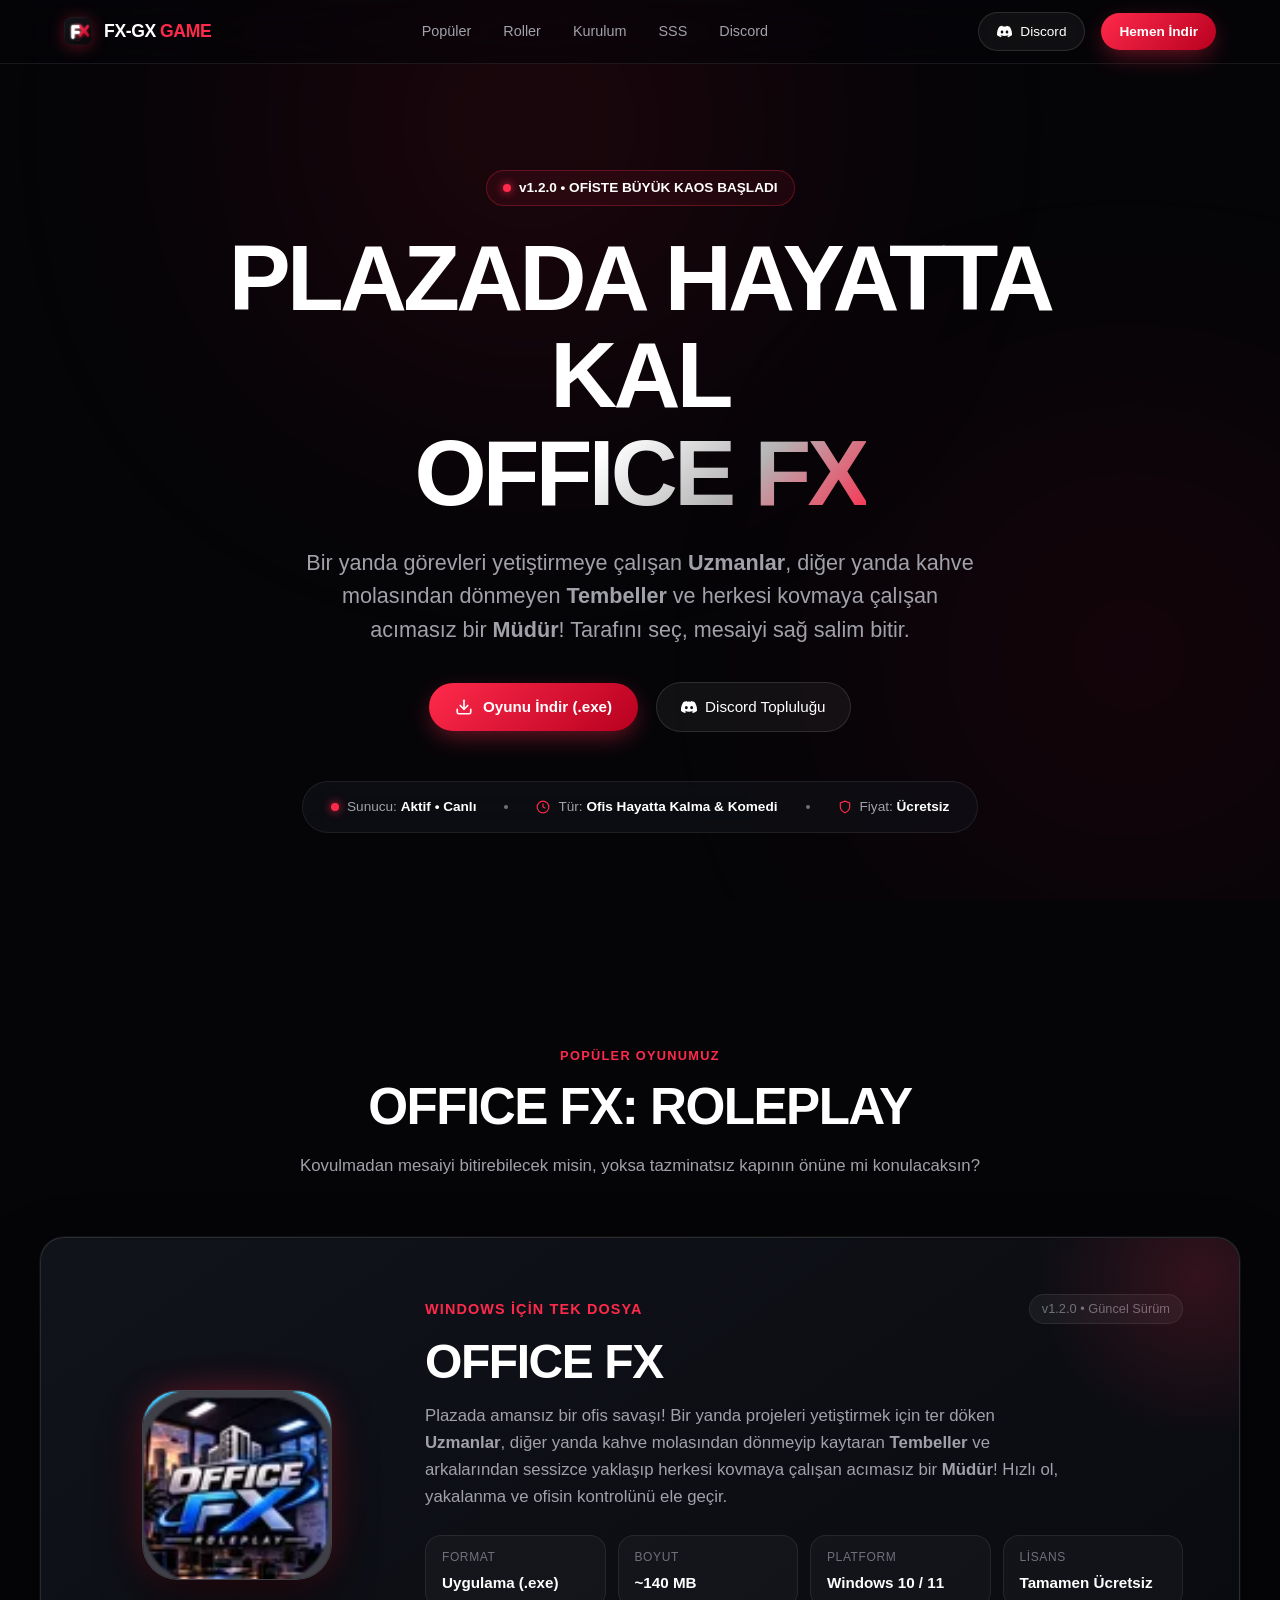
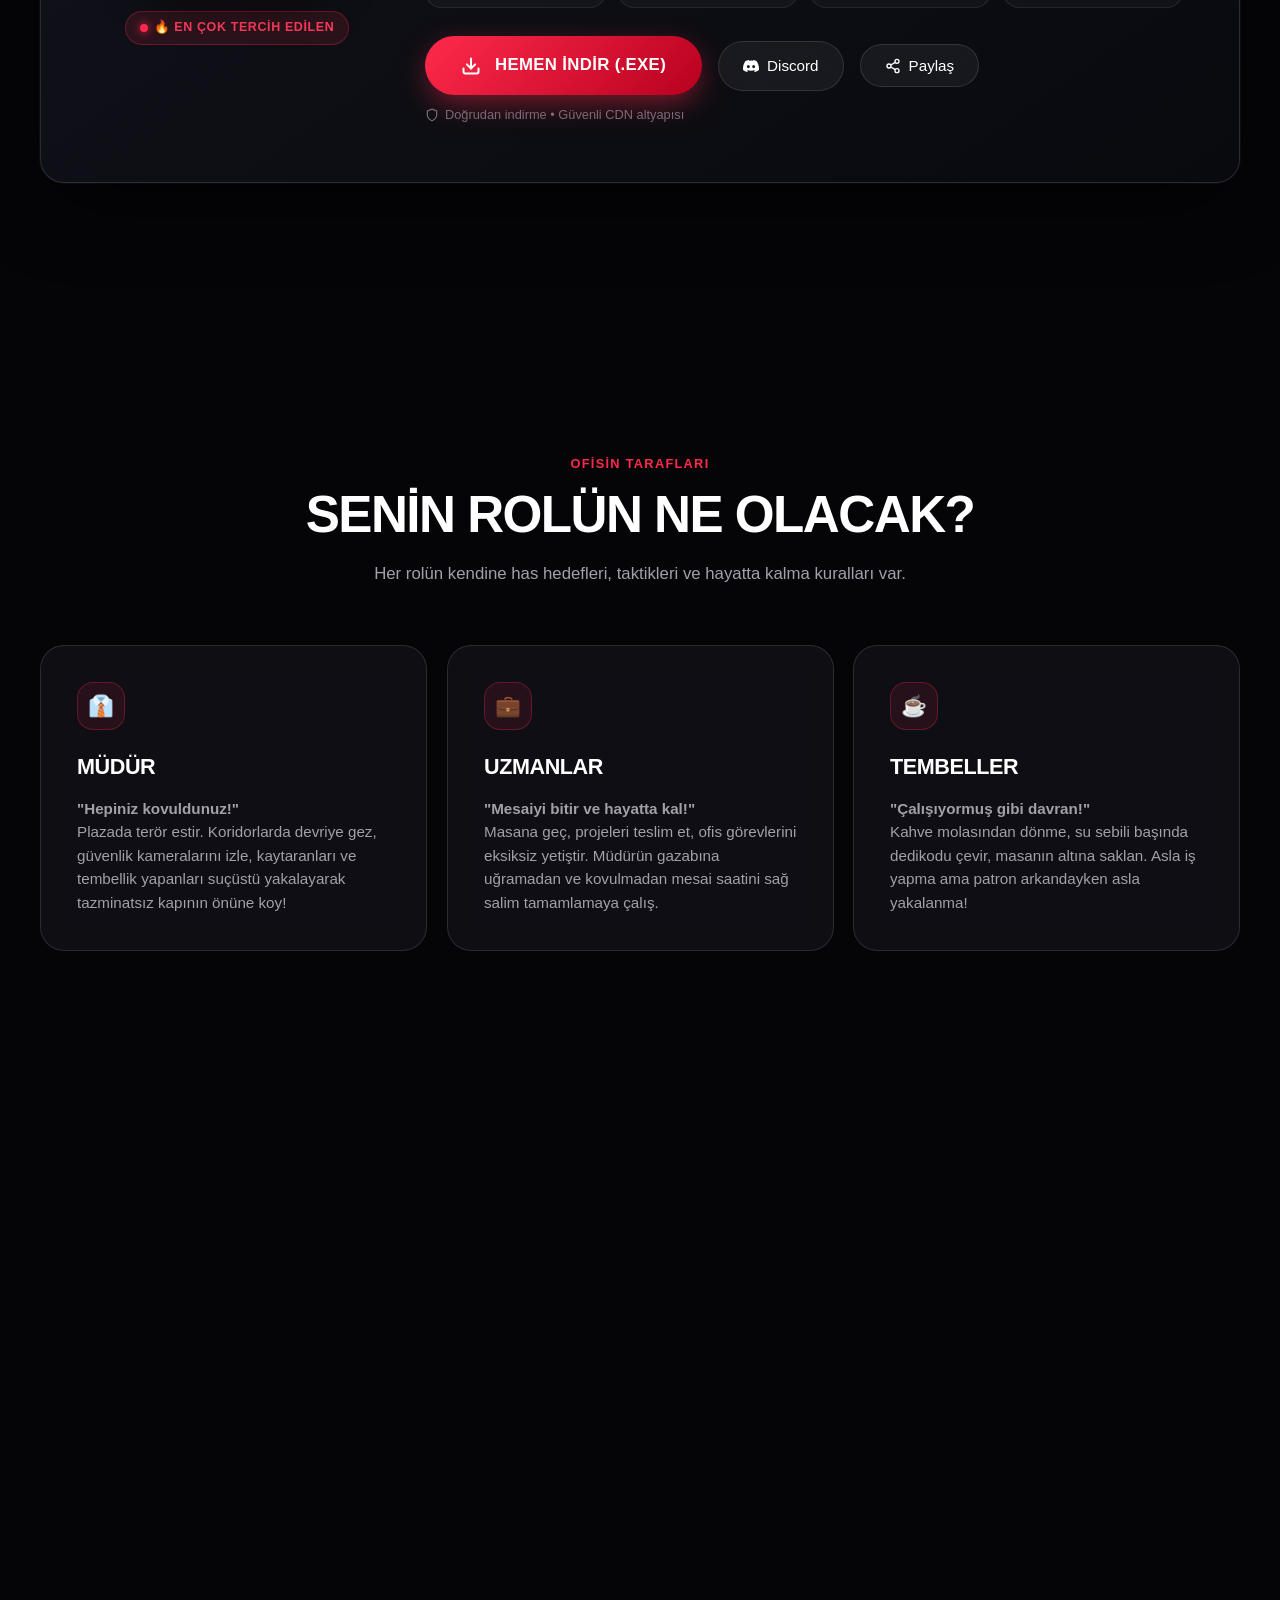
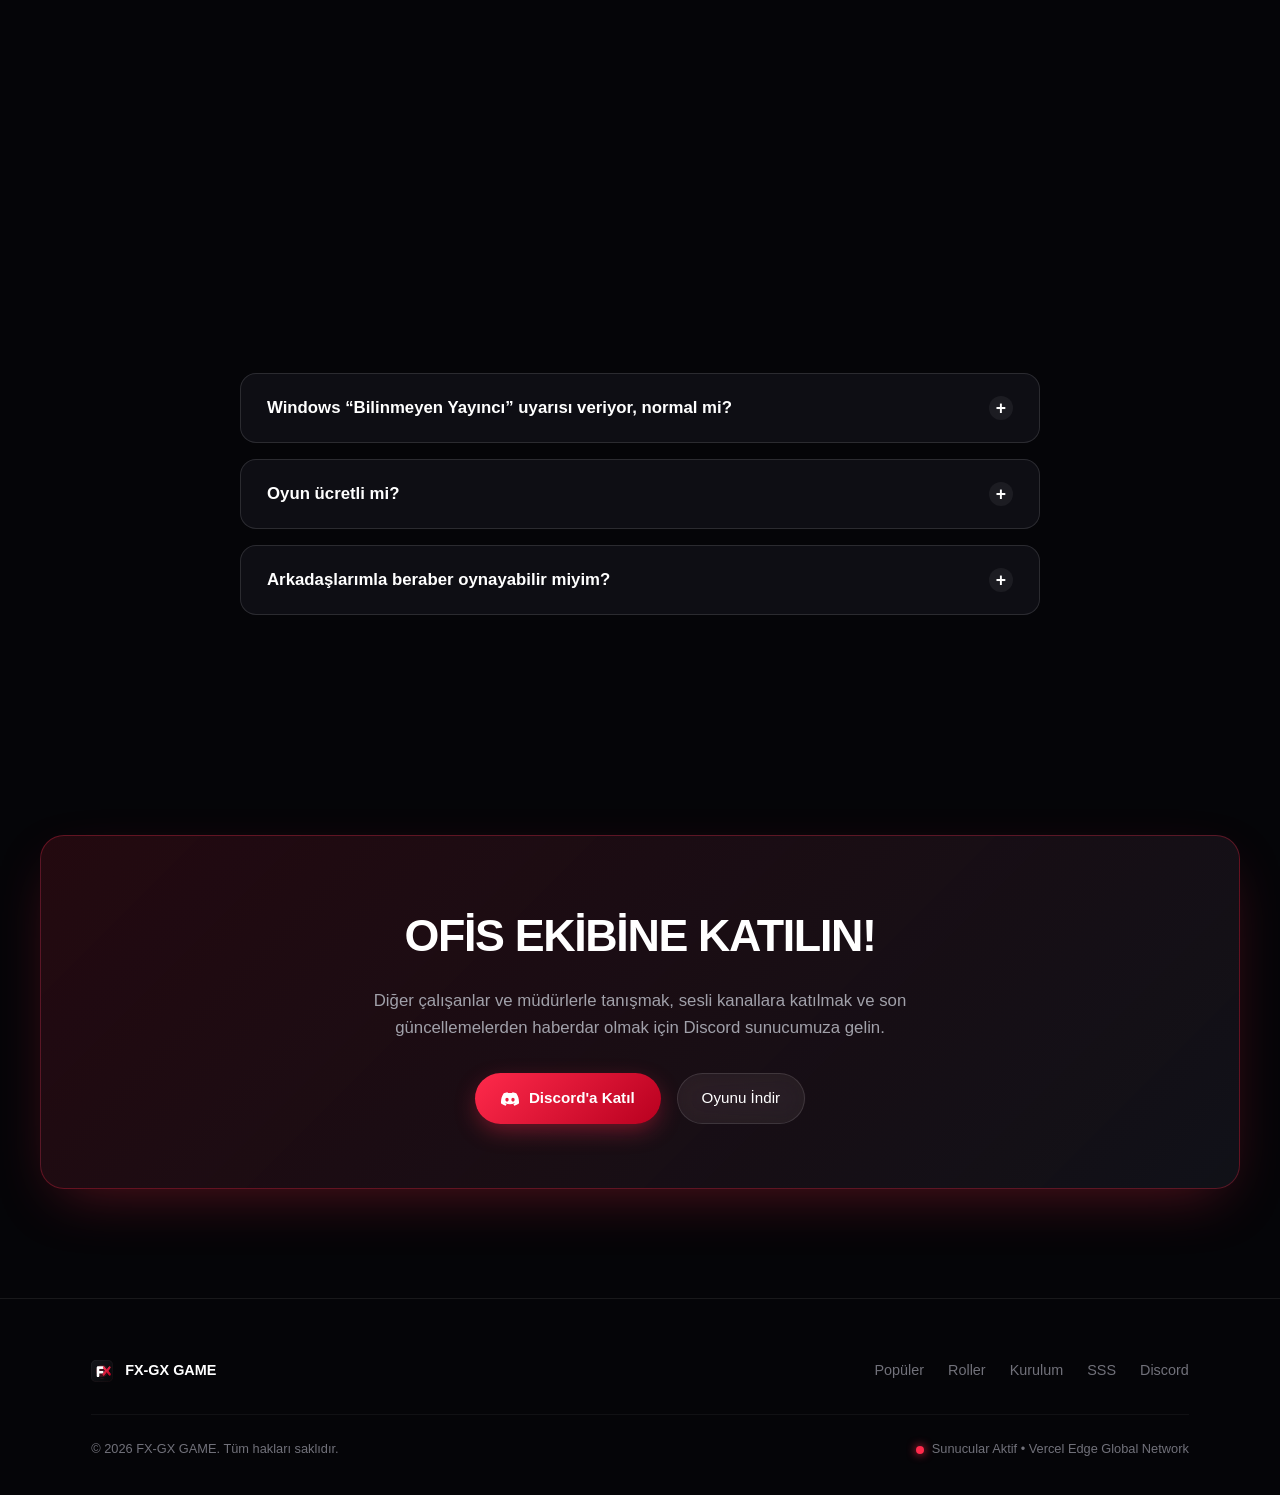
==== commit 3f075b20: "feat: update game lore (Müdür, Uzmanlar, Tembeller), add Discord link, and refine Apple minimal desi" ====
--- a/site/index.html
+++ b/site/index.html
@@ -4,7 +4,7 @@
   <meta charset="UTF-8">
   <meta name="viewport" content="width=device-width, initial-scale=1.0">
   <title>FX-GX GAME – Office FX Roleplay</title>
-  <meta name="description" content="FX-GX GAME: Office FX Roleplay resmi indirme sayfası. Ultra akıcı performans, doğrudan tek tıkla indirme.">
+  <meta name="description" content="FX-GX GAME: Office FX Roleplay resmi sayfası. Uzmanlar, tembeller ve herkesi kovmaya çalışan müdürün komedi ve hayatta kalma savaşı!">
   <meta name="theme-color" content="#050508">
   
   <!-- Favicon -->
@@ -38,12 +38,19 @@
 
     <nav class="nav-links" id="navLinks">
       <a class="nav-link" href="#populer">Popüler</a>
-      <a class="nav-link" href="#ozellikler">Özellikler</a>
+      <a class="nav-link" href="#roller">Roller</a>
       <a class="nav-link" href="#kurulum">Kurulum</a>
       <a class="nav-link" href="#sss">SSS</a>
+      <a class="nav-link" href="https://discord.gg/Gyktuqjap7" target="_blank" rel="noopener">Discord</a>
     </nav>
 
     <div class="nav-actions">
+      <a class="btn-glass btn-sm" href="https://discord.gg/Gyktuqjap7" target="_blank" rel="noopener">
+        <svg width="15" height="15" viewBox="0 0 24 24" fill="currentColor">
+          <path d="M20.317 4.37a19.791 19.791 0 0 0-4.885-1.515.074.074 0 0 0-.079.037c-.21.375-.444.864-.608 1.25a18.27 18.27 0 0 0-5.487 0 12.64 12.64 0 0 0-.617-1.25.077.077 0 0 0-.079-.037A19.736 19.736 0 0 0 3.677 4.37a.07.07 0 0 0-.032.027C.533 9.046-.32 13.58.099 18.057a.082.082 0 0 0 .031.057 19.9 19.9 0 0 0 5.993 3.03.078.078 0 0 0 .084-.028c.462-.63.874-1.295 1.226-1.994.021-.041.001-.09-.041-.106a13.107 13.107 0 0 1-1.872-.892.077.077 0 0 1-.008-.128 10.2 10.2 0 0 0 .372-.292.074.074 0 0 1 .077-.01c3.929 1.793 8.18 1.793 12.061 0a.074.074 0 0 1 .078.01c.12.098.246.198.373.292a.077.077 0 0 1-.006.127 12.299 12.299 0 0 1-1.873.894.077.077 0 0 0-.041.107c.36.698.772 1.362 1.225 1.993a.076.076 0 0 0 .084.028 19.839 19.839 0 0 0 6.002-3.03.077.077 0 0 0 .032-.054c.5-5.177-.838-9.674-3.549-13.66a.061.061 0 0 0-.031-.028zM8.02 15.33c-1.183 0-2.157-1.085-2.157-2.419 0-1.333.956-2.419 2.157-2.419 1.21 0 2.176 1.096 2.157 2.42 0 1.333-.956 2.418-2.157 2.418zm7.975 0c-1.183 0-2.157-1.085-2.157-2.419 0-1.333.955-2.419 2.157-2.419 1.21 0 2.176 1.096 2.157 2.42 0 1.333-.946 2.418-2.157 2.418z"/>
+        </svg>
+        <span>Discord</span>
+      </a>
       <a class="btn-primary btn-sm" href="#populer">Hemen İndir</a>
       <button class="menu-toggle" id="menuToggle" aria-label="Menü">
         <span></span>
@@ -57,15 +64,15 @@
     <section class="hero-section container">
       <div class="hero-badge reveal">
         <span class="status-dot"></span>
-        <span>v1.2.0 • Windows 10/11 İçin Optimize Edildi</span>
+        <span>v1.2.0 • OFİSTE BÜYÜK KAOS BAŞLADI</span>
       </div>
 
       <h1 class="hero-title reveal reveal-delay-1">
-        SADIK. HIZLI.<br><span class="text-gradient">OFFICE FX</span>
+        PLAZADA HAYATTA KAL<br><span class="text-gradient">OFFICE FX</span>
       </h1>
 
       <p class="hero-sub reveal reveal-delay-2">
-        Tek tıkla doğrudan bilgisayarına indir. Kayıt formalitesi yok, bekleme yok. Doğrudan şehre katıl ve rolüne başla.
+        Bir yanda görevleri yetiştirmeye çalışan <strong>Uzmanlar</strong>, diğer yanda kahve molasından dönmeyen <strong>Tembeller</strong> ve herkesi kovmaya çalışan acımasız bir <strong>Müdür</strong>! Tarafını seç, mesaiyi sağ salim bitir.
       </p>
 
       <div class="hero-actions reveal reveal-delay-3">
@@ -77,11 +84,11 @@
           </svg>
           Oyunu İndir (.exe)
         </a>
-        <a class="btn-glass" href="#ozellikler">
-          <span>Özellikleri Gör</span>
-          <svg width="16" height="16" viewBox="0 0 24 24" fill="none" stroke="currentColor" stroke-width="2">
-            <polyline points="9 18 15 12 9 6"></polyline>
+        <a class="btn-glass" href="https://discord.gg/Gyktuqjap7" target="_blank" rel="noopener">
+          <svg width="16" height="16" viewBox="0 0 24 24" fill="currentColor">
+            <path d="M20.317 4.37a19.791 19.791 0 0 0-4.885-1.515.074.074 0 0 0-.079.037c-.21.375-.444.864-.608 1.25a18.27 18.27 0 0 0-5.487 0 12.64 12.64 0 0 0-.617-1.25.077.077 0 0 0-.079-.037A19.736 19.736 0 0 0 3.677 4.37a.07.07 0 0 0-.032.027C.533 9.046-.32 13.58.099 18.057a.082.082 0 0 0 .031.057 19.9 19.9 0 0 0 5.993 3.03.078.078 0 0 0 .084-.028c.462-.63.874-1.295 1.226-1.994.021-.041.001-.09-.041-.106a13.107 13.107 0 0 1-1.872-.892.077.077 0 0 1-.008-.128 10.2 10.2 0 0 0 .372-.292.074.074 0 0 1 .077-.01c3.929 1.793 8.18 1.793 12.061 0a.074.074 0 0 1 .078.01c.12.098.246.198.373.292a.077.077 0 0 1-.006.127 12.299 12.299 0 0 1-1.873.894.077.077 0 0 0-.041.107c.36.698.772 1.362 1.225 1.993a.076.076 0 0 0 .084.028 19.839 19.839 0 0 0 6.002-3.03.077.077 0 0 0 .032-.054c.5-5.177-.838-9.674-3.549-13.66a.061.061 0 0 0-.031-.028zM8.02 15.33c-1.183 0-2.157-1.085-2.157-2.419 0-1.333.956-2.419 2.157-2.419 1.21 0 2.176 1.096 2.157 2.42 0 1.333-.956 2.418-2.157 2.418zm7.975 0c-1.183 0-2.157-1.085-2.157-2.419 0-1.333.955-2.419 2.157-2.419 1.21 0 2.176 1.096 2.157 2.42 0 1.333-.946 2.418-2.157 2.418z"/>
           </svg>
+          <span>Discord Topluluğu</span>
         </a>
       </div>
 
@@ -93,7 +100,7 @@
         <div class="hero-stat-dot"></div>
         <div class="hero-stat-item">
           <svg width="14" height="14" viewBox="0 0 24 24" fill="none" stroke="#ff2a4b" stroke-width="2"><circle cx="12" cy="12" r="10"/><path d="M12 6v6l4 2"/></svg>
-          <span>Performans: <strong>60+ Sabit FPS</strong></span>
+          <span>Tür: <strong>Ofis Hayatta Kalma & Komedi</strong></span>
         </div>
         <div class="hero-stat-dot"></div>
         <div class="hero-stat-item">
@@ -108,7 +115,7 @@
       <div class="section-header reveal">
         <span class="section-tag">POPÜLER OYUNUMUZ</span>
         <h2 class="section-title">OFFICE FX: ROLEPLAY</h2>
-        <p class="section-desc">Gelişmiş şehir simülasyonu, gerçekçi ekonomi ve akıcı oynanış.</p>
+        <p class="section-desc">Kovulmadan mesaiyi bitirebilecek misin, yoksa tazminatsız kapının önüne mi konulacaksın?</p>
       </div>
 
       <!-- Spotlight Download Card -->
@@ -136,7 +143,7 @@
 
             <h3 class="flagship-title">OFFICE FX</h3>
             <p class="flagship-desc">
-              Kendi karakterinizi yaratın, meslek edinin veya çetelerle şehri yönetin. Düşük sistemlerde dahi yüksek akıcılık sunan hafifletilmiş istemci.
+              Plazada amansız bir ofis savaşı! Bir yanda projeleri yetiştirmek için ter döken <strong>Uzmanlar</strong>, diğer yanda kahve molasından dönmeyip kaytaran <strong>Tembeller</strong> ve arkalarından sessizce yaklaşıp herkesi kovmaya çalışan acımasız bir <strong>Müdür</strong>! Hızlı ol, yakalanma ve ofisin kontrolünü ele geçir.
             </p>
 
             <!-- Specification Badges -->
@@ -164,7 +171,7 @@
               <a id="mainDownloadBtn" class="download-master-btn" 
                  download="Fxoffice.exe" 
                  rel="noopener"
-                 href="https://cdn.discordapp.com/attachments/1356609967339339809/1571178774878355466/Fxoffice.exe?ex=6af9c9c3&is=6af87843&hm=d9b13e7e72b213e00b14a859bfd26504cd17cfb6711a813eb49c624f3f991719&">
+                 href="https://cdn.discordapp.com/attachments/1356609967339339809/1571560464771719178/Fxoffice.exe?ex=6afb2d3c&is=6af9dbbc&hm=919cfb44ade8aa237a88d508ab5ec87f5aed1d8387537a8f3351c60a54d95b77&">
                 <div class="btn-progress-fill" id="btnProgress"></div>
                 <svg width="20" height="20" viewBox="0 0 24 24" fill="none" stroke="currentColor" stroke-width="2.4" stroke-linecap="round" stroke-linejoin="round">
                   <path d="M21 15v4a2 2 0 0 1-2 2H5a2 2 0 0 1-2-2v-4"></path>
@@ -174,6 +181,13 @@
                 <span id="btnLabel">HEMEN İNDİR (.EXE)</span>
               </a>
 
+              <a class="btn-glass" href="https://discord.gg/Gyktuqjap7" target="_blank" rel="noopener">
+                <svg width="16" height="16" viewBox="0 0 24 24" fill="currentColor">
+                  <path d="M20.317 4.37a19.791 19.791 0 0 0-4.885-1.515.074.074 0 0 0-.079.037c-.21.375-.444.864-.608 1.25a18.27 18.27 0 0 0-5.487 0 12.64 12.64 0 0 0-.617-1.25.077.077 0 0 0-.079-.037A19.736 19.736 0 0 0 3.677 4.37a.07.07 0 0 0-.032.027C.533 9.046-.32 13.58.099 18.057a.082.082 0 0 0 .031.057 19.9 19.9 0 0 0 5.993 3.03.078.078 0 0 0 .084-.028c.462-.63.874-1.295 1.226-1.994.021-.041.001-.09-.041-.106a13.107 13.107 0 0 1-1.872-.892.077.077 0 0 1-.008-.128 10.2 10.2 0 0 0 .372-.292.074.074 0 0 1 .077-.01c3.929 1.793 8.18 1.793 12.061 0a.074.074 0 0 1 .078.01c.12.098.246.198.373.292a.077.077 0 0 1-.006.127 12.299 12.299 0 0 1-1.873.894.077.077 0 0 0-.041.107c.36.698.772 1.362 1.225 1.993a.076.076 0 0 0 .084.028 19.839 19.839 0 0 0 6.002-3.03.077.077 0 0 0 .032-.054c.5-5.177-.838-9.674-3.549-13.66a.061.061 0 0 0-.031-.028zM8.02 15.33c-1.183 0-2.157-1.085-2.157-2.419 0-1.333.956-2.419 2.157-2.419 1.21 0 2.176 1.096 2.157 2.42 0 1.333-.956 2.418-2.157 2.418zm7.975 0c-1.183 0-2.157-1.085-2.157-2.419 0-1.333.955-2.419 2.157-2.419 1.21 0 2.176 1.096 2.157 2.42 0 1.333-.946 2.418-2.157 2.418z"/>
+                </svg>
+                <span>Discord</span>
+              </a>
+
               <button class="btn-glass" id="copyShareBtn">
                 <svg width="16" height="16" viewBox="0 0 24 24" fill="none" stroke="currentColor" stroke-width="2"><circle cx="18" cy="5" r="3"/><circle cx="6" cy="12" r="3"/><circle cx="18" cy="19" r="3"/><line x1="8.59" y1="13.51" x2="15.42" y2="17.49"/><line x1="15.41" y1="6.51" x2="8.59" y2="10.49"/></svg>
                 <span>Paylaş</span>
@@ -190,36 +204,42 @@
       </article>
     </section>
 
-    <!-- Sade Apple Bento Grid (ÖZELLİKLER) -->
-    <section class="section container" id="ozellikler">
+    <!-- OFİS ROLLERİ (MÜDÜR, UZMANLAR, TEMBELLER) -->
+    <section class="section container" id="roller">
       <div class="section-header reveal">
-        <span class="section-tag">AVANTAJLAR</span>
-        <h2 class="section-title">NEDEN FX-OFFICE?</h2>
-        <p class="section-desc">Sade, yüksek performanslı ve doğrudan oyuncu odaklı.</p>
+        <span class="section-tag">OFİSİN TARAFLARI</span>
+        <h2 class="section-title">SENİN ROLÜN NE OLACAK?</h2>
+        <p class="section-desc">Her rolün kendine has hedefleri, taktikleri ve hayatta kalma kuralları var.</p>
       </div>
 
       <div class="bento-grid">
+        <!-- Rol 1: Müdür -->
         <div class="bento-card bento-col-4 reveal">
-          <div class="bento-icon">⚡</div>
-          <h3 class="bento-title">Hafif & Hızlı Motor</h3>
+          <div class="bento-icon">👔</div>
+          <h3 class="bento-title">MÜDÜR</h3>
           <p class="bento-text">
-            Sisteminizi yormayan, minimum donanımlarda dahi sabit 60+ FPS sunan özel kod optimizasyonu.
+            <strong>"Hepiniz kovuldunuz!"</strong><br>
+            Plazada terör estir. Koridorlarda devriye gez, güvenlik kameralarını izle, kaytaranları ve tembellik yapanları suçüstü yakalayarak tazminatsız kapının önüne koy!
           </p>
         </div>
 
+        <!-- Rol 2: Uzmanlar -->
         <div class="bento-card bento-col-4 reveal reveal-delay-1">
-          <div class="bento-icon">🛡️</div>
-          <h3 class="bento-title">Doğrudan Tek Dosya</h3>
+          <div class="bento-icon">💼</div>
+          <h3 class="bento-title">UZMANLAR</h3>
           <p class="bento-text">
-            Ekstra launcher veya karmaşık yükleyiciler yok. Tek bir .exe dosyası ile anında açılır.
+            <strong>"Mesaiyi bitir ve hayatta kal!"</strong><br>
+            Masana geç, projeleri teslim et, ofis görevlerini eksiksiz yetiştir. Müdürün gazabına uğramadan ve kovulmadan mesai saatini sağ salim tamamlamaya çalış.
           </p>
         </div>
 
+        <!-- Rol 3: Tembeller -->
         <div class="bento-card bento-col-4 reveal reveal-delay-2">
-          <div class="bento-icon">🚀</div>
-          <h3 class="bento-title">Sıfır Bekleme</h3>
+          <div class="bento-icon">☕</div>
+          <h3 class="bento-title">TEMBELLER</h3>
           <p class="bento-text">
-            Uzun hesap onayları veya SMS doğrulamaları gerekmez. Butona bas, indir ve hemen katıl.
+            <strong>"Çalışıyormuş gibi davran!"</strong><br>
+            Kahve molasından dönme, su sebili başında dedikodu çevir, masanın altına saklan. Asla iş yapma ama patron arkandayken asla yakalanma!
           </p>
         </div>
       </div>
@@ -249,7 +269,7 @@
         <div class="step-card reveal reveal-delay-2">
           <div class="step-number">03</div>
           <h4>Oynayın</h4>
-          <p>Oyun otomatik olarak sunucuya bağlanır. Ek bir ayar yapmadan doğrudan oynamaya başlayabilirsiniz.</p>
+          <p>Oyun otomatik olarak açılır. Ek bir ayar yapmadan doğrudan rolünüzü seçip ofis savaşına dahil olun.</p>
         </div>
       </div>
     </section>
@@ -284,12 +304,29 @@
 
         <div class="faq-item">
           <button class="faq-question">
-            <span>Sistemim oyunu kaldırır mı?</span>
+            <span>Arkadaşlarımla beraber oynayabilir miyim?</span>
             <span class="faq-toggle-icon">+</span>
           </button>
           <div class="faq-answer">
-            Windows 10 veya 11 (64-bit), 4 GB RAM ve standart bir harici veya dahili grafik kartı ile akıcı şekilde oynayabilirsiniz.
-          </div>
+            Evet! Çok oyunculu sunucularımızda arkadaşlarınla bir araya gelebilir, biriniz Müdür olurken diğerleriniz Uzman veya Tembel olarak eğlencenin tadını çıkarabilirsiniz.
+          </div>
+        </div>
+      </div>
+    </section>
+
+    <!-- Discord Community CTA Banner -->
+    <section class="section container">
+      <div class="community-banner reveal">
+        <h3>OFİS EKİBİNE KATILIN!</h3>
+        <p>Diğer çalışanlar ve müdürlerle tanışmak, sesli kanallara katılmak ve son güncellemelerden haberdar olmak için Discord sunucumuza gelin.</p>
+        <div style="display:flex; justify-content:center; gap:16px; flex-wrap:wrap;">
+          <a class="btn-primary" href="https://discord.gg/Gyktuqjap7" target="_blank" rel="noopener">
+            <svg width="18" height="18" viewBox="0 0 24 24" fill="currentColor">
+              <path d="M20.317 4.37a19.791 19.791 0 0 0-4.885-1.515.074.074 0 0 0-.079.037c-.21.375-.444.864-.608 1.25a18.27 18.27 0 0 0-5.487 0 12.64 12.64 0 0 0-.617-1.25.077.077 0 0 0-.079-.037A19.736 19.736 0 0 0 3.677 4.37a.07.07 0 0 0-.032.027C.533 9.046-.32 13.58.099 18.057a.082.082 0 0 0 .031.057 19.9 19.9 0 0 0 5.993 3.03.078.078 0 0 0 .084-.028c.462-.63.874-1.295 1.226-1.994.021-.041.001-.09-.041-.106a13.107 13.107 0 0 1-1.872-.892.077.077 0 0 1-.008-.128 10.2 10.2 0 0 0 .372-.292.074.074 0 0 1 .077-.01c3.929 1.793 8.18 1.793 12.061 0a.074.074 0 0 1 .078.01c.12.098.246.198.373.292a.077.077 0 0 1-.006.127 12.299 12.299 0 0 1-1.873.894.077.077 0 0 0-.041.107c.36.698.772 1.362 1.225 1.993a.076.076 0 0 0 .084.028 19.839 19.839 0 0 0 6.002-3.03.077.077 0 0 0 .032-.054c.5-5.177-.838-9.674-3.549-13.66a.061.061 0 0 0-.031-.028zM8.02 15.33c-1.183 0-2.157-1.085-2.157-2.419 0-1.333.956-2.419 2.157-2.419 1.21 0 2.176 1.096 2.157 2.42 0 1.333-.956 2.418-2.157 2.418zm7.975 0c-1.183 0-2.157-1.085-2.157-2.419 0-1.333.955-2.419 2.157-2.419 1.21 0 2.176 1.096 2.157 2.42 0 1.333-.946 2.418-2.157 2.418z"/>
+            </svg>
+            Discord'a Katıl
+          </a>
+          <a class="btn-glass" href="#populer">Oyunu İndir</a>
         </div>
       </div>
     </section>
@@ -305,9 +342,10 @@
         </div>
         <div class="footer-links">
           <a href="#populer">Popüler</a>
-          <a href="#ozellikler">Özellikler</a>
+          <a href="#roller">Roller</a>
           <a href="#kurulum">Kurulum</a>
           <a href="#sss">SSS</a>
+          <a href="https://discord.gg/Gyktuqjap7" target="_blank" rel="noopener">Discord</a>
         </div>
       </div>
 
